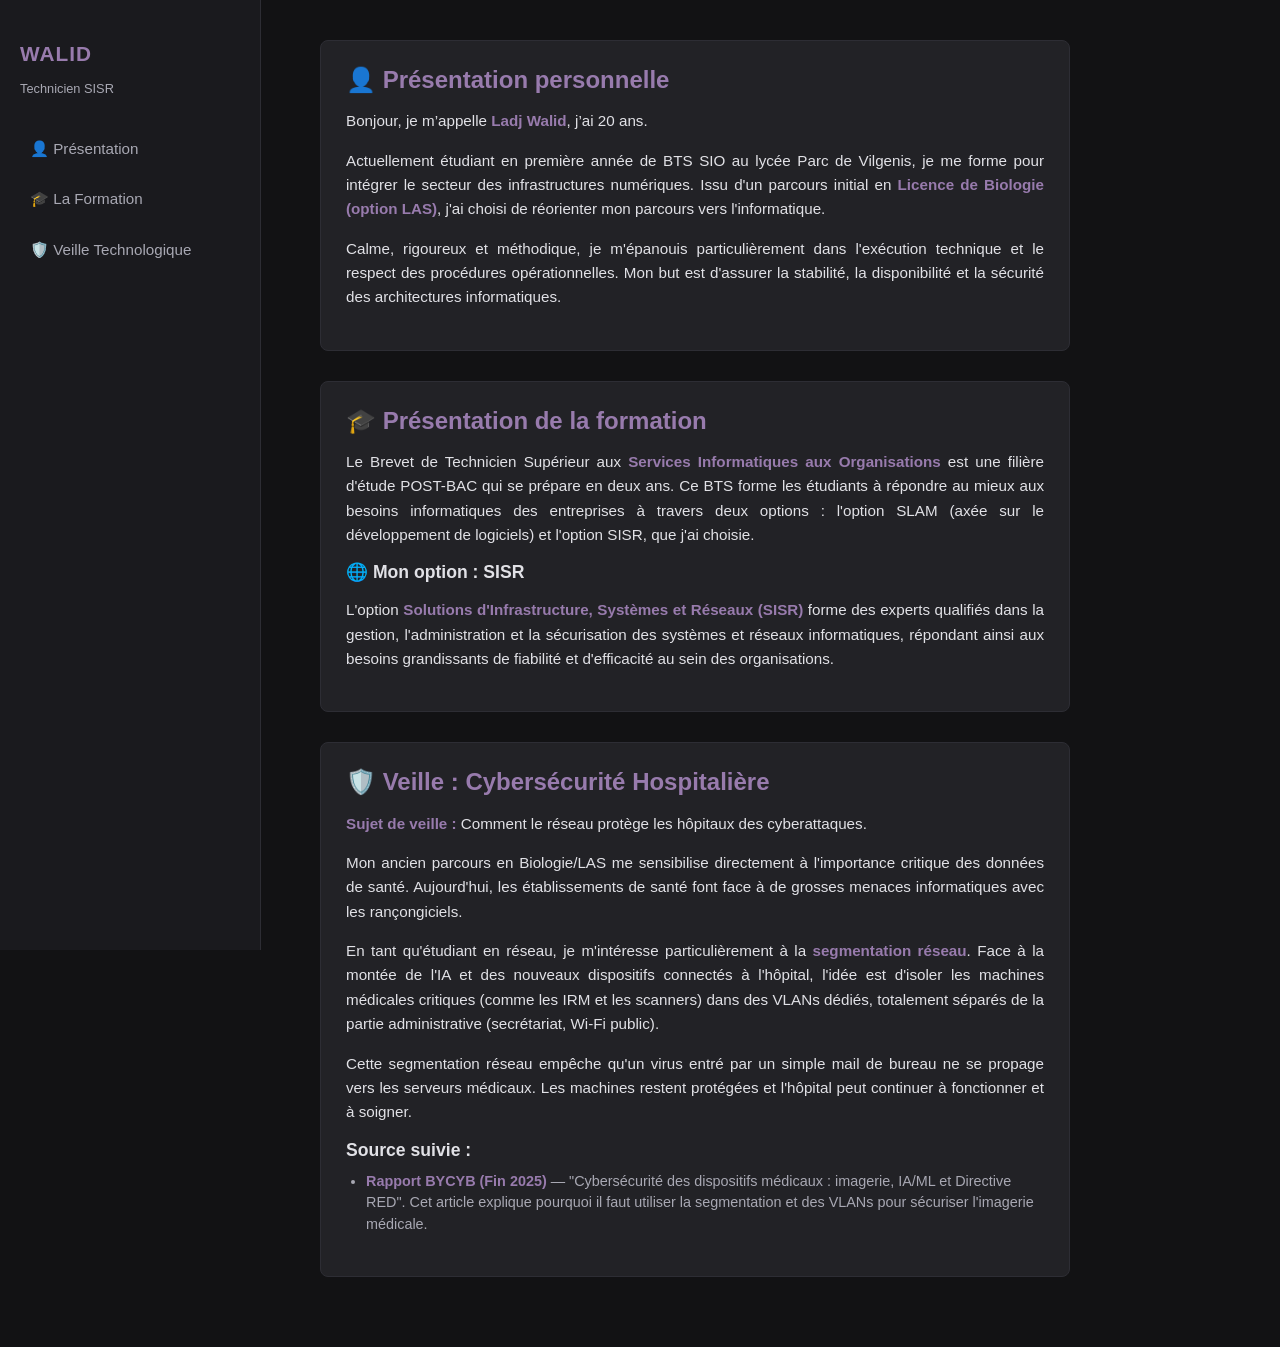
==== index.html @ 9ffbd61a "Rename index.html.html to index.html" ====
<!DOCTYPE html>
<html lang="fr">
<head>
    <meta charset="UTF-8">
    <meta name="viewport" content="width=device-width, initial-scale=1.0">
    <title>Portfolio - Walid</title>
    <link rel="stylesheet" href="csswalid.css">
</head>
<body>

    <nav class="sidebar">
        <h2>WALID</h2>
        <p>Technicien SISR</p>
        <ul>
            <li><a href="#profil">👤 Présentation</a></li>
            <li><a href="#formation">🎓 La Formation</a></li>
            <li><a href="#veille">🛡️ Veille Technologique</a></li>
        </ul>
    </nav>

    <main class="content">

        <div id="profil" class="card">
            <h1>👤 Présentation personnelle</h1>
            <p>Bonjour, je m’appelle <strong>Ladj Walid</strong>, j’ai 20 ans.</p>
            <p>Actuellement étudiant en première année de BTS SIO au lycée Parc de Vilgenis, je me forme pour intégrer le secteur des infrastructures numériques. Issu d'un parcours initial en <strong>Licence de Biologie (option LAS)</strong>, j'ai choisi de réorienter mon parcours vers l'informatique.</p>
            <p>Calme, rigoureux et méthodique, je m'épanouis particulièrement dans l'exécution technique et le respect des procédures opérationnelles. Mon but est d'assurer la stabilité, la disponibilité et la sécurité des architectures informatiques.</p>
        </div>

        <div id="formation" class="card">
            <h1>🎓 Présentation de la formation</h1>
            <p>Le Brevet de Technicien Supérieur aux <strong>Services Informatiques aux Organisations</strong> est une filière d'étude POST-BAC qui se prépare en deux ans. Ce BTS forme les étudiants à répondre au mieux aux besoins informatiques des entreprises à travers deux options : l'option SLAM (axée sur le développement de logiciels) et l'option SISR, que j'ai choisie.</p>
            <h3>🌐 Mon option : SISR</h3>
            <p>L'option <strong>Solutions d'Infrastructure, Systèmes et Réseaux (SISR)</strong> forme des experts qualifiés dans la gestion, l'administration et la sécurisation des systèmes et réseaux informatiques, répondant ainsi aux besoins grandissants de fiabilité et d'efficacité au sein des organisations.</p>
        </div>

<div id="veille" class="card">
            <h1>🛡️ Veille : Cybersécurité Hospitalière</h1>
            <p><strong>Sujet de veille :</strong> Comment le réseau protège les hôpitaux des cyberattaques.</p>
            
            <p>Mon ancien parcours en Biologie/LAS me sensibilise directement à l'importance critique des données de santé. Aujourd'hui, les établissements de santé font face à de grosses menaces informatiques avec les rançongiciels.</p>
            
            <p>En tant qu'étudiant en réseau, je m'intéresse particulièrement à la <strong>segmentation réseau</strong>. Face à la montée de l'IA et des nouveaux dispositifs connectés à l'hôpital, l'idée est d'isoler les machines médicales critiques (comme les IRM et les scanners) dans des VLANs dédiés, totalement séparés de la partie administrative (secrétariat, Wi-Fi public).</p>
            
            <p>Cette segmentation réseau empêche qu'un virus entré par un simple mail de bureau ne se propage vers les serveurs médicaux. Les machines restent protégées et l'hôpital peut continuer à fonctionner et à soigner.</p>
            
            <h3>Source suivie :</h3>
            <ul>
                <li>
                    <a class="source-link" href="https://bycyb.com/blog/news/cybersecurite-des-dispositifs-medicaux-2025-securiser-limagerie-ia-ml-et-conformite-red/" target="_blank">Rapport BYCYB (Fin 2025)</a> 
                    — "Cybersécurité des dispositifs médicaux : imagerie, IA/ML et Directive RED". Cet article explique pourquoi il faut utiliser la segmentation et des VLANs pour sécuriser l'imagerie médicale.
                </li>
            </ul>
        </div>

    </main>

</body>
</html>
---- csswalid.css ----
body {
    font-family: Arial, sans-serif;
    background-color: #121214;
    color: #e1e1e6;
    margin: 0;
    display: flex;
}

/* Menu fixe à gauche */
.sidebar {
    width: 220px;
    background-color: #1a1a1e;
    height: 100vh;
    padding: 25px 20px;
    border-right: 1px solid #2d2d34;
    position: fixed;
}

.sidebar h2 { 
    color: #987bad; 
    font-size: 1.3rem; 
    margin-bottom: 5px;
    text-transform: uppercase;
    letter-spacing: 1px;
}

.sidebar p {
    color: #a8a8b3;
    font-size: 0.8rem;
    margin-bottom: 30px;
}

.sidebar ul { 
    list-style: none; 
    padding: 0; 
}

.sidebar li { 
    margin-bottom: 12px; 
}

.sidebar a { 
    color: #a8a8b3; 
    text-decoration: none; 
    font-size: 0.95rem;
    display: block;
    padding: 8px 10px;
    border-radius: 4px;
}

.sidebar a:hover { 
    color: #987bad; 
    background-color: #222226;
}

/* Zone d'affichage à droite (Afficheur) */
.content {
    margin-left: 280px;
    padding: 40px;
    max-width: 750px;
    width: 100%;
}

.card {
    background-color: #222226;
    padding: 25px;
    border-radius: 8px;
    margin-bottom: 30px;
    border: 1px solid #2d2d34;
}

h1 { 
    color: #987bad; 
    font-size: 1.5rem; 
    margin-top: 0; 
    margin-bottom: 15px;
}

h3 {
    color: #e1e1e6;
    font-size: 1.1rem;
    margin-top: 15px;
    margin-bottom: 10px;
}

p { 
    color: #e1e1e6; 
    font-size: 0.95rem; 
    line-height: 1.6;
    margin-bottom: 15px;
    text-align: justify;
}

p strong {
    color: #987bad;
}

ul {
    padding-left: 20px;
    margin-top: 10px;
}

li {
    margin-bottom: 8px;
    color: #a8a8b3;
    font-size: 0.9rem;
    line-height: 1.5;
}

a.source-link {
    color: #987bad;
    text-decoration: none;
    font-weight: bold;
}

a.source-link:hover {
    text-decoration: underline;
}
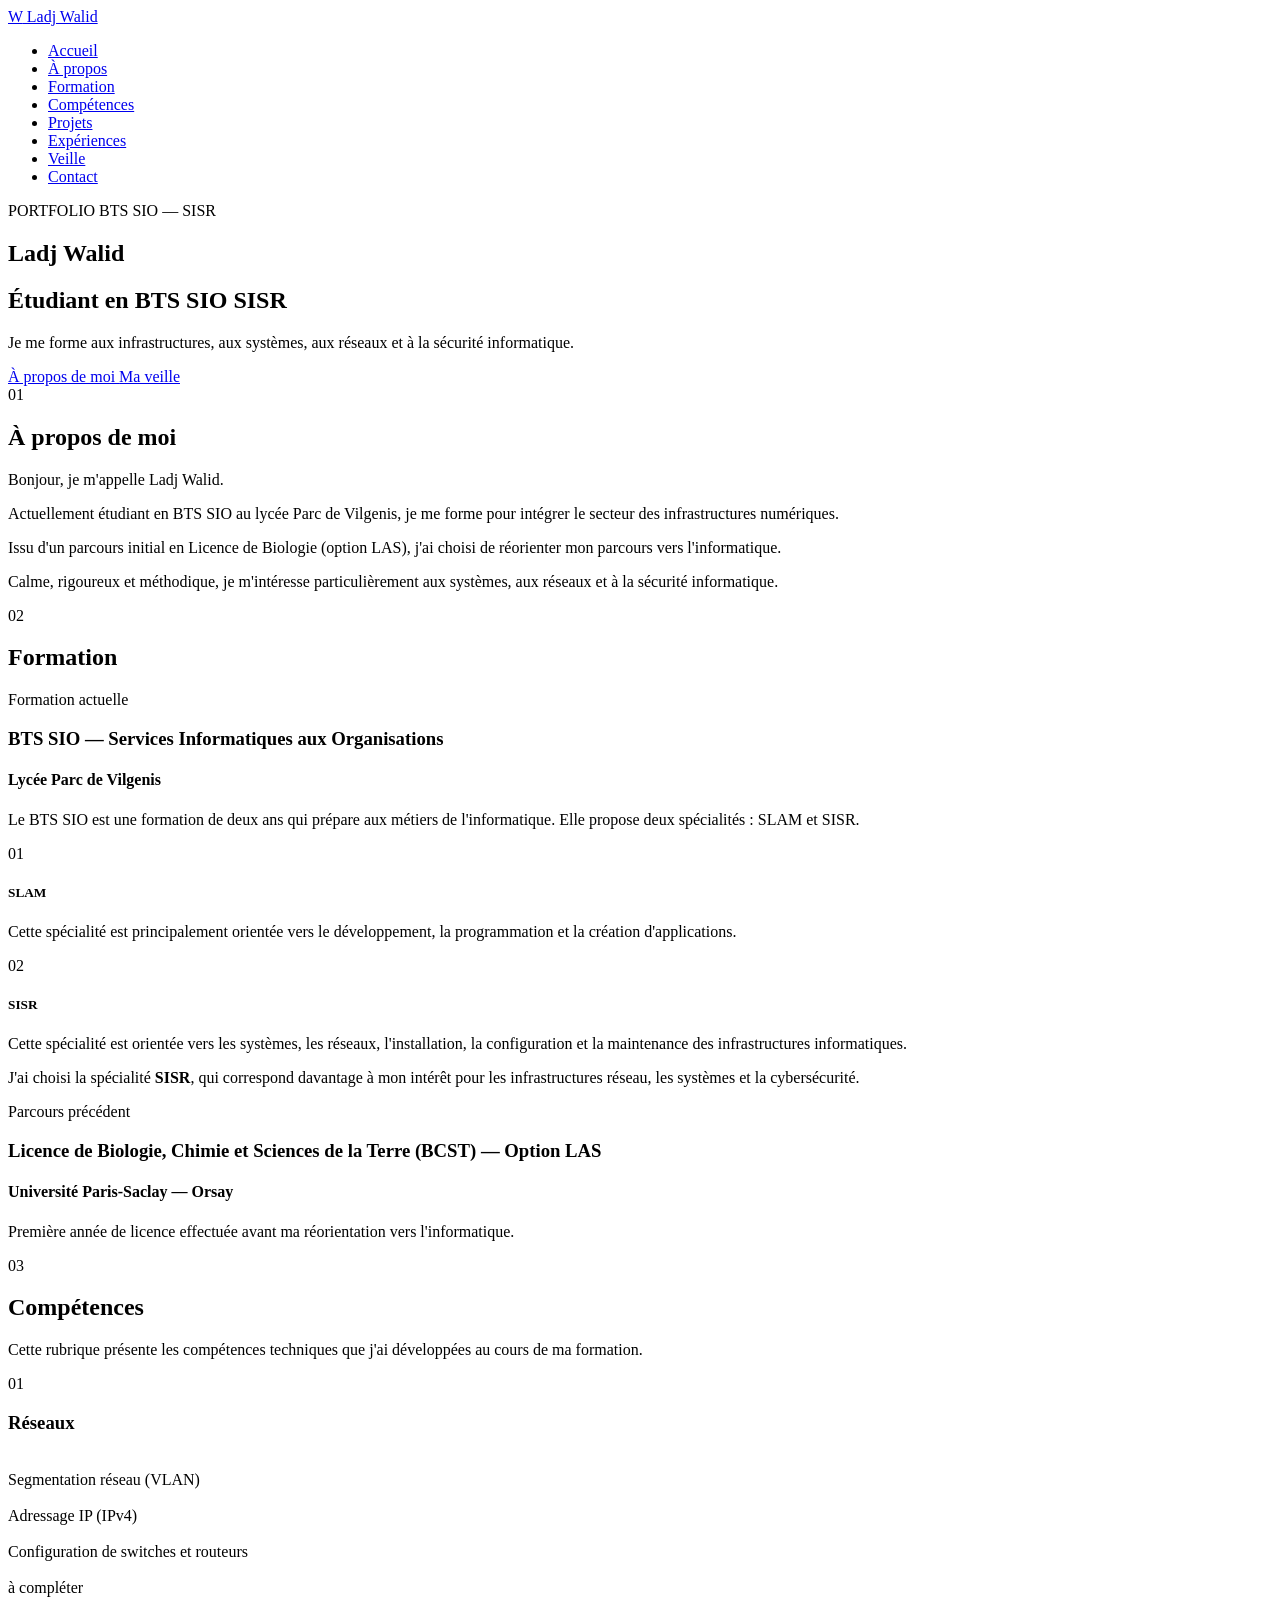
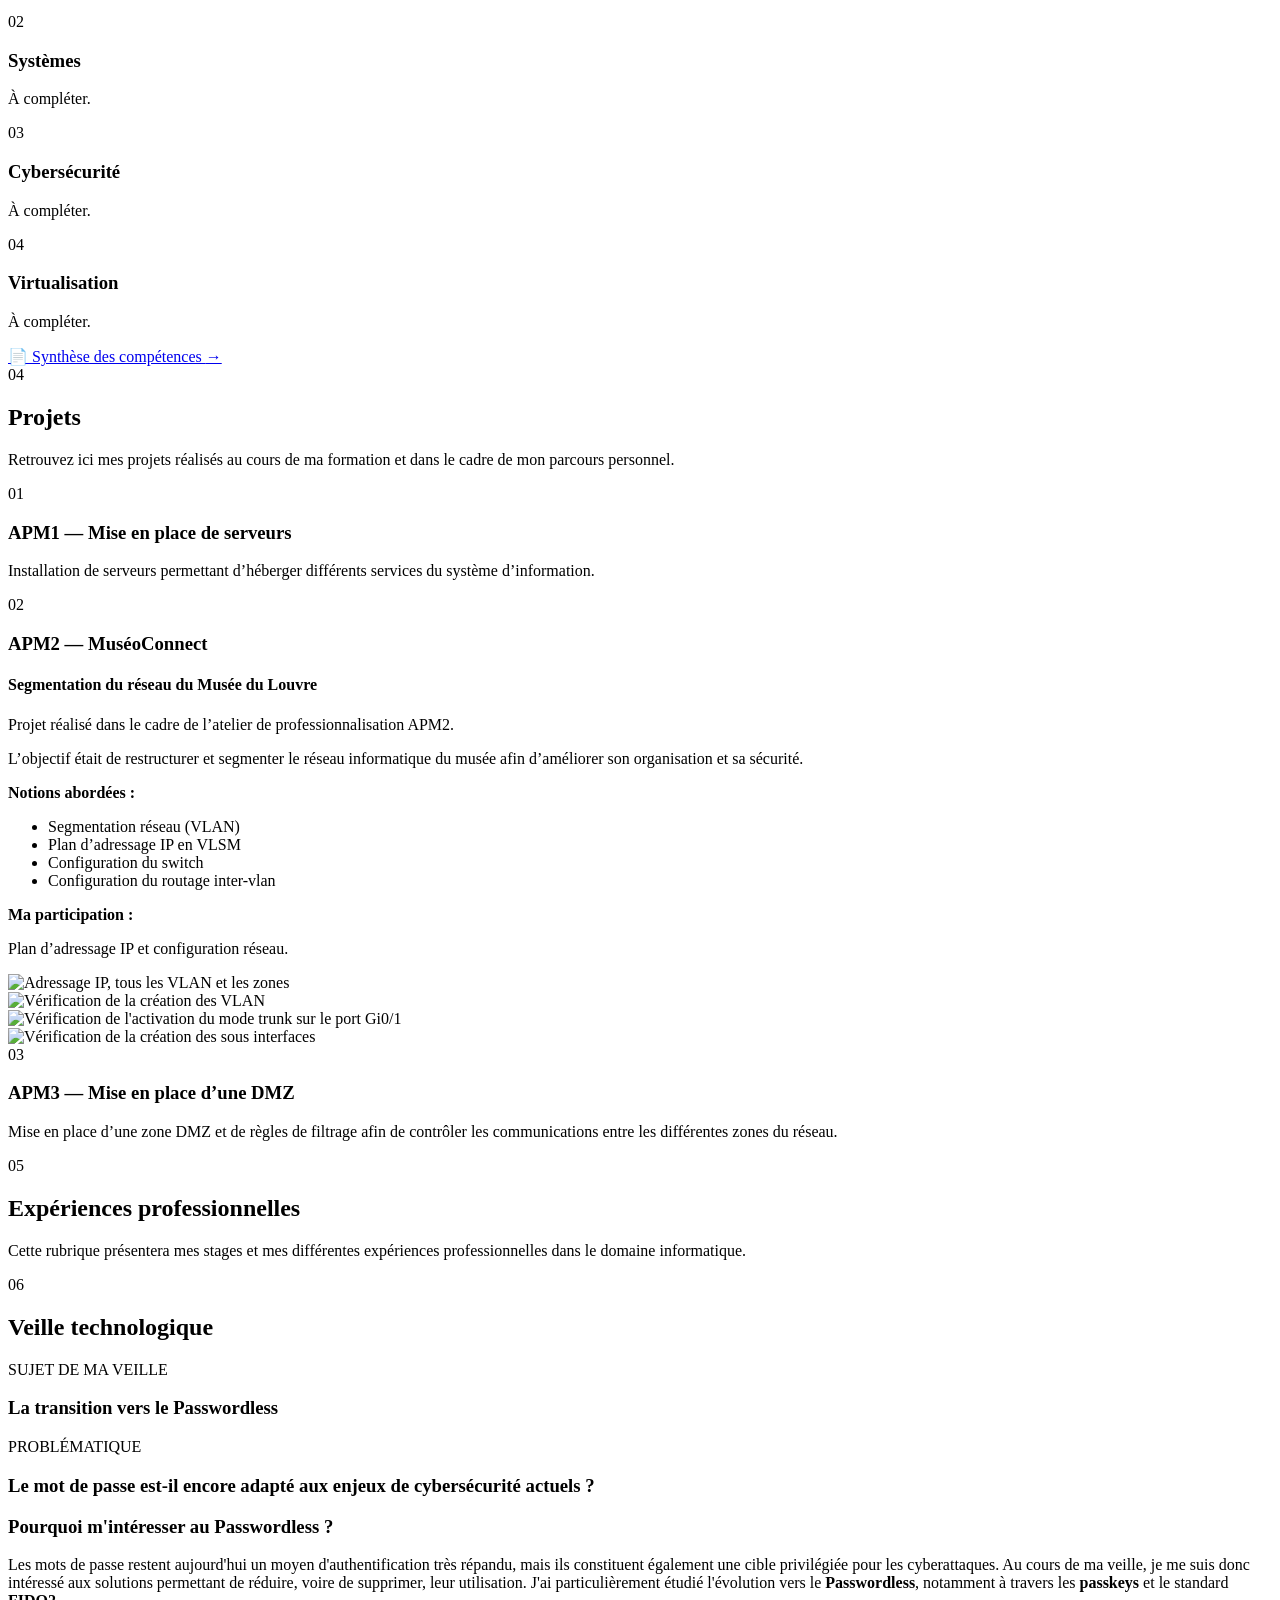
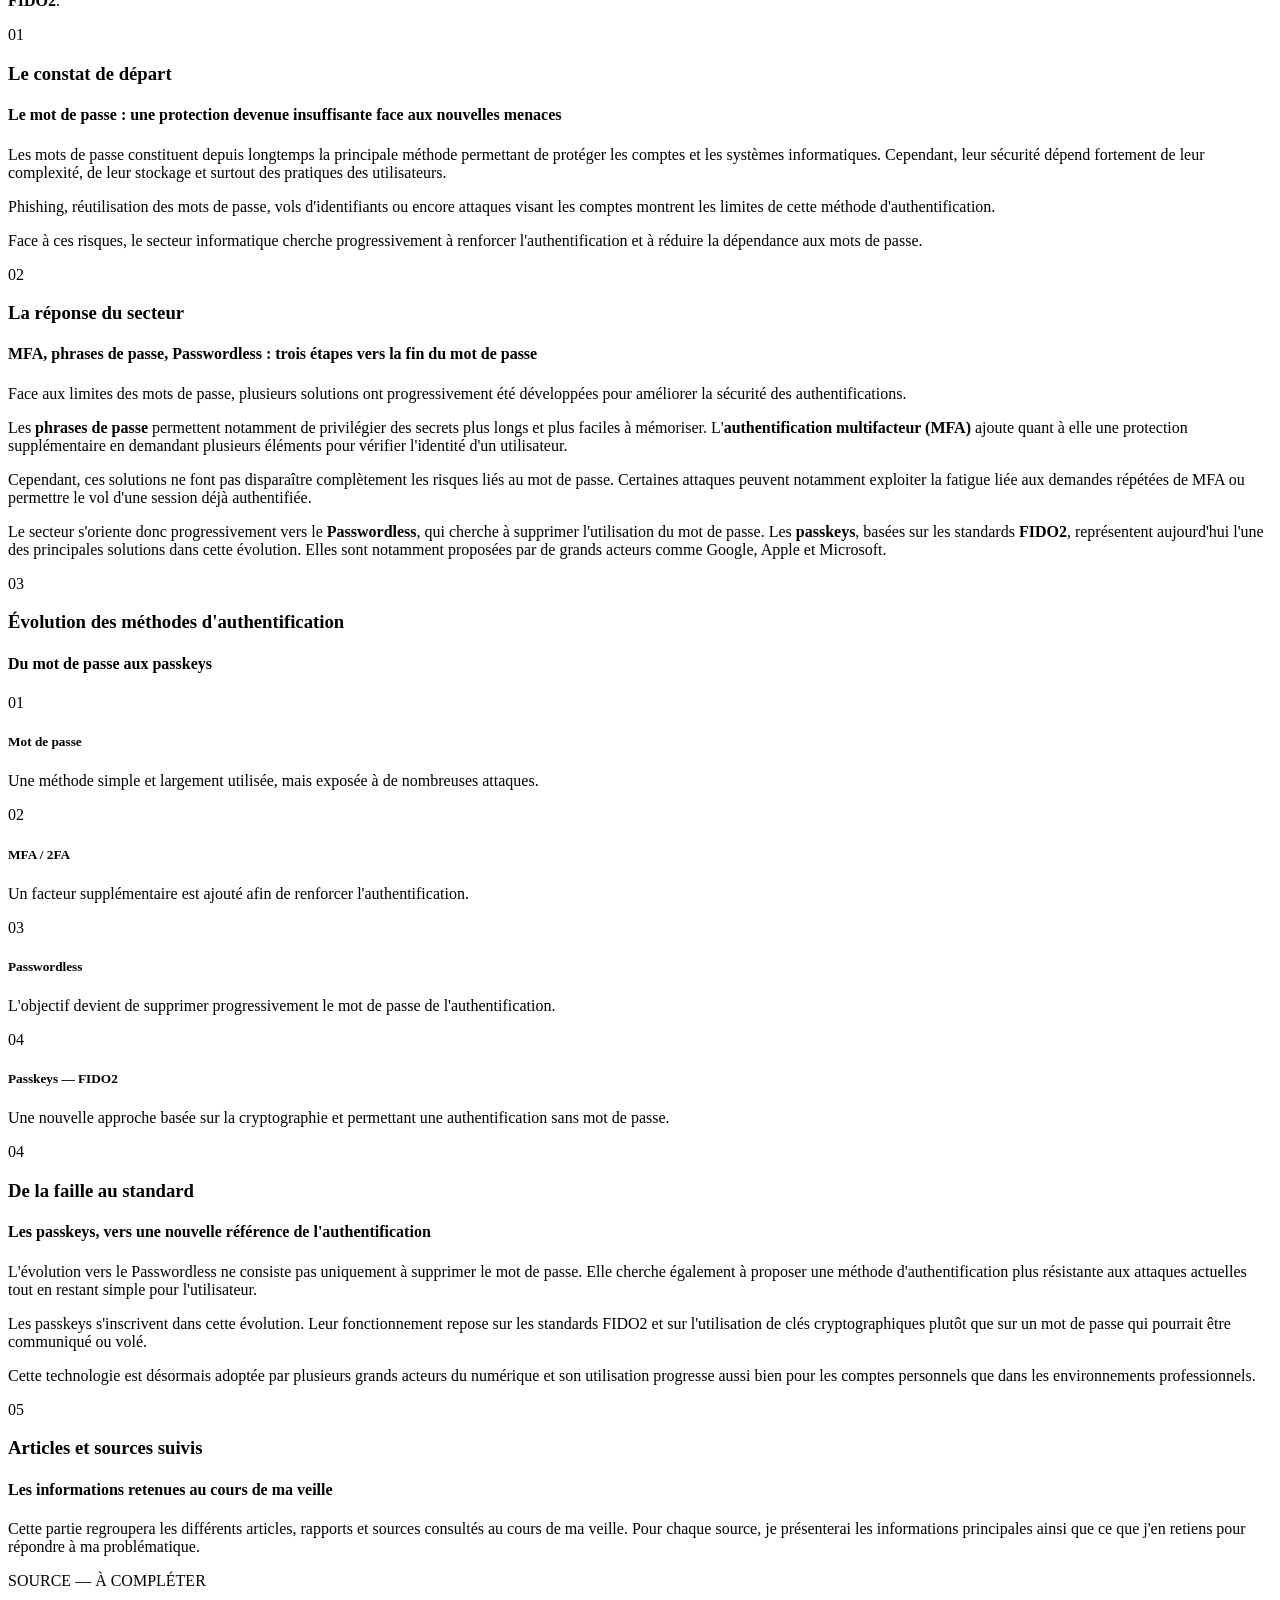
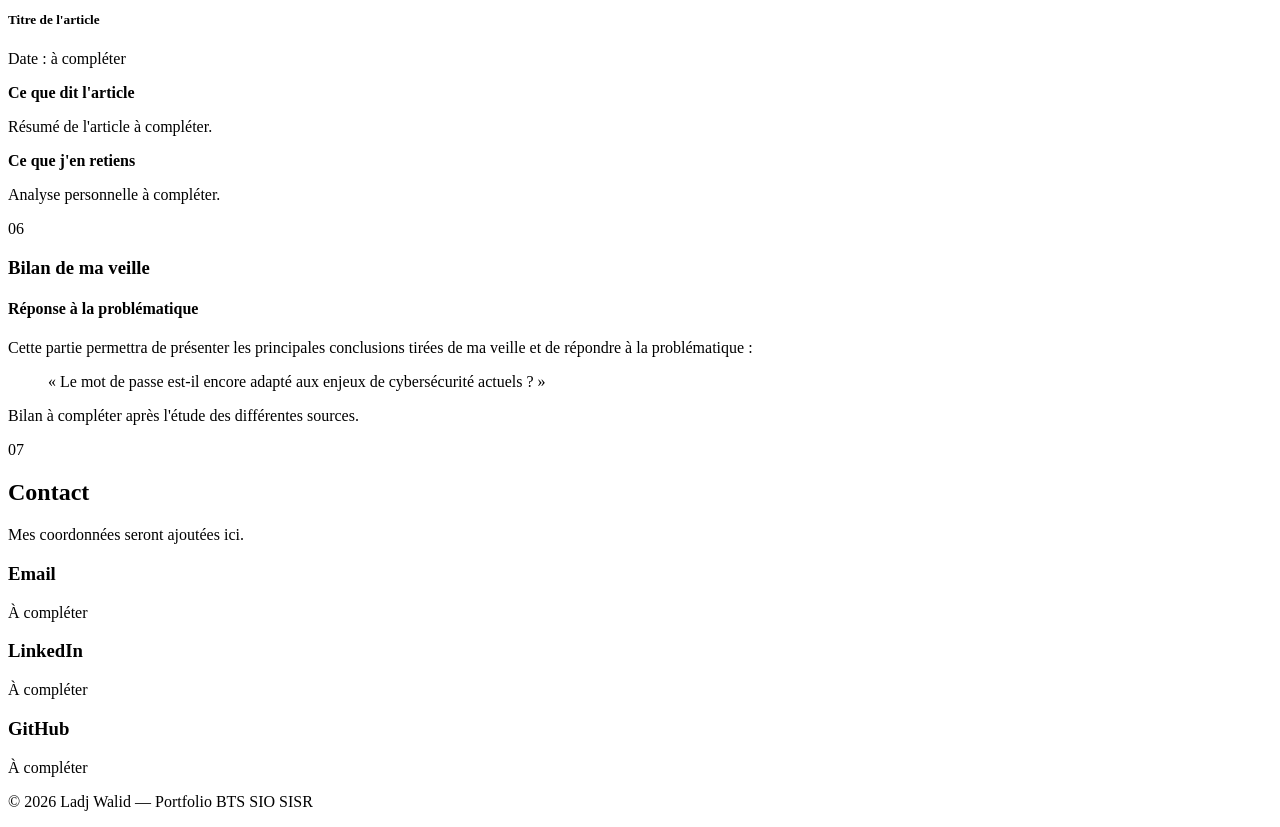
==== commit 573039d2: "Update index.html" ====
--- a/index.html
+++ b/index.html
@@ -3,57 +3,907 @@
 <head>
     <meta charset="UTF-8">
     <meta name="viewport" content="width=device-width, initial-scale=1.0">
-    <title>Portfolio - Walid</title>
-    <link rel="stylesheet" href="csswalid.css">
+
+    <title>Portfolio - Ladj Walid | BTS SIO SISR</title>
+
+    <link rel="stylesheet" href="portfolio.css">
 </head>
+ 
 <body>
 
-    <nav class="sidebar">
-        <h2>WALID</h2>
-        <p>Technicien SISR</p>
-        <ul>
-            <li><a href="#profil">👤 Présentation</a></li>
-            <li><a href="#formation">🎓 La Formation</a></li>
-            <li><a href="#veille">🛡️ Veille Technologique</a></li>
-        </ul>
-    </nav>
-
-    <main class="content">
-
-        <div id="profil" class="card">
-            <h1>👤 Présentation personnelle</h1>
-            <p>Bonjour, je m’appelle <strong>Ladj Walid</strong>, j’ai 20 ans.</p>
-            <p>Actuellement étudiant en première année de BTS SIO au lycée Parc de Vilgenis, je me forme pour intégrer le secteur des infrastructures numériques. Issu d'un parcours initial en <strong>Licence de Biologie (option LAS)</strong>, j'ai choisi de réorienter mon parcours vers l'informatique.</p>
-            <p>Calme, rigoureux et méthodique, je m'épanouis particulièrement dans l'exécution technique et le respect des procédures opérationnelles. Mon but est d'assurer la stabilité, la disponibilité et la sécurité des architectures informatiques.</p>
+    <!-- ================= NAVIGATION ================= -->
+
+    <header class="header">
+        <nav class="navbar">
+
+            <a href="#accueil" class="logo">
+                <span>W</span> Ladj Walid
+            </a>
+
+            <ul class="nav-links">
+                <li><a href="#accueil">Accueil</a></li>
+                <li><a href="#apropos">À propos</a></li>
+                <li><a href="#formation">Formation</a></li>
+                <li><a href="#competences">Compétences</a></li>
+                <li><a href="#projets">Projets</a></li>
+                <li><a href="#experiences">Expériences</a></li>
+                <li><a href="#veille">Veille</a></li>
+                <li><a href="#contact">Contact</a></li>
+            </ul>
+
+        </nav>
+    </header>
+
+
+    <!-- ================= ACCUEIL ================= -->
+
+    <section id="accueil" class="hero">
+
+        <div class="hero-content">
+
+            <p class="eyebrow">PORTFOLIO BTS SIO — SISR</p>
+
+            <h1>Ladj Walid</h1>
+
+            <h2>
+                Étudiant en BTS SIO
+                <span>SISR</span>
+            </h2>
+
+            <p class="hero-description">
+                Je me forme aux infrastructures, aux systèmes,
+                aux réseaux et à la sécurité informatique.
+            </p>
+
+            <div class="hero-buttons">
+                <a href="#apropos" class="btn primary">
+                    À propos de moi
+                </a>
+
+                <a href="#veille" class="btn secondary">
+                    Ma veille
+                </a>
+            </div>
+
         </div>
 
-        <div id="formation" class="card">
-            <h1>🎓 Présentation de la formation</h1>
-            <p>Le Brevet de Technicien Supérieur aux <strong>Services Informatiques aux Organisations</strong> est une filière d'étude POST-BAC qui se prépare en deux ans. Ce BTS forme les étudiants à répondre au mieux aux besoins informatiques des entreprises à travers deux options : l'option SLAM (axée sur le développement de logiciels) et l'option SISR, que j'ai choisie.</p>
-            <h3>🌐 Mon option : SISR</h3>
-            <p>L'option <strong>Solutions d'Infrastructure, Systèmes et Réseaux (SISR)</strong> forme des experts qualifiés dans la gestion, l'administration et la sécurisation des systèmes et réseaux informatiques, répondant ainsi aux besoins grandissants de fiabilité et d'efficacité au sein des organisations.</p>
-        </div>
-
-<div id="veille" class="card">
-            <h1>🛡️ Veille : Cybersécurité Hospitalière</h1>
-            <p><strong>Sujet de veille :</strong> Comment le réseau protège les hôpitaux des cyberattaques.</p>
-            
-            <p>Mon ancien parcours en Biologie/LAS me sensibilise directement à l'importance critique des données de santé. Aujourd'hui, les établissements de santé font face à de grosses menaces informatiques avec les rançongiciels.</p>
-            
-            <p>En tant qu'étudiant en réseau, je m'intéresse particulièrement à la <strong>segmentation réseau</strong>. Face à la montée de l'IA et des nouveaux dispositifs connectés à l'hôpital, l'idée est d'isoler les machines médicales critiques (comme les IRM et les scanners) dans des VLANs dédiés, totalement séparés de la partie administrative (secrétariat, Wi-Fi public).</p>
-            
-            <p>Cette segmentation réseau empêche qu'un virus entré par un simple mail de bureau ne se propage vers les serveurs médicaux. Les machines restent protégées et l'hôpital peut continuer à fonctionner et à soigner.</p>
-            
-            <h3>Source suivie :</h3>
-            <ul>
-                <li>
-                    <a class="source-link" href="https://bycyb.com/blog/news/cybersecurite-des-dispositifs-medicaux-2025-securiser-limagerie-ia-ml-et-conformite-red/" target="_blank">Rapport BYCYB (Fin 2025)</a> 
-                    — "Cybersécurité des dispositifs médicaux : imagerie, IA/ML et Directive RED". Cet article explique pourquoi il faut utiliser la segmentation et des VLANs pour sécuriser l'imagerie médicale.
-                </li>
-            </ul>
-        </div>
+    </section>
+
+
+    <main>
+
+        <!-- ================= À PROPOS ================= -->
+
+        <section id="apropos" class="section">
+
+            <div class="section-heading">
+                <span>01</span>
+                <h2>À propos de moi</h2>
+            </div>
+
+            <div class="about-content">
+
+                <div class="about-text">
+
+                    <p>
+                        Bonjour, je m'appelle Ladj Walid.
+                    </p>
+
+                    <p>
+                        Actuellement étudiant en BTS SIO au lycée Parc de
+                        Vilgenis, je me forme pour intégrer le secteur
+                        des infrastructures numériques.
+                    </p>
+
+                    <p>
+                        Issu d'un parcours initial en Licence de Biologie
+                        (option LAS), j'ai choisi de réorienter mon parcours
+                        vers l'informatique.
+                    </p>
+
+                    <p>
+                        Calme, rigoureux et méthodique, je m'intéresse
+                        particulièrement aux systèmes, aux réseaux et
+                        à la sécurité informatique.
+                    </p>
+
+                </div>
+
+            </div>
+
+        </section>
+
+
+        <!-- ================= FORMATION ================= -->
+
+        <section id="formation" class="section dark-section">
+
+            <div class="section-heading">
+                <span>02</span>
+                <h2>Formation</h2>
+            </div>
+
+
+            <!-- BTS SIO -->
+
+            <article class="formation-block">
+
+                <div class="formation-date">
+                    Formation actuelle
+                </div>
+
+                <h3>
+                    BTS SIO — Services Informatiques aux Organisations
+                </h3>
+
+                <h4>
+                    Lycée Parc de Vilgenis
+                </h4>
+
+                <p>
+                    Le BTS SIO est une formation de deux ans qui prépare
+                    aux métiers de l'informatique. Elle propose deux
+                    spécialités : SLAM et SISR.
+                </p>
+
+                <div class="specialisations">
+
+                    <div class="specialisation-card">
+
+                        <span class="card-number">01</span>
+
+                        <h5>
+                            SLAM
+                        </h5>
+
+                        <p>
+                            Cette spécialité est principalement orientée
+                            vers le développement, la programmation et
+                            la création d'applications.
+                        </p>
+
+                    </div>
+
+
+                    <div class="specialisation-card">
+
+                        <span class="card-number">02</span>
+
+                        <h5>
+                            SISR
+                        </h5>
+
+                        <p>
+                            Cette spécialité est orientée vers les
+                            systèmes, les réseaux, l'installation,
+                            la configuration et la maintenance des
+                            infrastructures informatiques.
+                        </p>
+
+                    </div>
+
+                </div>
+
+                <p class="formation-choice">
+                    J'ai choisi la spécialité <strong>SISR</strong>,
+                    qui correspond davantage à mon intérêt pour les
+                    infrastructures réseau, les systèmes et la
+                    cybersécurité.
+                </p>
+
+            </article>
+
+
+            <!-- LICENCE -->
+
+            <article class="formation-block previous-formation">
+
+                <div class="formation-date">
+                    Parcours précédent
+                </div>
+
+                <h3>
+                    Licence de Biologie, Chimie et Sciences de la Terre
+                    (BCST) — Option LAS
+                </h3>
+
+                <h4>
+                    Université Paris-Saclay — Orsay
+                </h4>
+
+                <p>
+                    Première année de licence effectuée avant ma
+                    réorientation vers l'informatique.
+                </p>
+
+            </article>
+
+        </section>
+
+
+        <!-- ================= COMPÉTENCES ================= -->
+
+        <section id="competences" class="section">
+
+            <div class="section-heading">
+                <span>03</span>
+                <h2>Compétences</h2>
+            </div>
+
+            <p class="section-intro">
+                Cette rubrique présente les compétences techniques
+                que j'ai développées au cours de ma formation.
+            </p>
+
+            <div class="skills-grid">
+
+                <article class="skill-card">
+                    <span>01</span>
+                    <h3>Réseaux</h3>
+                    <p>
+                        <br>Segmentation réseau (VLAN)</br>
+                        <br>Adressage IP (IPv4)</br>
+                        <br>Configuration de switches et routeurs</br>
+                        <br> à compléter </br>
+                    </p>
+                </article>
+
+                <article class="skill-card">
+                    <span>02</span>
+                    <h3>Systèmes</h3>
+                    <p>
+                        À compléter.
+                    </p>
+                </article>
+
+                <article class="skill-card">
+                    <span>03</span>
+                    <h3>Cybersécurité</h3>
+                    <p>
+                        À compléter.
+                    </p>
+                </article>
+
+                <article class="skill-card">
+                    <span>04</span>
+                    <h3>Virtualisation</h3>
+                    <p>
+                        À compléter.
+                    </p>
+                </article>
+
+</div>
+
+<a href="Tableau de synthèse des compétences.pdf" download class="pdf-button">
+    📄 Synthèse des compétences
+    <span>→</span>
+</a>
+           
+
+        </section>
+
+
+        <!-- ================= PROJETS ================= -->
+
+        <section id="projets" class="section dark-section">
+
+            <div class="section-heading">
+                <span>04</span>
+                <h2>Projets</h2>
+            </div>
+
+            <p class="section-intro">
+                Retrouvez ici mes projets réalisés au cours de ma
+                formation et dans le cadre de mon parcours personnel.
+            </p>
+
+            <div class="projects-grid">
+
+                <!-- ================= APM1 ================= -->
+
+                <article class="project-card">
+                    <span class="project-number">01</span>
+
+                    <h3>APM1 — Mise en place de serveurs</h3>
+
+                    <p>
+                        Installation de serveurs permettant d’héberger différents
+                        services du système d’information.
+                    </p>
+                </article>
+
+
+                <!-- ================= APM2 ================= -->
+
+                <article class="project-card project-featured">
+                    <span class="project-number">02</span>
+
+                    <h3>APM2 — MuséoConnect</h3>
+
+                    <h4>Segmentation du réseau du Musée du Louvre</h4>
+
+                    <p>
+                        Projet réalisé dans le cadre de l’atelier de professionnalisation
+                        APM2.
+                    </p>
+
+                    <p>
+                        L’objectif était de restructurer et segmenter le réseau
+                        informatique du musée afin d’améliorer son organisation et sa sécurité.
+                    </p>
+
+                    <div class="project-subtitle">
+                        <strong>Notions abordées :</strong>
+                    </div>
+
+                    <ul class="project-list">
+                        <li>Segmentation réseau (VLAN)</li>
+                        <li>Plan d’adressage IP en VLSM</li>
+                        <li>Configuration du switch</li>
+                        <li>Configuration du routage inter-vlan</li>
+                    </ul>
+
+                    <div class="project-subtitle">
+                        <strong>Ma participation :</strong>
+                    </div>
+
+                    <p>
+                        Plan d’adressage IP et configuration réseau.
+                    </p>
+
+                    <div class="project-screens">
+
+
+                        <img src="images/ip.png"
+                             alt="Adressage IP, tous les VLAN et les zones">
+
+                             
+                    <div class="project-screens">
+
+
+                        <img src="images/switch1.png"
+                             alt="Vérification de la création des VLAN">
+                             
+                    <div class="project-screens">
+
+
+                        <img src="images/switch2.png"
+                             alt="Vérification de l'activation du mode trunk sur le port Gi0/1">
+
+                    <div class="project-screens">
+
+
+                        <img src="images/routeur.png"
+                             alt="Vérification de la création des sous interfaces">
+                        
+
+
+
+
+
+                    </div>
+                </article>
+
+
+                <!-- ================= APM3 ================= -->
+
+                <article class="project-card">
+                    <span class="project-number">03</span>
+
+                    <h3>APM3 — Mise en place d’une DMZ</h3>
+
+                    <p>
+                        Mise en place d’une zone DMZ et de règles de filtrage afin
+                        de contrôler les communications entre les différentes zones du réseau.
+                    </p>
+                </article>
+
+            </div>
+
+        </section>
+
+
+        <!-- ================= EXPÉRIENCES ================= -->
+
+        <section id="experiences" class="section">
+
+            <div class="section-heading">
+                <span>05</span>
+                <h2>Expériences professionnelles</h2>
+            </div>
+
+            <p class="section-intro">
+                Cette rubrique présentera mes stages et mes différentes
+                expériences professionnelles dans le domaine informatique.
+            </p>
+
+            <div class="experiences-container">
+
+                <!--
+                    Les expériences seront ajoutées ici.
+                -->
+
+            </div>
+
+        </section>
+
+
+        <!-- ================= VEILLE ================= -->
+
+        <section id="veille" class="section dark-section">
+
+            <div class="section-heading">
+                <span>06</span>
+                <h2>Veille technologique</h2>
+            </div>
+
+
+            <!-- SUJET -->
+
+            <div class="watch-title">
+
+                <p class="watch-label">
+                    SUJET DE MA VEILLE
+                </p>
+
+                <h3>
+                    La transition vers le Passwordless
+                </h3>
+
+            </div>
+
+
+            <!-- PROBLÉMATIQUE -->
+
+            <div class="problematic-box">
+
+                <p class="watch-label">
+                    PROBLÉMATIQUE
+                </p>
+
+                <h3>
+                    Le mot de passe est-il encore adapté aux enjeux
+                    de cybersécurité actuels ?
+                </h3>
+
+            </div>
+
+
+            <!-- POURQUOI CE SUJET -->
+
+            <article class="watch-introduction">
+
+                <h3>
+                    Pourquoi m'intéresser au Passwordless ?
+                </h3>
+
+                <p>
+                    Les mots de passe restent aujourd'hui un moyen
+                    d'authentification très répandu, mais ils constituent
+                    également une cible privilégiée pour les cyberattaques.
+                    Au cours de ma veille, je me suis donc intéressé aux
+                    solutions permettant de réduire, voire de supprimer,
+                    leur utilisation. J'ai particulièrement étudié
+                    l'évolution vers le <strong>Passwordless</strong>,
+                    notamment à travers les <strong>passkeys</strong>
+                    et le standard <strong>FIDO2</strong>.
+                </p>
+
+            </article>
+
+
+            <!-- CONSTAT -->
+
+            <article class="watch-section">
+
+                <div class="watch-section-number">
+                    01
+                </div>
+
+                <div>
+
+                    <h3>
+                        Le constat de départ
+                    </h3>
+
+                    <h4>
+                        Le mot de passe : une protection devenue
+                        insuffisante face aux nouvelles menaces
+                    </h4>
+
+                    <p>
+                        Les mots de passe constituent depuis longtemps
+                        la principale méthode permettant de protéger
+                        les comptes et les systèmes informatiques.
+                        Cependant, leur sécurité dépend fortement de
+                        leur complexité, de leur stockage et surtout
+                        des pratiques des utilisateurs.
+                    </p>
+
+                    <p>
+                        Phishing, réutilisation des mots de passe,
+                        vols d'identifiants ou encore attaques visant
+                        les comptes montrent les limites de cette
+                        méthode d'authentification.
+                    </p>
+
+                    <p>
+                        Face à ces risques, le secteur informatique
+                        cherche progressivement à renforcer
+                        l'authentification et à réduire la dépendance
+                        aux mots de passe.
+                    </p>
+
+                </div>
+
+            </article>
+
+
+            <!-- RÉPONSE DU SECTEUR -->
+
+            <article class="watch-section">
+
+                <div class="watch-section-number">
+                    02
+                </div>
+
+                <div>
+
+                    <h3>
+                        La réponse du secteur
+                    </h3>
+
+                    <h4>
+                        MFA, phrases de passe, Passwordless :
+                        trois étapes vers la fin du mot de passe
+                    </h4>
+
+                    <p>
+                        Face aux limites des mots de passe, plusieurs
+                        solutions ont progressivement été développées
+                        pour améliorer la sécurité des authentifications.
+                    </p>
+
+                    <p>
+                        Les <strong>phrases de passe</strong> permettent
+                        notamment de privilégier des secrets plus longs
+                        et plus faciles à mémoriser. L'<strong>authentification
+                        multifacteur (MFA)</strong> ajoute quant à elle
+                        une protection supplémentaire en demandant
+                        plusieurs éléments pour vérifier l'identité
+                        d'un utilisateur.
+                    </p>
+
+                    <p>
+                        Cependant, ces solutions ne font pas disparaître
+                        complètement les risques liés au mot de passe.
+                        Certaines attaques peuvent notamment exploiter
+                        la fatigue liée aux demandes répétées de MFA
+                        ou permettre le vol d'une session déjà authentifiée.
+                    </p>
+
+                    <p>
+                        Le secteur s'oriente donc progressivement vers
+                        le <strong>Passwordless</strong>, qui cherche à
+                        supprimer l'utilisation du mot de passe.
+                        Les <strong>passkeys</strong>, basées sur les
+                        standards <strong>FIDO2</strong>, représentent
+                        aujourd'hui l'une des principales solutions dans
+                        cette évolution. Elles sont notamment proposées
+                        par de grands acteurs comme Google, Apple et
+                        Microsoft.
+                    </p>
+
+                </div>
+
+            </article>
+
+
+            <!-- ÉVOLUTION DES MÉTHODES -->
+
+            <article class="watch-section">
+
+                <div class="watch-section-number">
+                    03
+                </div>
+
+                <div>
+
+                    <h3>
+                        Évolution des méthodes d'authentification
+                    </h3>
+
+                    <h4>
+                        Du mot de passe aux passkeys
+                    </h4>
+
+                    <div class="authentication-timeline">
+
+                        <div class="auth-step">
+
+                            <span>01</span>
+
+                            <div>
+                                <h5>Mot de passe</h5>
+                                <p>
+                                    Une méthode simple et largement
+                                    utilisée, mais exposée à de
+                                    nombreuses attaques.
+                                </p>
+                            </div>
+
+                        </div>
+
+
+                        <div class="auth-step">
+
+                            <span>02</span>
+
+                            <div>
+                                <h5>MFA / 2FA</h5>
+                                <p>
+                                    Un facteur supplémentaire est
+                                    ajouté afin de renforcer
+                                    l'authentification.
+                                </p>
+                            </div>
+
+                        </div>
+
+
+                        <div class="auth-step">
+
+                            <span>03</span>
+
+                            <div>
+                                <h5>Passwordless</h5>
+                                <p>
+                                    L'objectif devient de supprimer
+                                    progressivement le mot de passe
+                                    de l'authentification.
+                                </p>
+                            </div>
+
+                        </div>
+
+
+                        <div class="auth-step">
+
+                            <span>04</span>
+
+                            <div>
+                                <h5>Passkeys — FIDO2</h5>
+                                <p>
+                                    Une nouvelle approche basée sur
+                                    la cryptographie et permettant
+                                    une authentification sans mot
+                                    de passe.
+                                </p>
+                            </div>
+
+                        </div>
+
+                    </div>
+
+                </div>
+
+            </article>
+
+
+            <!-- DE LA FAILLE AU STANDARD -->
+
+            <article class="watch-section">
+
+                <div class="watch-section-number">
+                    04
+                </div>
+
+                <div>
+
+                    <h3>
+                        De la faille au standard
+                    </h3>
+
+                    <h4>
+                        Les passkeys, vers une nouvelle référence
+                        de l'authentification
+                    </h4>
+
+                    <p>
+                        L'évolution vers le Passwordless ne consiste
+                        pas uniquement à supprimer le mot de passe.
+                        Elle cherche également à proposer une méthode
+                        d'authentification plus résistante aux attaques
+                        actuelles tout en restant simple pour
+                        l'utilisateur.
+                    </p>
+
+                    <p>
+                        Les passkeys s'inscrivent dans cette évolution.
+                        Leur fonctionnement repose sur les standards
+                        FIDO2 et sur l'utilisation de clés
+                        cryptographiques plutôt que sur un mot de passe
+                        qui pourrait être communiqué ou volé.
+                    </p>
+
+                    <p>
+                        Cette technologie est désormais adoptée par
+                        plusieurs grands acteurs du numérique et son
+                        utilisation progresse aussi bien pour les
+                        comptes personnels que dans les environnements
+                        professionnels.
+                    </p>
+
+                </div>
+
+            </article>
+
+
+            <!-- ARTICLES -->
+
+            <article class="watch-section articles-section">
+
+                <div class="watch-section-number">
+                    05
+                </div>
+
+                <div>
+
+                    <h3>
+                        Articles et sources suivis
+                    </h3>
+
+                    <h4>
+                        Les informations retenues au cours de ma veille
+                    </h4>
+
+                    <p class="articles-intro">
+                        Cette partie regroupera les différents articles,
+                        rapports et sources consultés au cours de ma
+                        veille. Pour chaque source, je présenterai
+                        les informations principales ainsi que ce que
+                        j'en retiens pour répondre à ma problématique.
+                    </p>
+
+
+                    <!-- ARTICLE 1 -->
+
+                    <div class="article-card">
+
+                        <p class="article-source">
+                            SOURCE — À COMPLÉTER
+                        </p>
+
+                        <h5>
+                            Titre de l'article
+                        </h5>
+
+                        <p class="article-date">
+                            Date : à compléter
+                        </p>
+
+                        <div class="article-summary">
+
+                            <div>
+                                <strong>
+                                    Ce que dit l'article
+                                </strong>
+
+                                <p>
+                                    Résumé de l'article à compléter.
+                                </p>
+                            </div>
+
+                            <div>
+                                <strong>
+                                    Ce que j'en retiens
+                                </strong>
+
+                                <p>
+                                    Analyse personnelle à compléter.
+                                </p>
+                            </div>
+
+                        </div>
+
+                    </div>
+
+
+                    <!-- D'autres articles seront ajoutés ici -->
+
+                </div>
+
+            </article>
+
+
+            <!-- BILAN -->
+
+            <article class="watch-section watch-conclusion">
+
+                <div class="watch-section-number">
+                    06
+                </div>
+
+                <div>
+
+                    <h3>
+                        Bilan de ma veille
+                    </h3>
+
+                    <h4>
+                        Réponse à la problématique
+                    </h4>
+
+                    <p>
+                        Cette partie permettra de présenter les
+                        principales conclusions tirées de ma veille
+                        et de répondre à la problématique :
+                    </p>
+
+                    <blockquote>
+                        « Le mot de passe est-il encore adapté aux
+                        enjeux de cybersécurité actuels ? »
+                    </blockquote>
+
+                    <p>
+                        Bilan à compléter après l'étude des différentes
+                        sources.
+                    </p>
+
+                </div>
+
+            </article>
+
+        </section>
+
+
+        <!-- ================= CONTACT ================= -->
+
+        <section id="contact" class="section">
+
+            <div class="section-heading">
+                <span>07</span>
+                <h2>Contact</h2>
+            </div>
+
+            <p class="section-intro">
+                Mes coordonnées seront ajoutées ici.
+            </p>
+
+            <div class="contact-grid">
+
+                <div class="contact-card">
+                    <h3>Email</h3>
+                    <p>À compléter</p>
+                </div>
+
+                <div class="contact-card">
+                    <h3>LinkedIn</h3>
+                    <p>À compléter</p>
+                </div>
+
+                <div class="contact-card">
+                    <h3>GitHub</h3>
+                    <p>À compléter</p>
+                </div>
+
+            </div>
+
+        </section>
 
     </main>
+
+
+    <!-- ================= FOOTER ================= -->
+
+    <footer>
+
+        <p>
+            © 2026 Ladj Walid — Portfolio BTS SIO SISR
+        </p>
+
+    </footer>
+
 
 </body>
 </html>
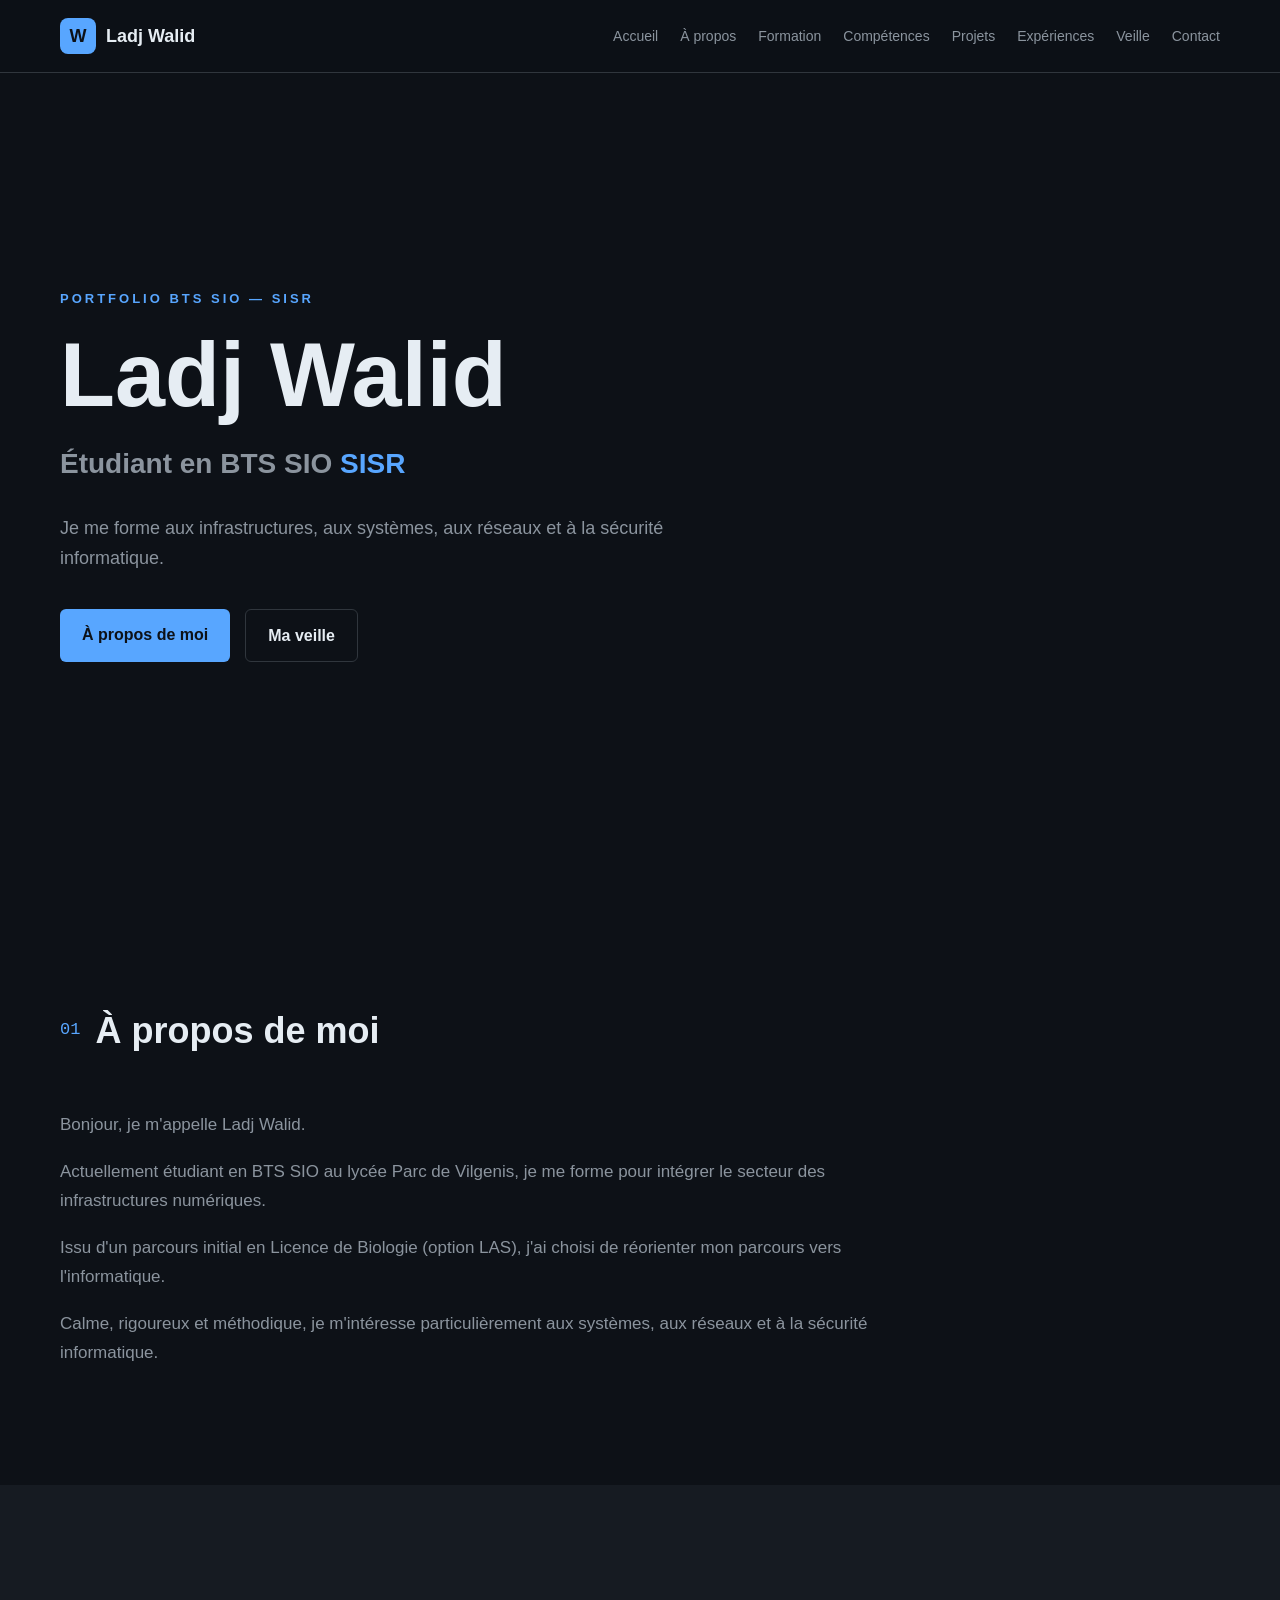
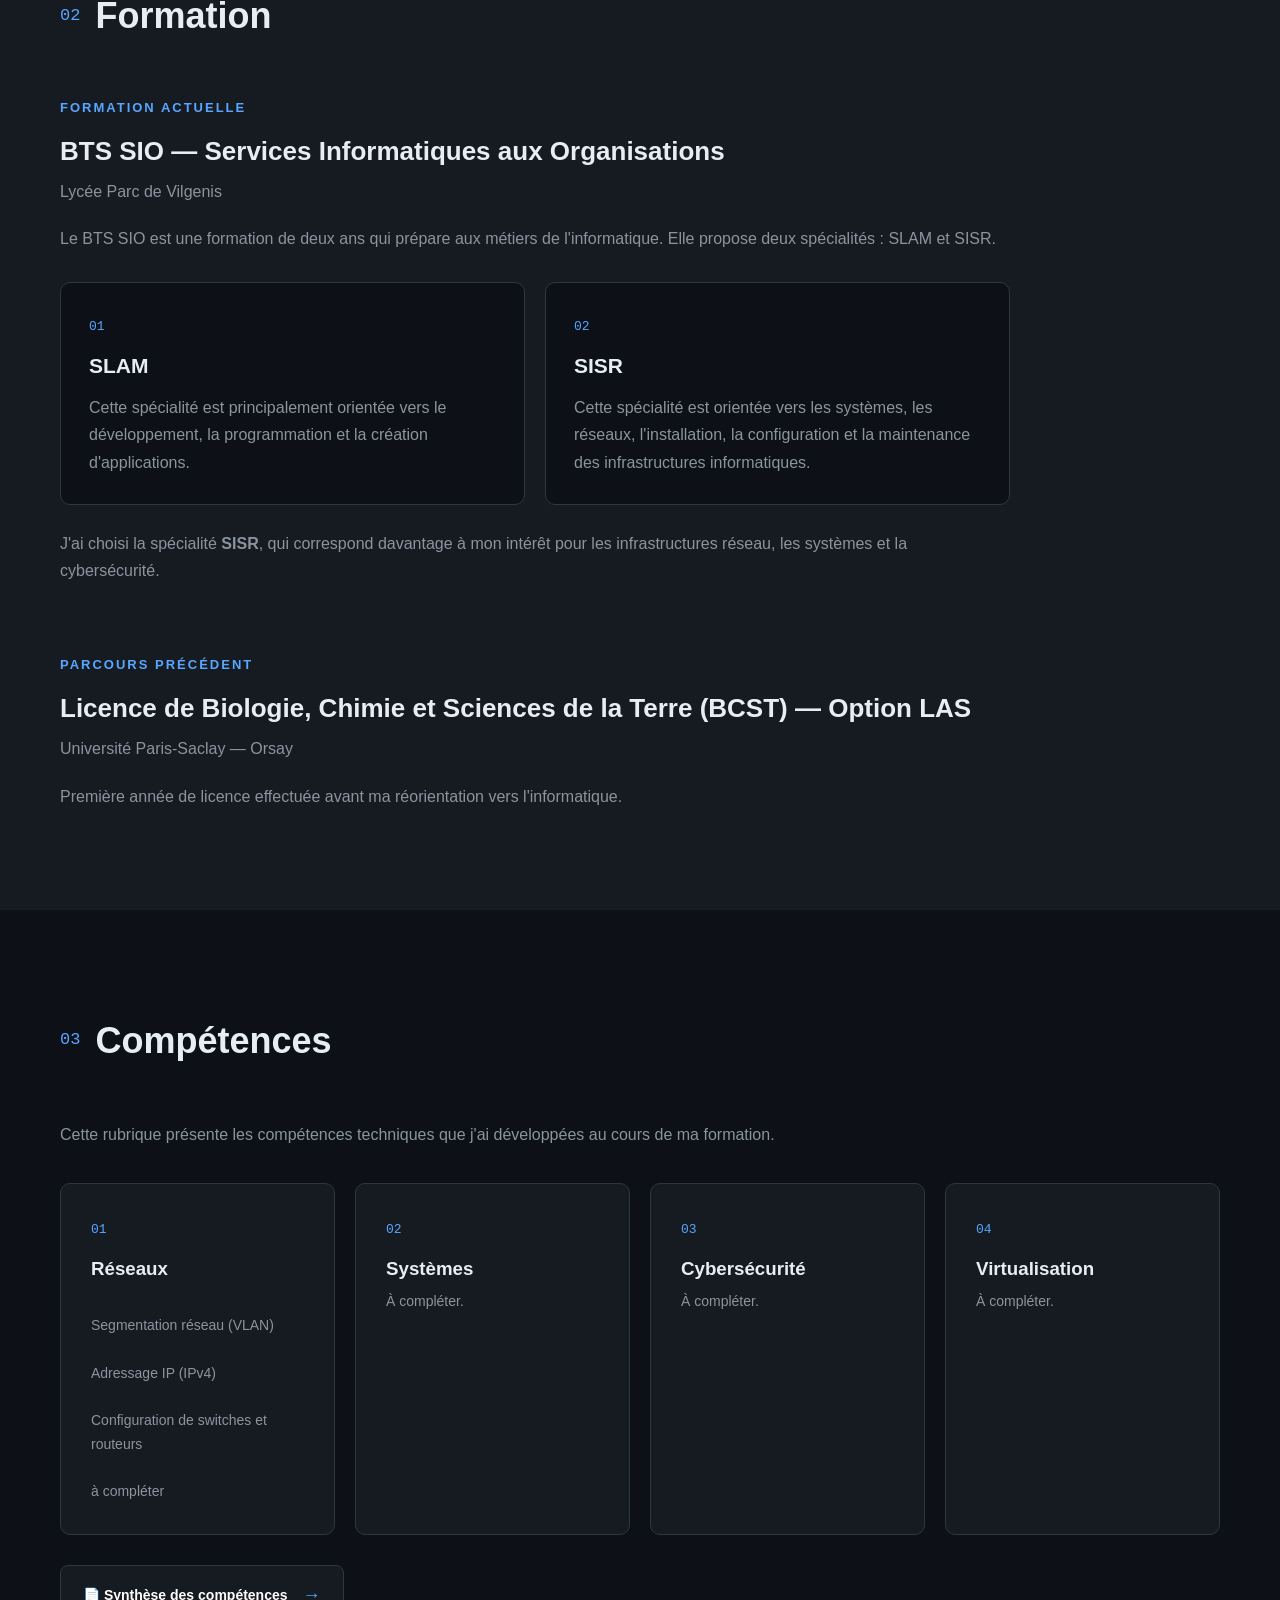
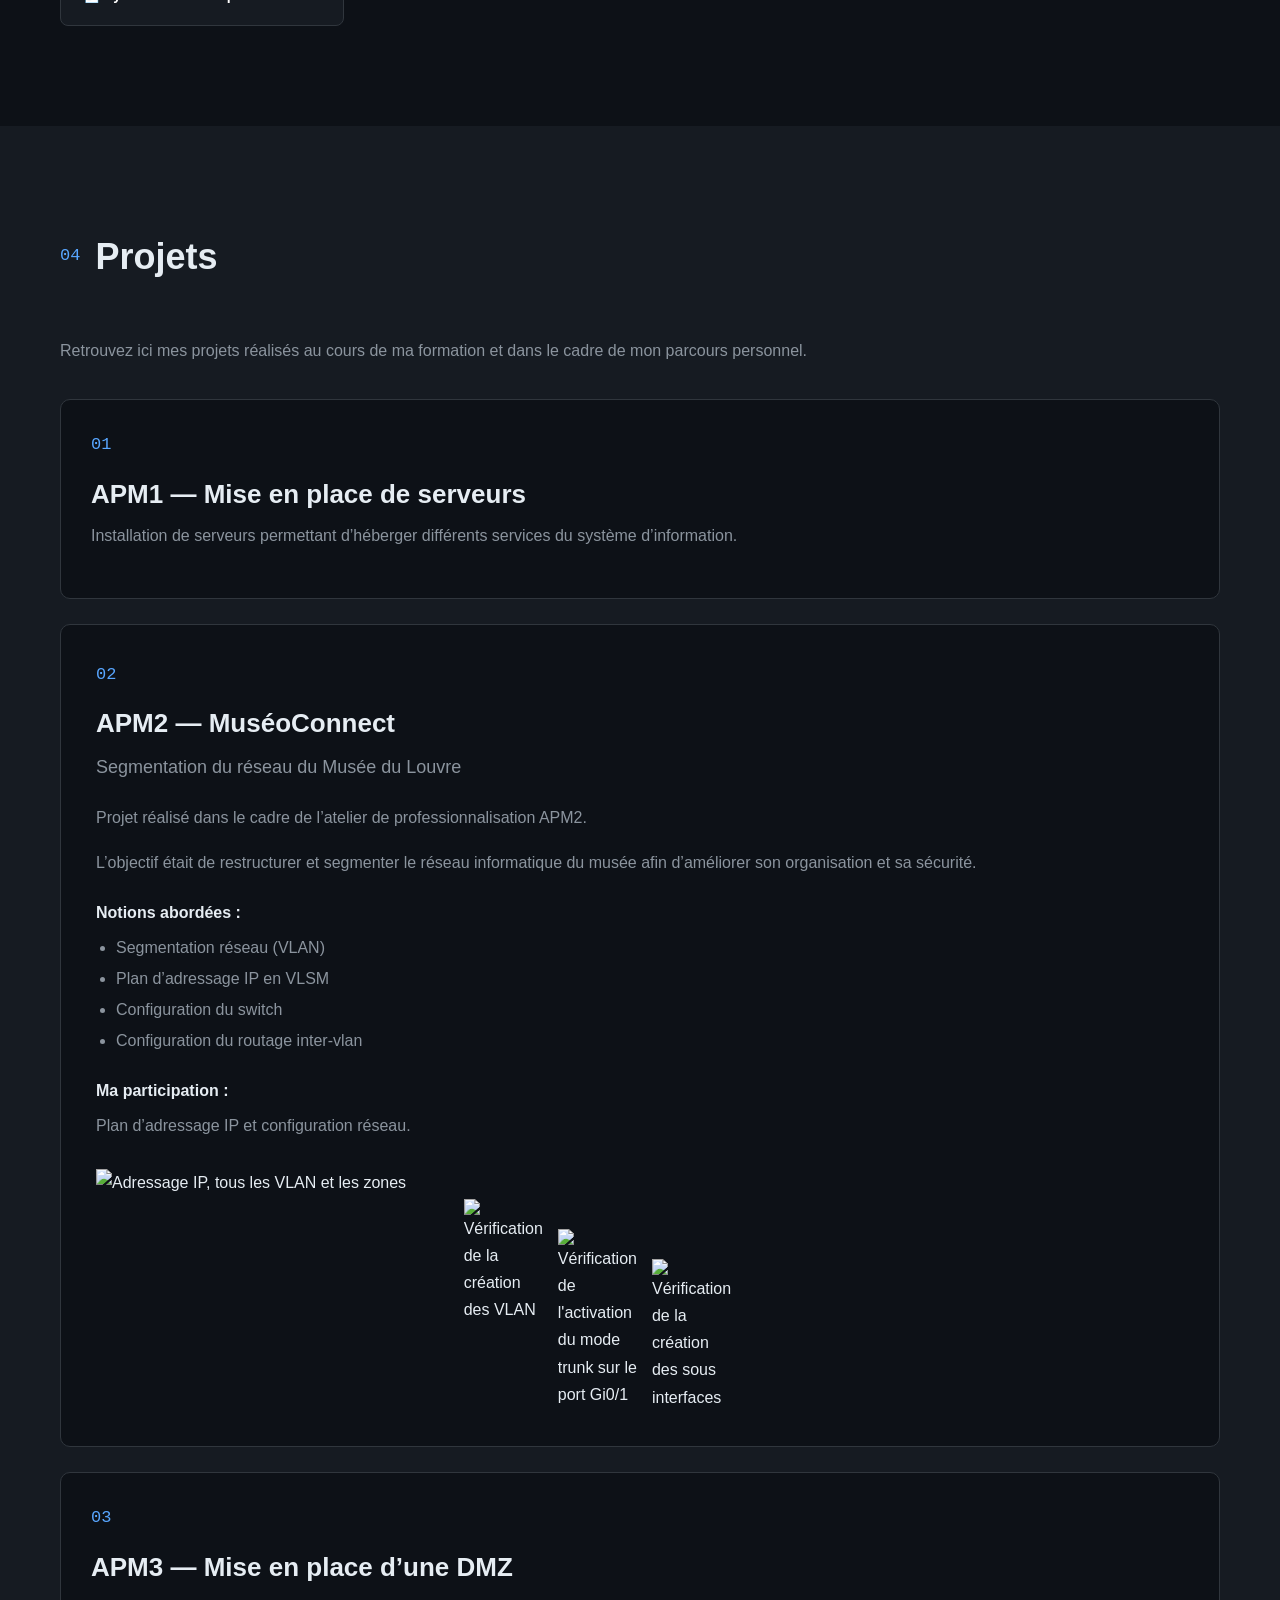
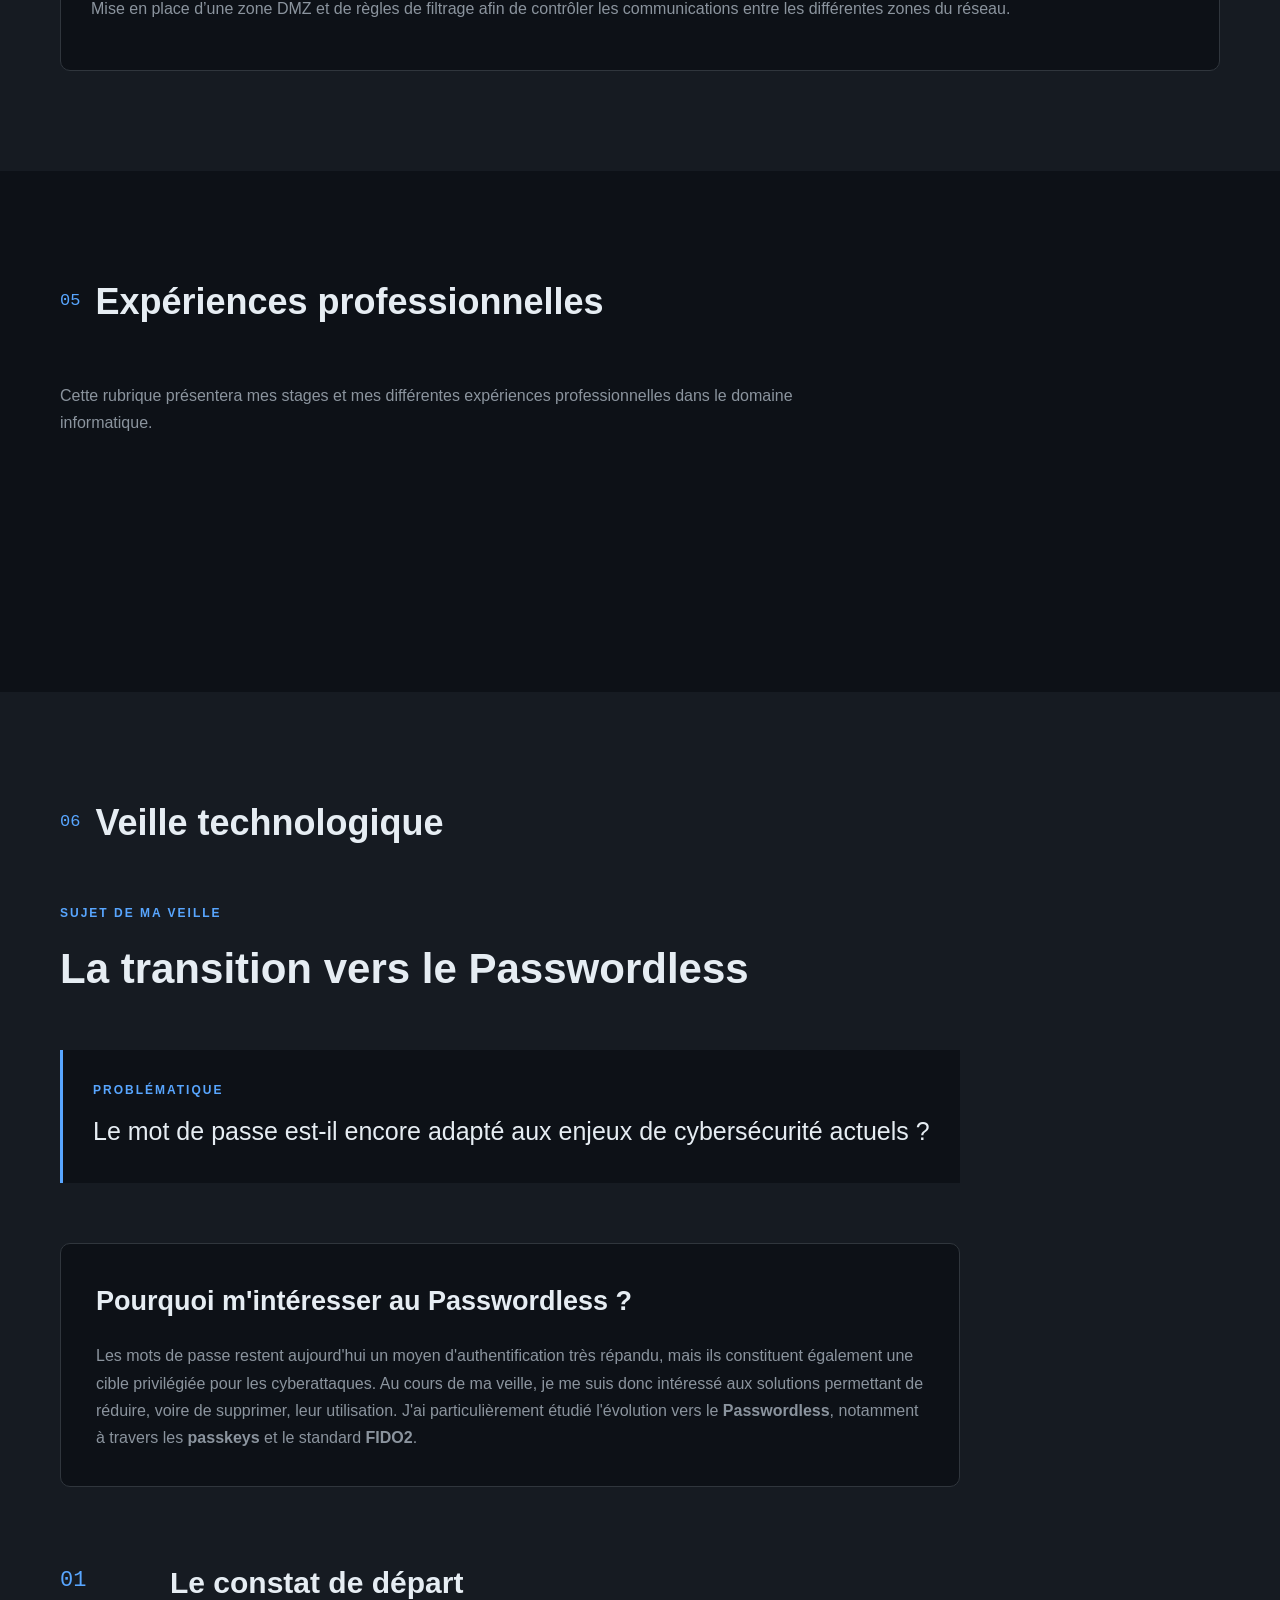
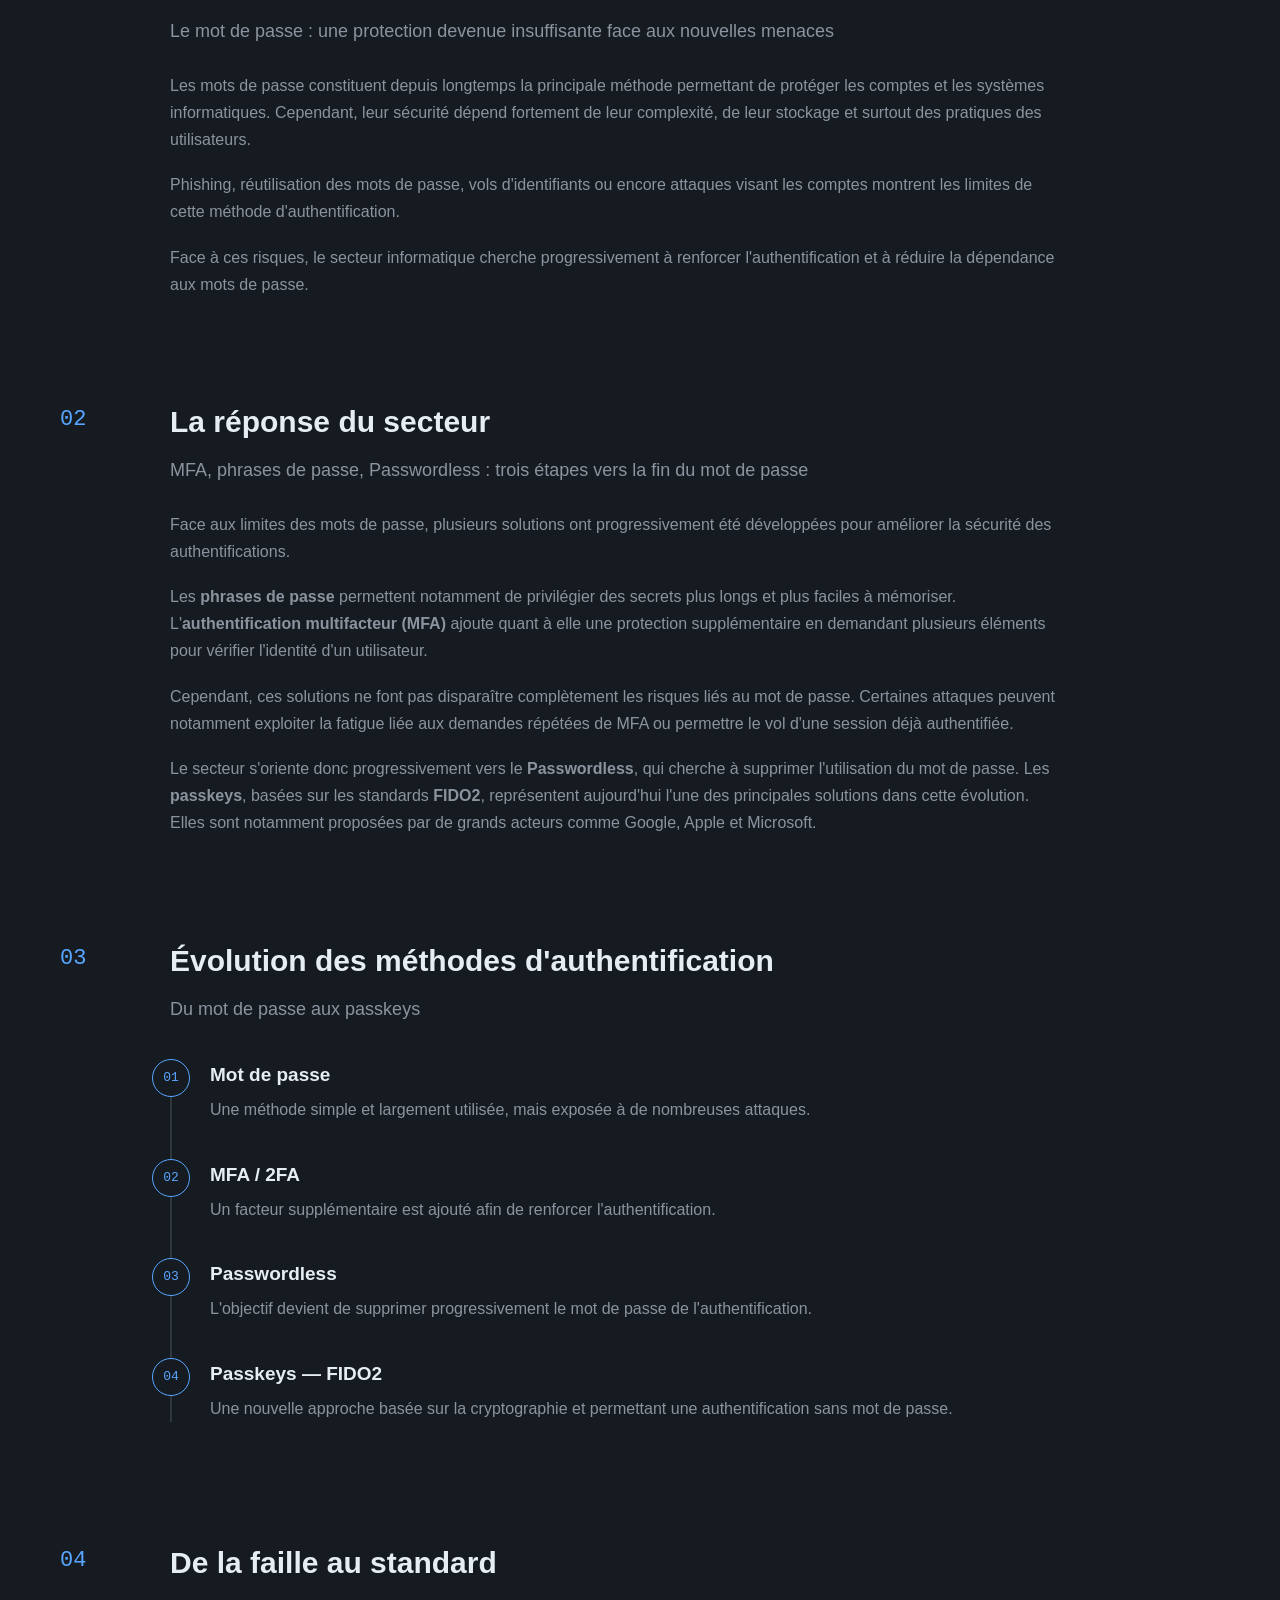
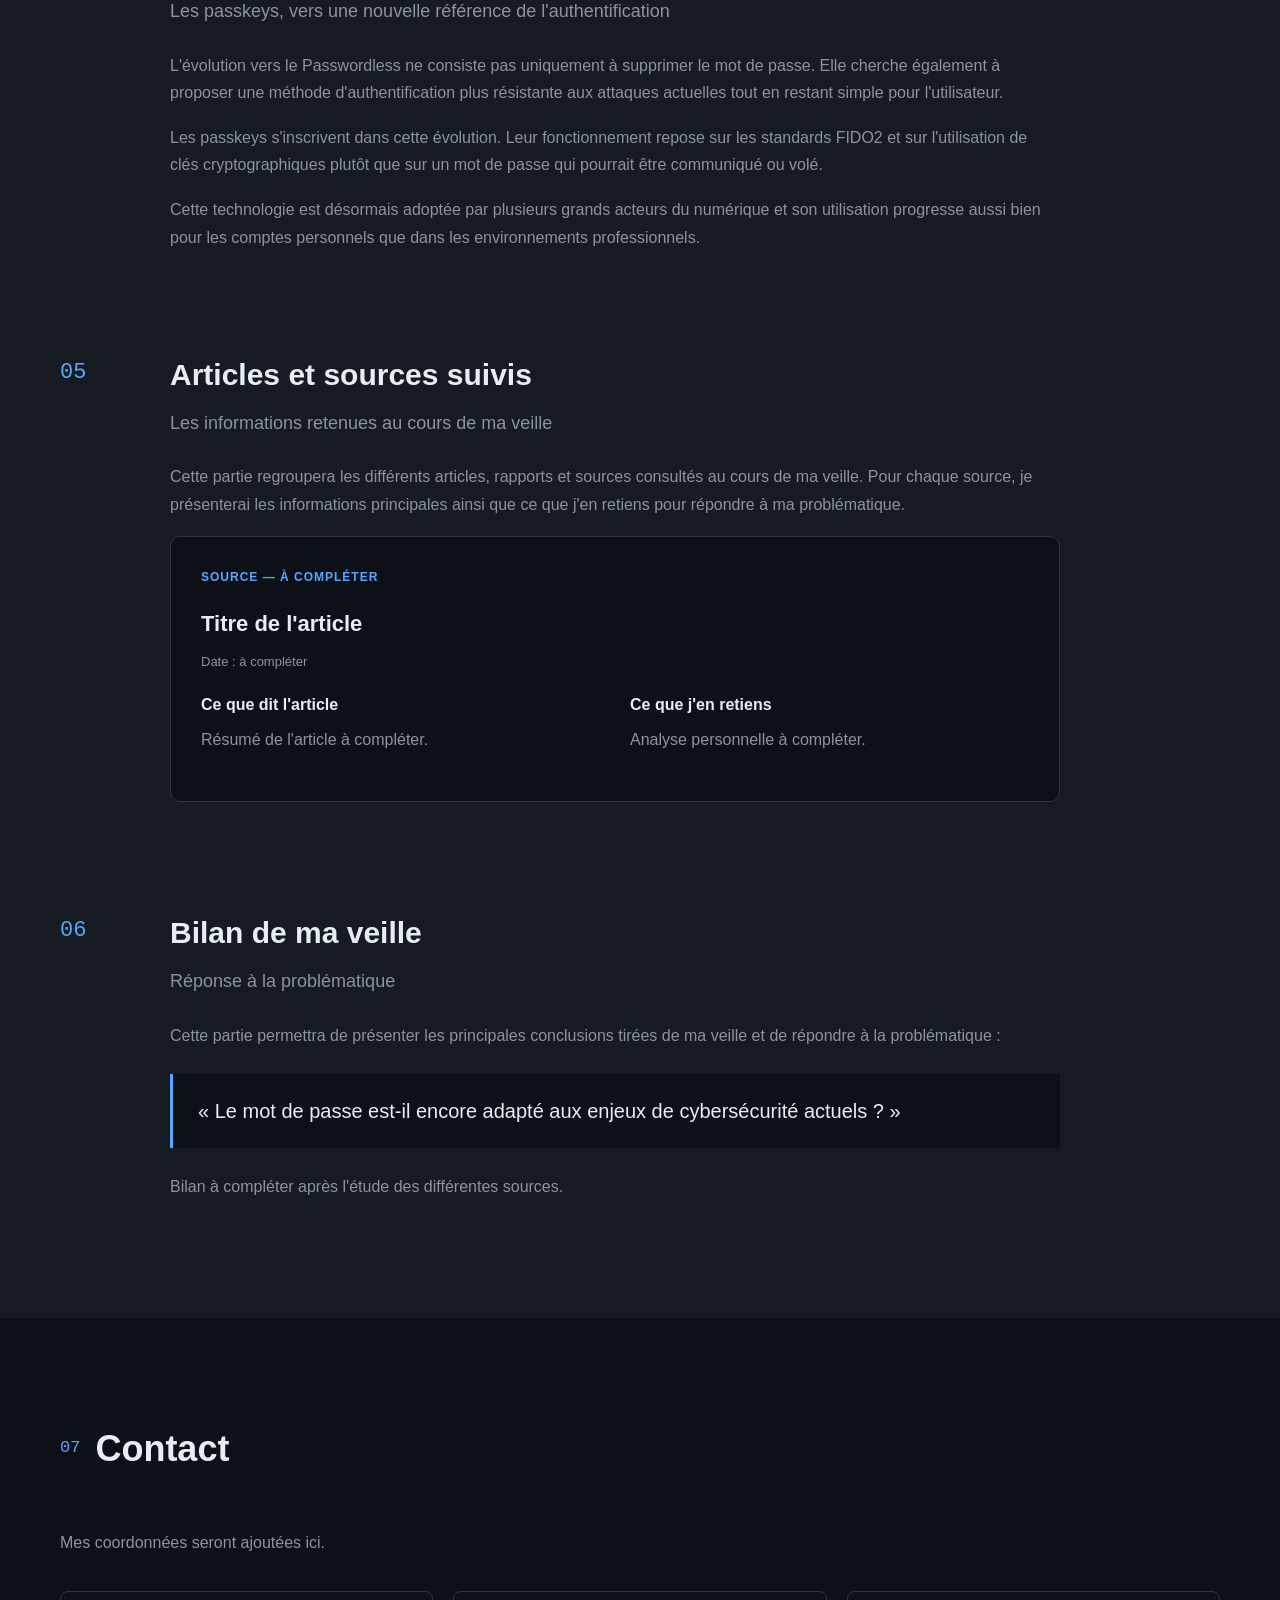
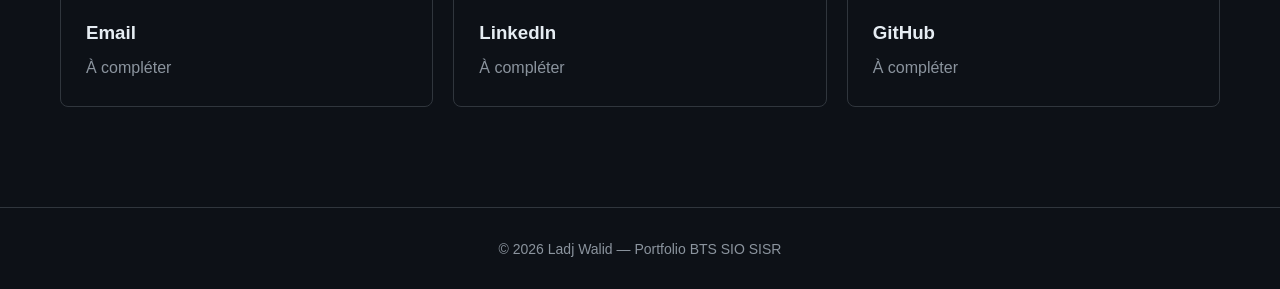
==== commit 45db1b0a: "Update index.html" ====
--- a/index.html
+++ b/index.html
@@ -6,7 +6,7 @@
 
     <title>Portfolio - Ladj Walid | BTS SIO SISR</title>
 
-    <link rel="stylesheet" href="portfolio.css">
+    <link rel="stylesheet" href="csswalid.css">
 </head>
  
 <body>
--- a/csswalid.css
+++ b/csswalid.css
@@ -0,0 +1,933 @@
+
+
+* {
+    margin: 0;
+    padding: 0;
+    box-sizing: border-box;
+}
+
+html {
+    scroll-behavior: smooth;
+}
+
+body {
+    font-family: Arial, Helvetica, sans-serif;
+    background: #0d1117;
+    color: #e6edf3;
+    line-height: 1.7;
+}
+
+a {
+    color: inherit;
+    text-decoration: none;
+}
+
+p {
+    color: #8b949e;
+}
+
+
+/* =========================================================
+   NAVIGATION
+========================================================= */
+
+.header {
+    position: fixed;
+    top: 0;
+    left: 0;
+    width: 100%;
+
+    z-index: 1000;
+
+    background: rgba(13, 17, 23, 0.96);
+    border-bottom: 1px solid #30363d;
+}
+
+.navbar {
+    max-width: 1200px;
+    margin: auto;
+
+    display: flex;
+    align-items: center;
+    justify-content: space-between;
+
+    padding: 18px 20px;
+}
+
+.logo {
+    display: flex;
+    align-items: center;
+
+    font-size: 18px;
+    font-weight: bold;
+}
+
+.logo span {
+    width: 36px;
+    height: 36px;
+
+    display: flex;
+    align-items: center;
+    justify-content: center;
+
+    margin-right: 10px;
+
+    background: #58a6ff;
+    color: #0d1117;
+
+    border-radius: 8px;
+}
+
+.nav-links {
+    display: flex;
+    gap: 22px;
+
+    list-style: none;
+}
+
+.nav-links a {
+    color: #8b949e;
+
+    font-size: 14px;
+
+    transition: 0.3s;
+}
+
+.nav-links a:hover {
+    color: #58a6ff;
+}
+
+
+/* =========================================================
+   HERO
+========================================================= */
+
+.hero {
+    min-height: 100vh;
+
+    max-width: 1200px;
+    margin: auto;
+
+    display: flex;
+    align-items: center;
+
+    padding: 130px 20px 80px;
+}
+
+.hero-content {
+    max-width: 850px;
+}
+
+.eyebrow {
+    color: #58a6ff;
+
+    font-size: 13px;
+    font-weight: bold;
+
+    letter-spacing: 3px;
+
+    margin-bottom: 20px;
+}
+
+.hero h1 {
+    font-size: clamp(55px, 8vw, 90px);
+
+    line-height: 1;
+
+    margin-bottom: 20px;
+}
+
+.hero h2 {
+    color: #8b949e;
+
+    font-size: 28px;
+
+    margin-bottom: 25px;
+}
+
+.hero h2 span {
+    color: #58a6ff;
+}
+
+.hero-description {
+    max-width: 650px;
+
+    font-size: 18px;
+}
+
+.hero-buttons {
+    display: flex;
+    gap: 15px;
+
+    margin-top: 35px;
+}
+
+.btn {
+    padding: 12px 22px;
+
+    border-radius: 6px;
+
+    font-weight: bold;
+
+    transition: 0.3s;
+}
+
+.btn.primary {
+    background: #58a6ff;
+    color: #0d1117;
+}
+
+.btn.primary:hover {
+    transform: translateY(-3px);
+}
+
+.btn.secondary {
+    border: 1px solid #30363d;
+}
+
+.btn.secondary:hover {
+    border-color: #58a6ff;
+    color: #58a6ff;
+}
+
+
+/* =========================================================
+   SECTIONS
+========================================================= */
+
+.section {
+    max-width: 1200px;
+
+    margin: auto;
+
+    padding: 100px 20px;
+}
+
+.dark-section {
+    max-width: none;
+
+    padding-left: max(20px, calc((100% - 1160px) / 2));
+    padding-right: max(20px, calc((100% - 1160px) / 2));
+
+    background: #161b22;
+}
+
+.section-heading {
+    display: flex;
+    align-items: center;
+
+    gap: 15px;
+
+    margin-bottom: 50px;
+}
+
+.section-heading span {
+    color: #58a6ff;
+
+    font-family: monospace;
+
+    font-size: 17px;
+}
+
+.section-heading h2 {
+    font-size: 36px;
+}
+
+.section-intro {
+    max-width: 800px;
+
+    margin-bottom: 35px;
+}
+
+
+/* =========================================================
+   À PROPOS
+========================================================= */
+
+.about-content {
+    max-width: 850px;
+}
+
+.about-text p {
+    margin-bottom: 18px;
+
+    font-size: 17px;
+}
+
+
+/* =========================================================
+   FORMATION
+========================================================= */
+
+.formation-block {
+    max-width: 950px;
+
+    margin-bottom: 70px;
+}
+
+.formation-date {
+    color: #58a6ff;
+
+    font-size: 13px;
+    font-weight: bold;
+
+    text-transform: uppercase;
+
+    letter-spacing: 2px;
+
+    margin-bottom: 10px;
+}
+
+.formation-block h3 {
+    font-size: 26px;
+
+    margin-bottom: 5px;
+}
+
+.formation-block h4 {
+    color: #8b949e;
+
+    font-weight: normal;
+
+    margin-bottom: 20px;
+}
+
+.specialisations {
+    display: grid;
+
+    grid-template-columns: repeat(2, 1fr);
+
+    gap: 20px;
+
+    margin-top: 30px;
+}
+
+.specialisation-card {
+    padding: 28px;
+
+    background: #0d1117;
+
+    border: 1px solid #30363d;
+
+    border-radius: 10px;
+
+    transition: 0.3s;
+}
+
+.specialisation-card:hover {
+    border-color: #58a6ff;
+
+    transform: translateY(-4px);
+}
+
+.card-number {
+    color: #58a6ff;
+
+    font-family: monospace;
+}
+
+.specialisation-card h5 {
+    font-size: 21px;
+
+    margin: 10px 0;
+}
+
+.formation-choice {
+    margin-top: 25px;
+}
+
+.previous-formation {
+    margin-bottom: 0;
+}
+
+
+/* =========================================================
+   COMPÉTENCES
+========================================================= */
+
+.skills-grid {
+    display: grid;
+
+    grid-template-columns: repeat(4, 1fr);
+
+    gap: 20px;
+}
+
+.skill-card {
+    padding: 30px;
+
+    background: #161b22;
+
+    border: 1px solid #30363d;
+
+    border-radius: 10px;
+
+    transition: 0.3s;
+}
+
+.skill-card:hover {
+    border-color: #58a6ff;
+
+    transform: translateY(-5px);
+}
+
+.skill-card span {
+    color: #58a6ff;
+
+    font-family: monospace;
+}
+
+.skill-card h3 {
+    margin: 12px 0 5px;
+}
+
+.skill-card p {
+    font-size: 14px;
+}
+
+
+/* =========================================================
+   PROJETS
+========================================================= */
+
+.projects-grid {
+    display: grid;
+    grid-template-columns: 1fr;
+    gap: 25px;
+}
+
+.project-card {
+    padding: 30px;
+    background: #0d1117;
+    border: 1px solid #30363d;
+    border-radius: 10px;
+    transition: 0.3s;
+}
+
+.project-card:hover {
+    border-color: #58a6ff;
+    transform: translateY(-4px);
+}
+
+.project-card.project-featured {
+    padding: 35px;
+}
+
+.project-number {
+    color: #58a6ff;
+    font-family: monospace;
+    font-size: 17px;
+}
+
+.project-card h3 {
+    margin: 12px 0 6px;
+    font-size: 26px;
+}
+
+.project-card h4 {
+    color: #8b949e;
+    font-size: 18px;
+    font-weight: normal;
+    margin-bottom: 22px;
+}
+
+.project-card p {
+    margin-bottom: 18px;
+}
+
+.project-subtitle {
+    margin-top: 22px;
+    margin-bottom: 8px;
+    color: #e6edf3;
+}
+
+.project-list {
+    margin-left: 20px;
+    margin-bottom: 18px;
+    color: #8b949e;
+}
+
+.project-list li {
+    margin-bottom: 4px;
+}
+
+.project-screens {
+    display: grid;
+    grid-template-columns: repeat(3, 1fr);
+    gap: 15px;
+    margin-top: 30px;
+}
+
+.screen-placeholder {
+    min-height: 180px;
+    display: flex;
+    align-items: center;
+    justify-content: center;
+    padding: 20px;
+    text-align: center;
+    color: #8b949e;
+    background: #161b22;
+    border: 1px dashed #30363d;
+    border-radius: 8px;
+    font-family: monospace;
+    font-size: 13px;
+}
+
+
+/* =========================================================
+   EXPÉRIENCES
+========================================================= */
+
+.experiences-container {
+    min-height: 120px;
+}
+
+
+/* =========================================================
+   VEILLE — HEADER
+========================================================= */
+
+.watch-title {
+    margin-bottom: 45px;
+}
+
+.watch-label {
+    color: #58a6ff;
+
+    font-size: 12px;
+
+    font-weight: bold;
+
+    letter-spacing: 2px;
+
+    margin-bottom: 10px;
+}
+
+.watch-title h3 {
+    font-size: 42px;
+}
+
+.problematic-box {
+    max-width: 900px;
+
+    padding: 30px;
+
+    margin-bottom: 60px;
+
+    border-left: 3px solid #58a6ff;
+
+    background: #0d1117;
+}
+
+.problematic-box h3 {
+    font-size: 25px;
+
+    font-weight: normal;
+}
+
+
+/* =========================================================
+   VEILLE — INTRODUCTION
+========================================================= */
+
+.watch-introduction {
+    max-width: 900px;
+
+    padding: 35px;
+
+    margin-bottom: 70px;
+
+    background: #0d1117;
+
+    border: 1px solid #30363d;
+
+    border-radius: 10px;
+}
+
+.watch-introduction h3 {
+    font-size: 27px;
+
+    margin-bottom: 18px;
+}
+
+.watch-introduction p {
+    font-size: 16px;
+}
+
+
+/* =========================================================
+   VEILLE — SECTIONS
+========================================================= */
+
+.watch-section {
+    display: grid;
+
+    grid-template-columns: 80px 1fr;
+
+    gap: 30px;
+
+    max-width: 1000px;
+
+    margin-bottom: 80px;
+}
+
+.watch-section-number {
+    color: #58a6ff;
+
+    font-family: monospace;
+
+    font-size: 22px;
+
+    padding-top: 5px;
+}
+
+.watch-section h3 {
+    font-size: 30px;
+
+    margin-bottom: 8px;
+}
+
+.watch-section h4 {
+    color: #8b949e;
+
+    font-size: 18px;
+
+    font-weight: normal;
+
+    margin-bottom: 25px;
+}
+
+.watch-section p {
+    margin-bottom: 18px;
+}
+
+
+/* =========================================================
+   AUTHENTIFICATION — TIMELINE
+========================================================= */
+
+.authentication-timeline {
+    margin-top: 35px;
+
+    border-left: 2px solid #30363d;
+
+    padding-left: 30px;
+}
+
+.auth-step {
+    display: flex;
+
+    gap: 20px;
+
+    position: relative;
+
+    margin-bottom: 35px;
+}
+
+.auth-step > span {
+    width: 38px;
+    height: 38px;
+
+    display: flex;
+    align-items: center;
+    justify-content: center;
+
+    flex-shrink: 0;
+
+    margin-left: -50px;
+
+    background: #161b22;
+
+    border: 1px solid #58a6ff;
+
+    border-radius: 50%;
+
+    color: #58a6ff;
+
+    font-family: monospace;
+}
+
+.auth-step h5 {
+    font-size: 19px;
+
+    margin-bottom: 5px;
+}
+
+.auth-step p {
+    margin-bottom: 0;
+}
+
+
+/* =========================================================
+   ARTICLES
+========================================================= */
+
+.articles-intro {
+    margin-bottom: 30px;
+}
+
+.article-card {
+    padding: 30px;
+
+    margin-bottom: 25px;
+
+    background: #0d1117;
+
+    border: 1px solid #30363d;
+
+    border-radius: 10px;
+}
+
+.article-source {
+    color: #58a6ff;
+
+    font-size: 12px;
+
+    font-weight: bold;
+
+    letter-spacing: 1px;
+}
+
+.article-card h5 {
+    font-size: 22px;
+
+    margin: 8px 0;
+}
+
+.article-date {
+    font-size: 13px;
+
+    margin-bottom: 25px;
+}
+
+.article-summary {
+    display: grid;
+
+    grid-template-columns: repeat(2, 1fr);
+
+    gap: 30px;
+}
+
+.article-summary strong {
+    display: block;
+
+    margin-bottom: 8px;
+}
+
+
+/* =========================================================
+   BILAN
+========================================================= */
+
+.watch-conclusion {
+    margin-bottom: 0;
+}
+
+.watch-conclusion blockquote {
+    margin: 25px 0;
+
+    padding: 20px 25px;
+
+    border-left: 3px solid #58a6ff;
+
+    background: #0d1117;
+
+    color: #e6edf3;
+
+    font-size: 20px;
+}
+
+
+/* =========================================================
+   CONTACT
+========================================================= */
+
+.contact-grid {
+    display: grid;
+
+    grid-template-columns: repeat(3, 1fr);
+
+    gap: 20px;
+
+    margin-top: 30px;
+}
+
+.contact-card {
+    padding: 25px;
+
+    border: 1px solid #30363d;
+
+    border-radius: 8px;
+}
+
+.contact-card h3 {
+    margin-bottom: 5px;
+}
+
+
+/* =========================================================
+   FOOTER
+========================================================= */
+
+footer {
+    padding: 30px;
+
+    text-align: center;
+
+    border-top: 1px solid #30363d;
+
+    background: #0d1117;
+}
+
+footer p {
+    font-size: 14px;
+}
+
+
+/* =========================================================
+   RESPONSIVE
+========================================================= */
+
+@media (max-width: 900px) {
+
+    .nav-links {
+        display: none;
+    }
+
+    .skills-grid {
+        grid-template-columns: repeat(2, 1fr);
+    }
+
+    .specialisations {
+        grid-template-columns: 1fr;
+    }
+
+    .contact-grid {
+        grid-template-columns: 1fr;
+    }
+
+    .article-summary {
+        grid-template-columns: 1fr;
+    }
+
+    .project-screens {
+        grid-template-columns: 1fr;
+    }
+
+}
+
+
+@media (max-width: 600px) {
+
+    .section {
+        padding: 70px 20px;
+    }
+
+    .dark-section {
+        padding-left: 20px;
+        padding-right: 20px;
+    }
+
+    .hero h1 {
+        font-size: 55px;
+    }
+
+    .hero h2 {
+        font-size: 22px;
+    }
+
+    .hero-buttons {
+        flex-direction: column;
+    }
+
+    .skills-grid {
+        grid-template-columns: 1fr;
+    }
+
+    .watch-title h3 {
+        font-size: 32px;
+    }
+
+
+
+
+
+
+.pdf-button {
+    display: inline-flex !important;
+    align-items: center;
+    gap: 15px;
+    margin-top: 30px;
+    padding: 14px 22px;
+    background: #161b22 !important;
+    border: 1px solid #30363d !important;
+    border-radius: 8px;
+    color: white !important;
+    text-decoration: none !important;
+    font-size: 14px;
+    font-weight: 600;
+    transition: all 0.25s ease;
+}
+
+.pdf-button span {
+    color: #58a6ff;
+    font-size: 18px;
+}
+
+.pdf-button:hover {
+    background: #1c2430 !important;
+    border-color: #58a6ff !important;
+    color: #58a6ff !important;
+    transform: translateY(-2px);
+}
+
+
+
+
+
+    .problematic-box h3 {
+        font-size: 21px;
+    }
+
+    .watch-section {
+        grid-template-columns: 1fr;
+        gap: 10px;
+    }
+
+    .watch-section-number {
+        padding-top: 0;
+    }
+
+}
+
+
+
+
+
+.pdf-button {
+    display: inline-flex !important;
+    align-items: center;
+    gap: 15px;
+    margin-top: 30px;
+    padding: 14px 22px;
+    background: #161b22 !important;
+    border: 1px solid #30363d !important;
+    border-radius: 8px;
+    color: white !important;
+    text-decoration: none !important;
+    font-size: 14px;
+    font-weight: 600;
+    transition: all 0.25s ease;
+}
+
+.pdf-button span {
+    color: #58a6ff;
+    font-size: 18px;
+}
+
+.pdf-button:hover {
+    background: #1c2430 !important;
+    border-color: #58a6ff !important;
+    color: #58a6ff !important;
+    transform: translateY(-2px);
+}
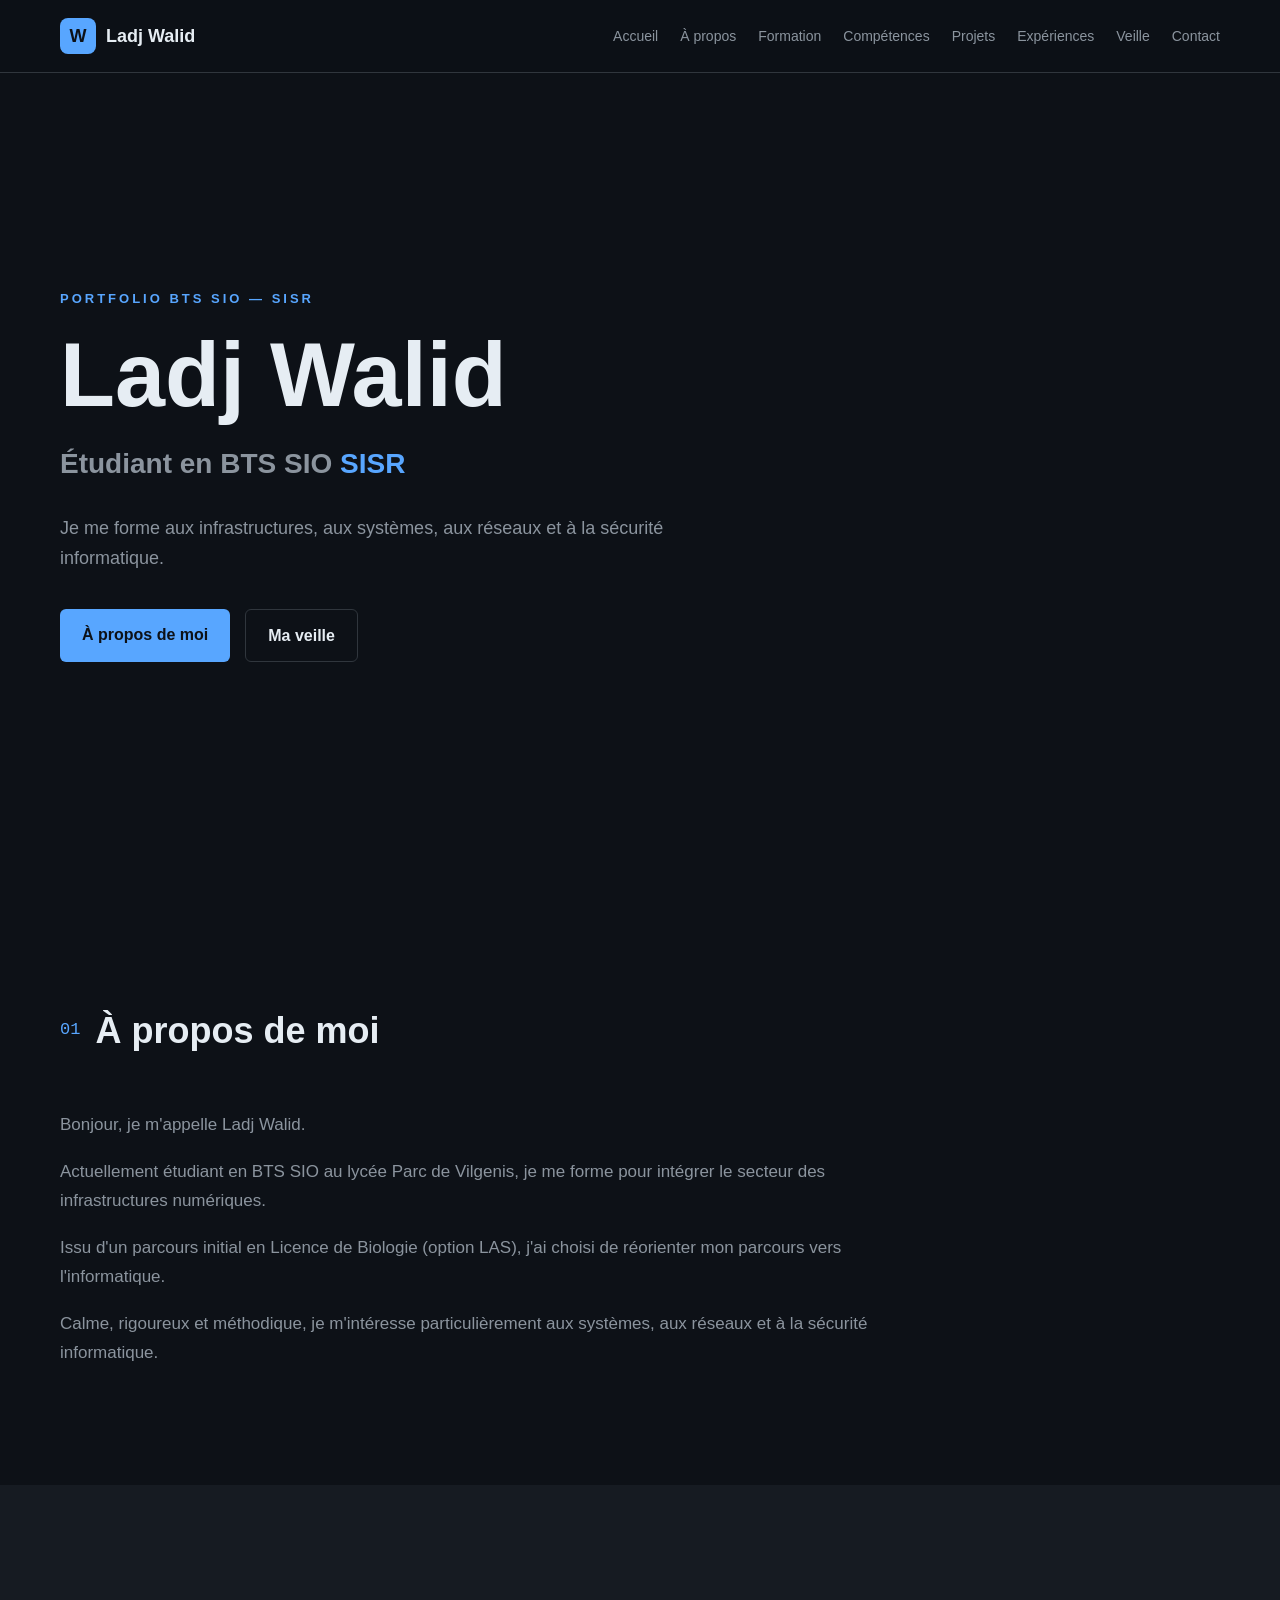
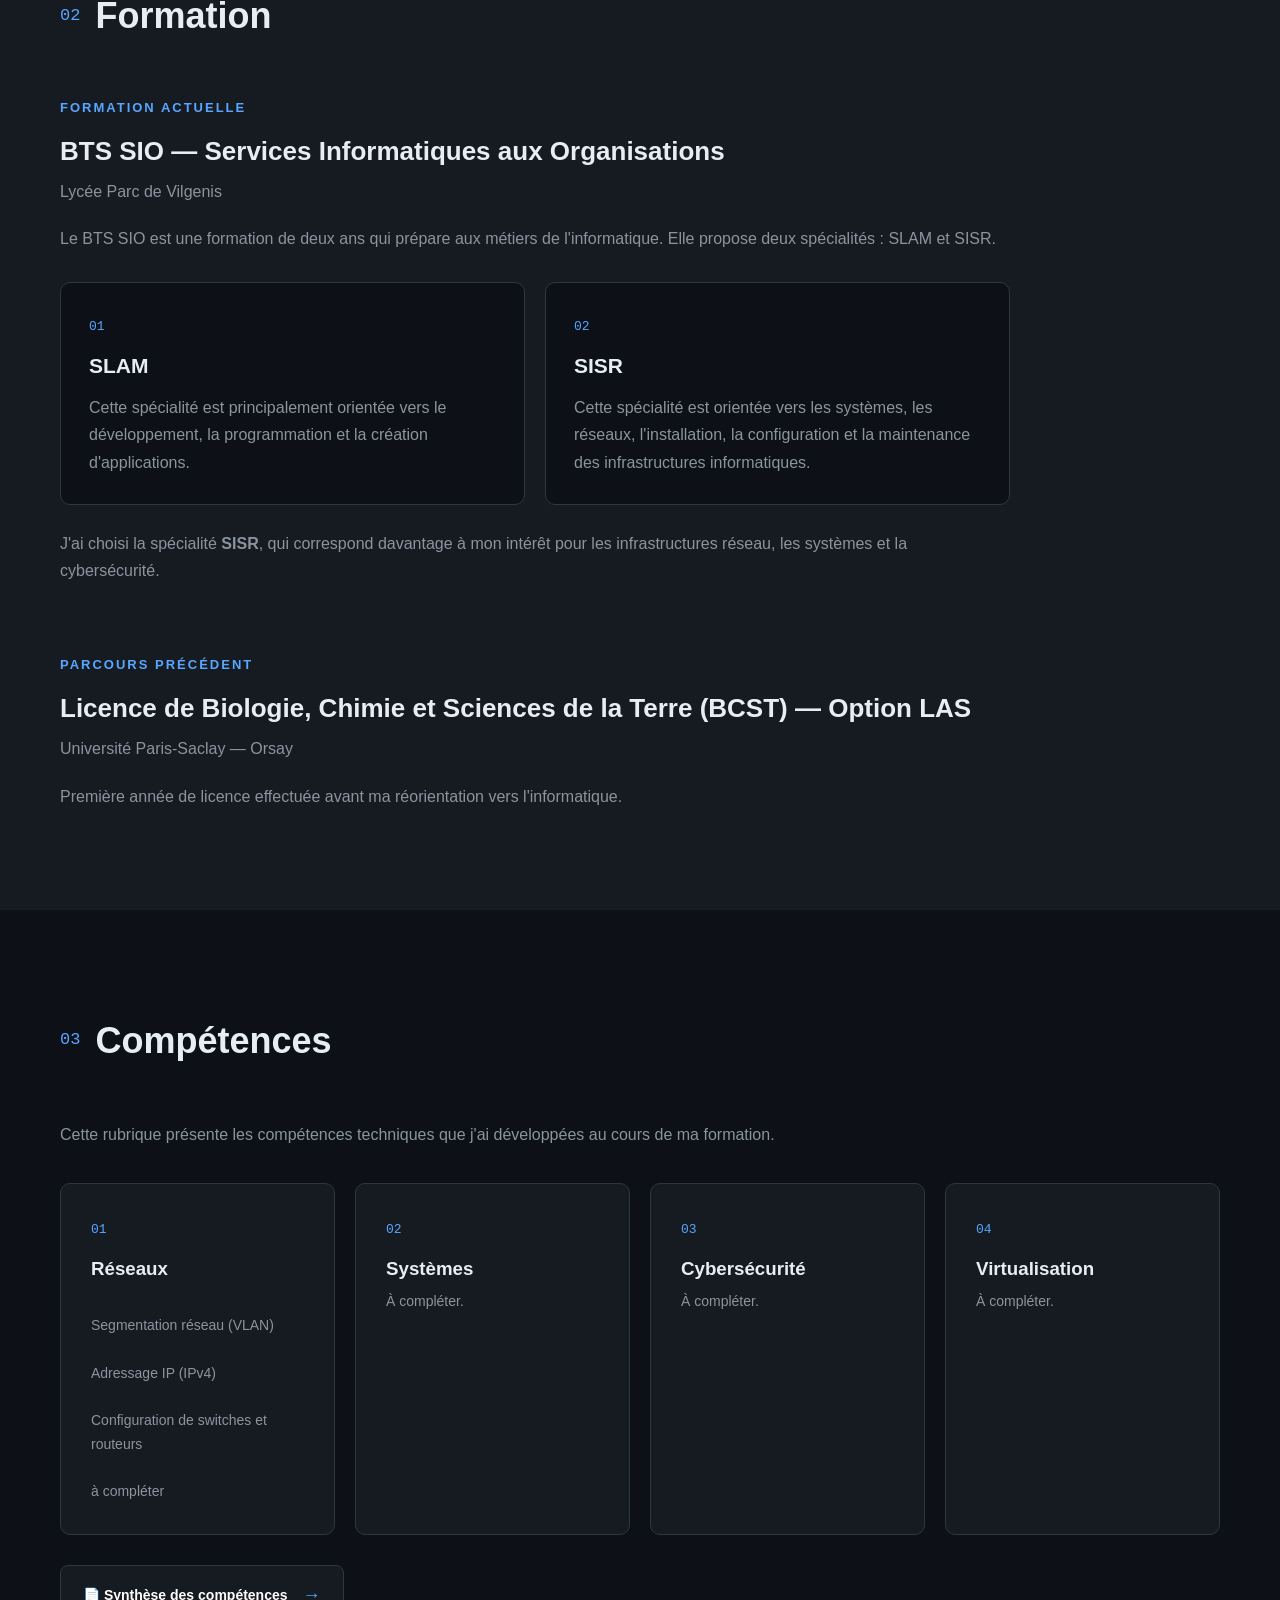
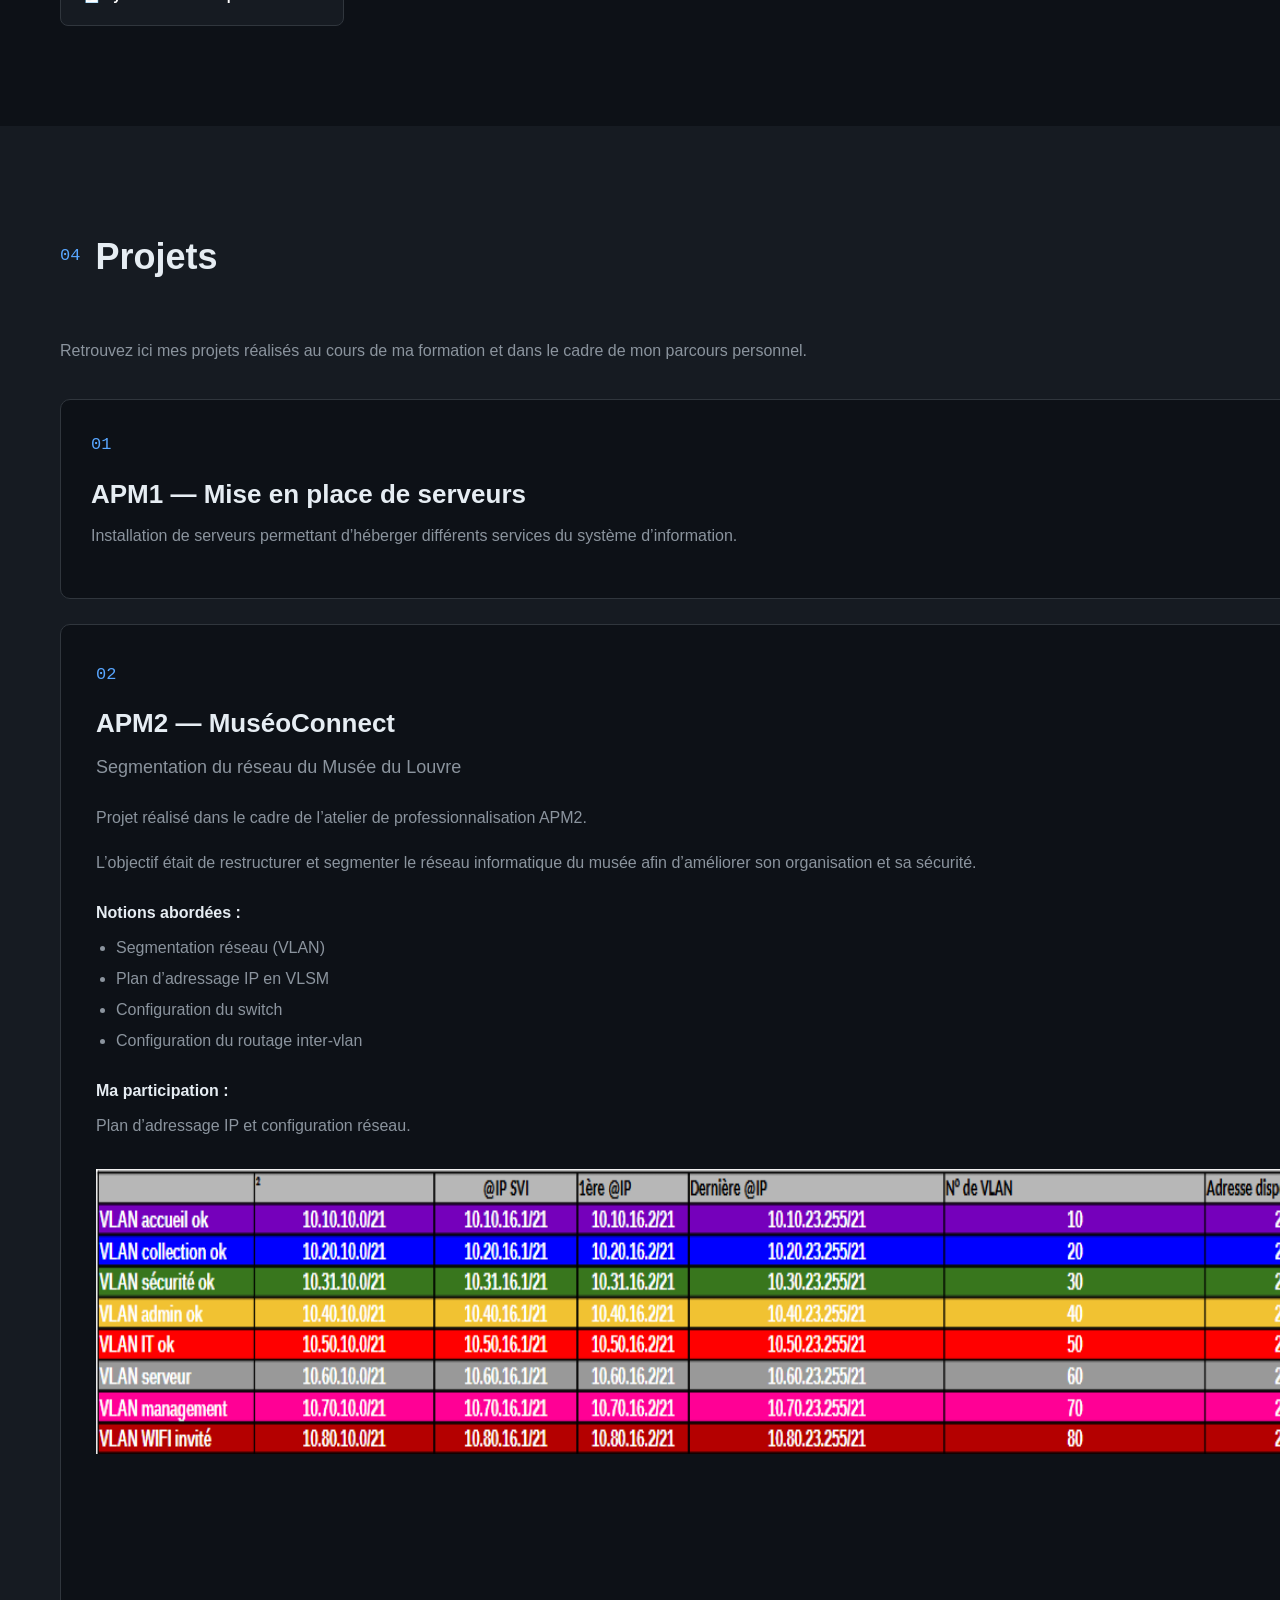
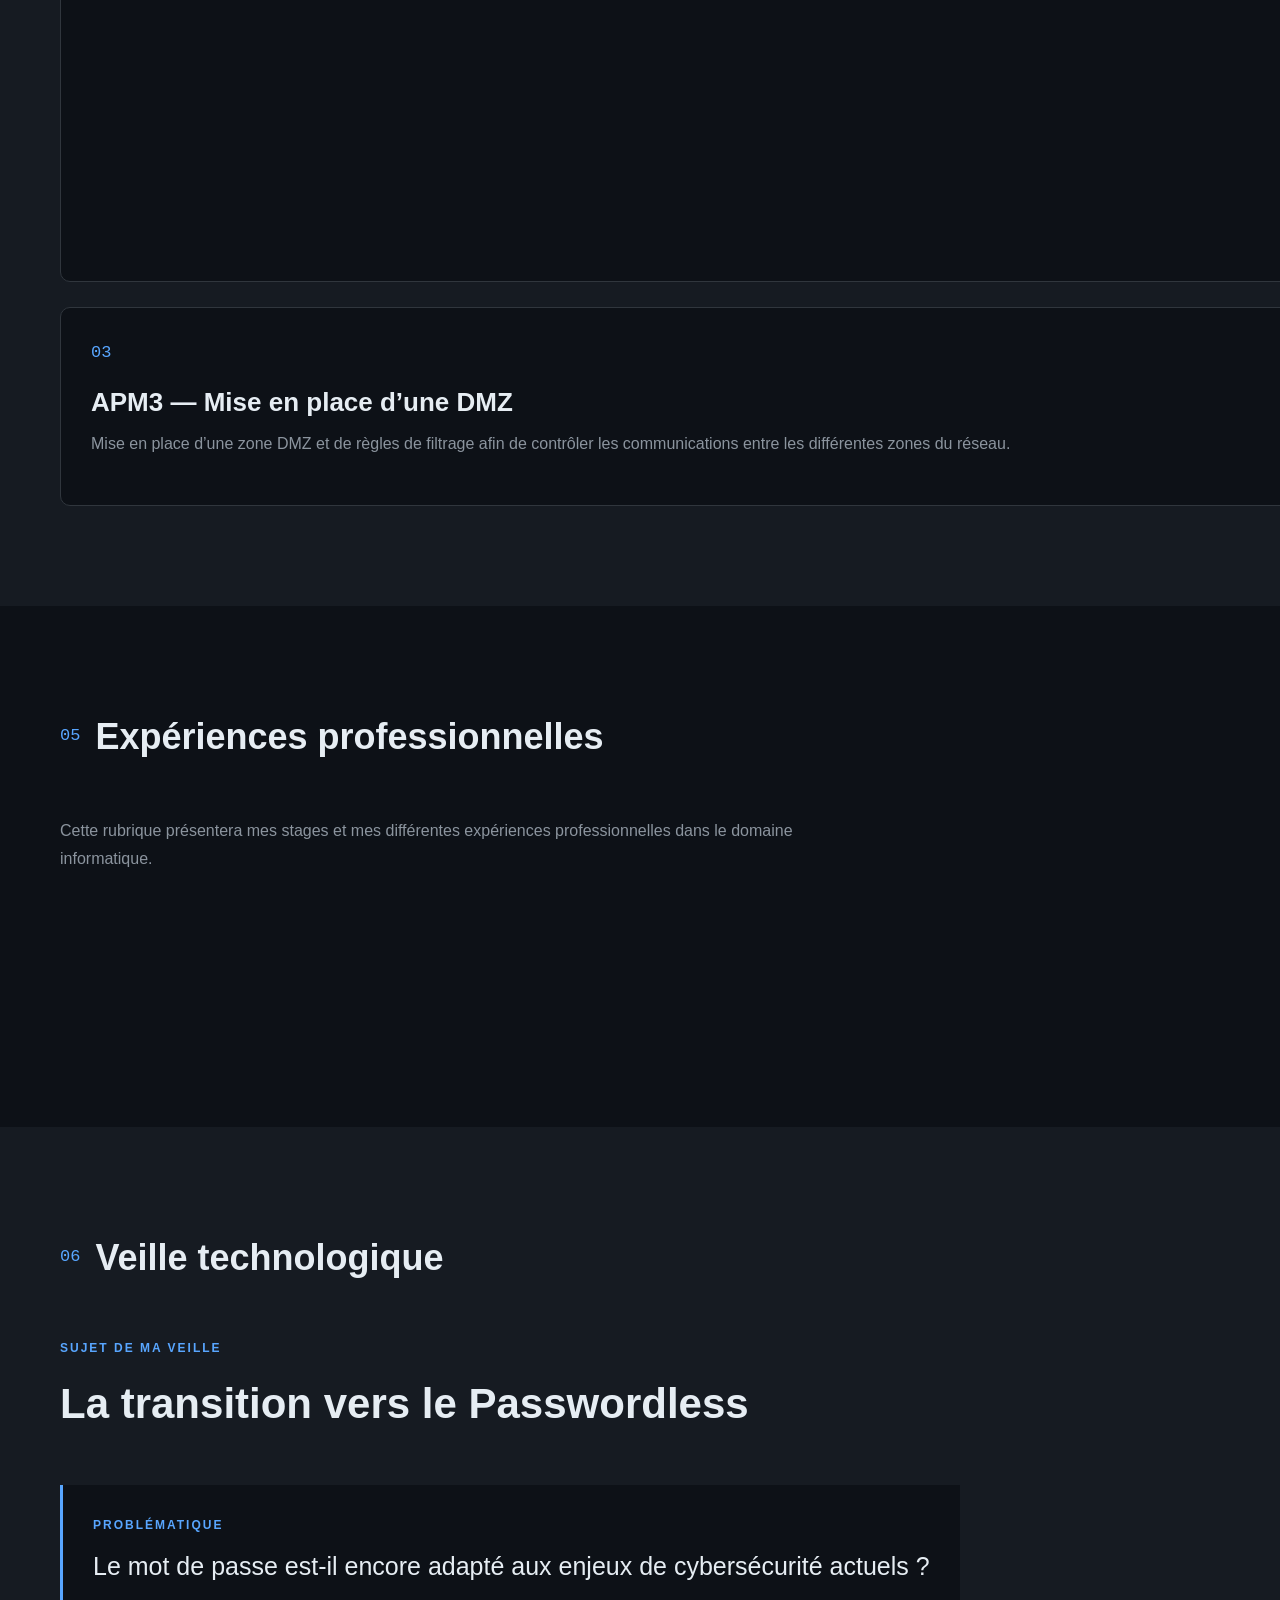
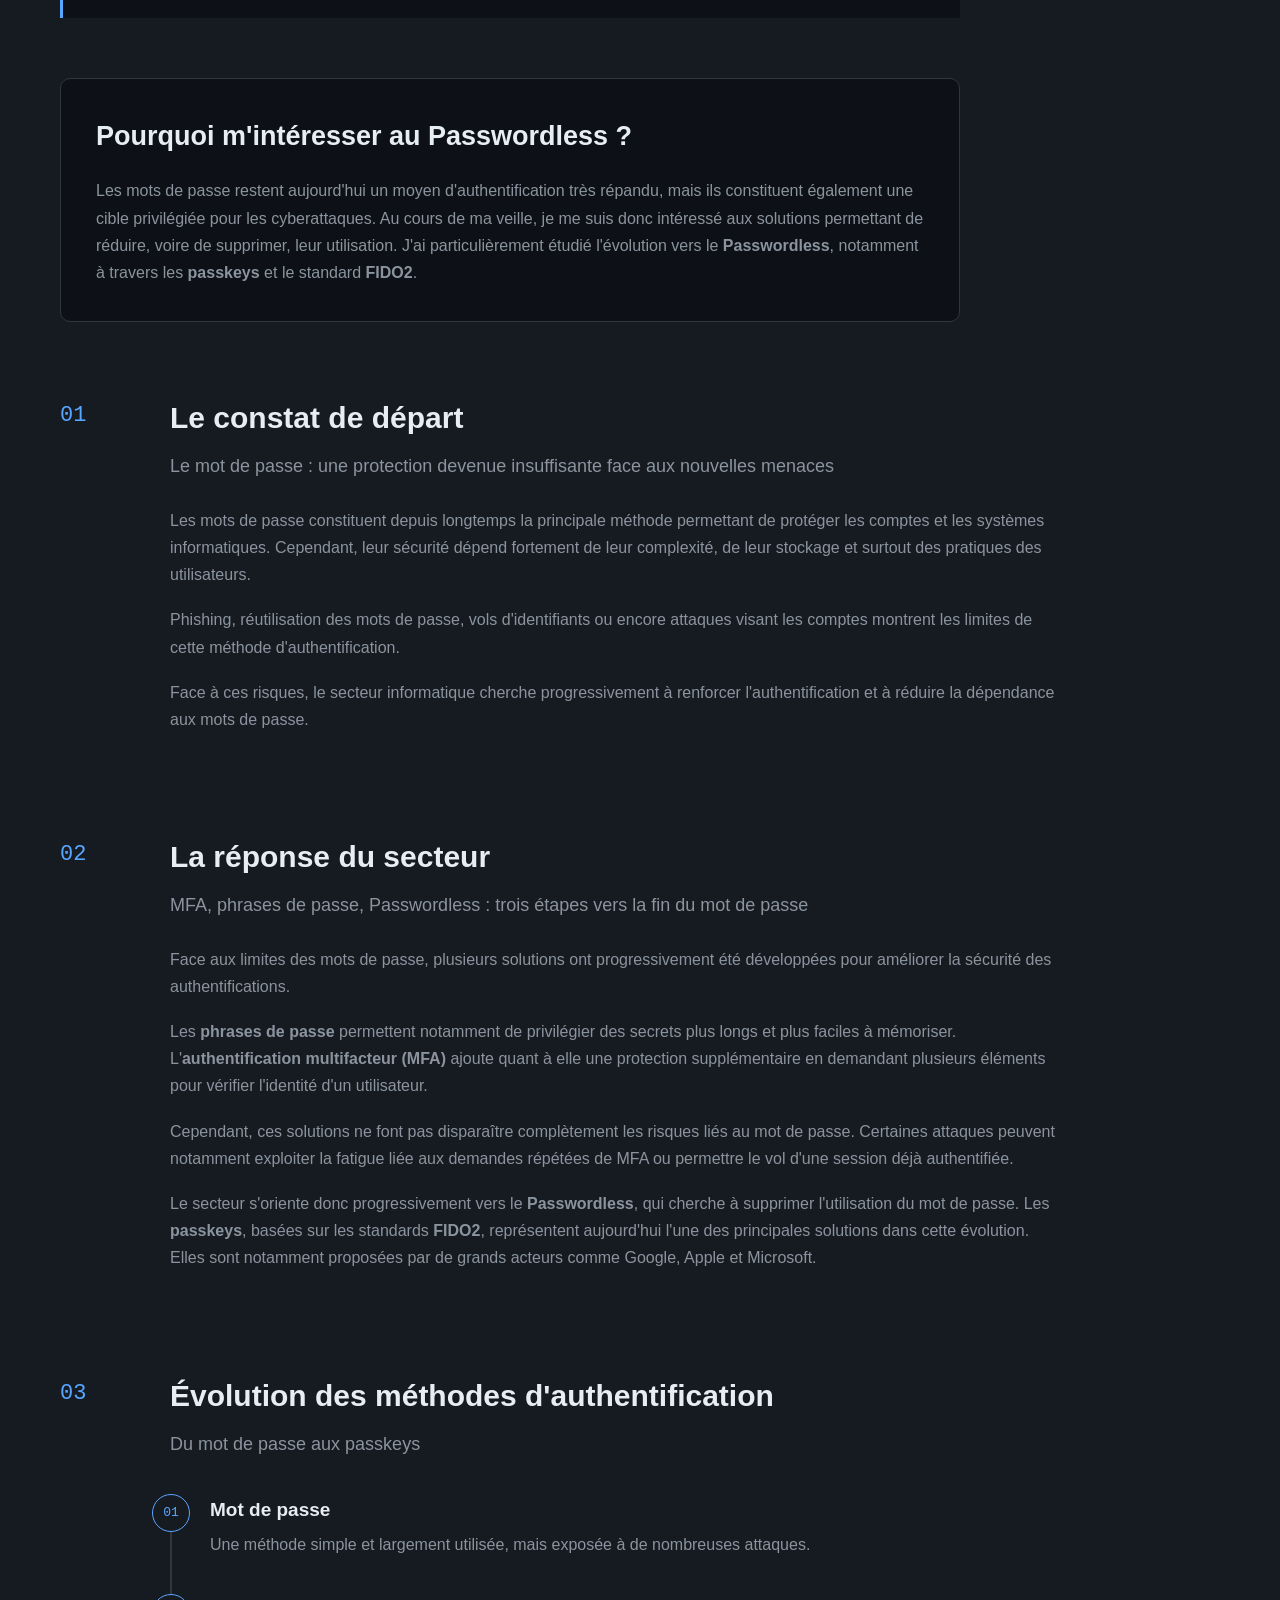
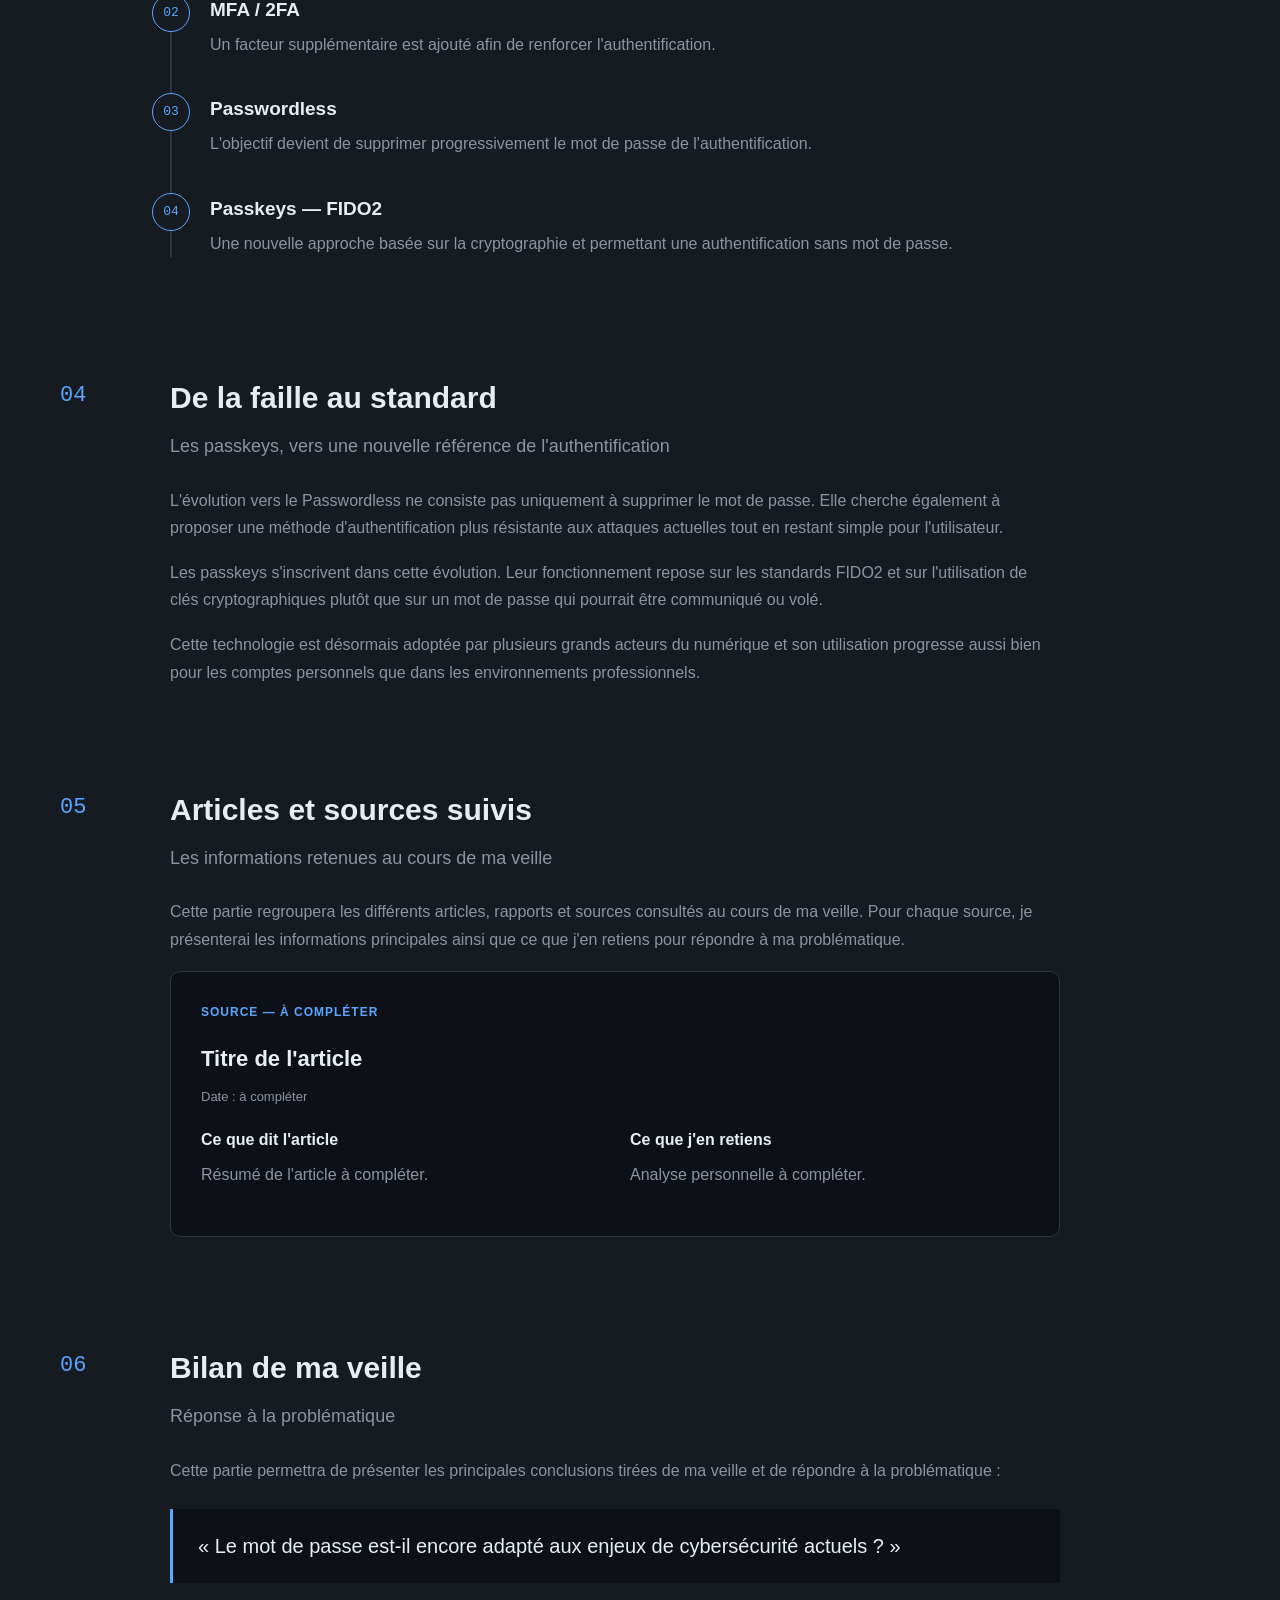
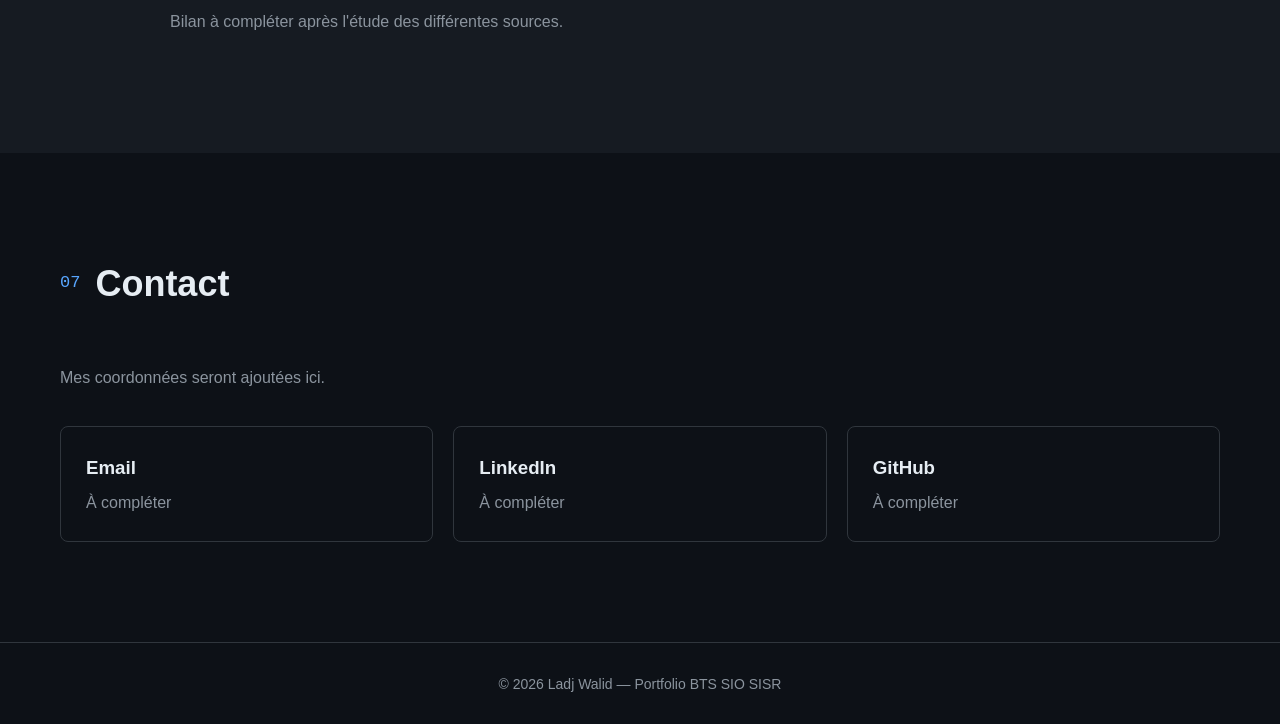
==== commit e8c69e42: "Update index.html" ====
--- a/index.html
+++ b/index.html
@@ -6,7 +6,7 @@
 
     <title>Portfolio - Ladj Walid | BTS SIO SISR</title>
 
-    <link rel="stylesheet" href="csswalid.css">
+    <link rel="stylesheet" href="portfolio.css">
 </head>
  
 <body>
--- a/portfolio.css
+++ b/portfolio.css
@@ -0,0 +1,933 @@
+
+
+* {
+    margin: 0;
+    padding: 0;
+    box-sizing: border-box;
+}
+
+html {
+    scroll-behavior: smooth;
+}
+
+body {
+    font-family: Arial, Helvetica, sans-serif;
+    background: #0d1117;
+    color: #e6edf3;
+    line-height: 1.7;
+}
+
+a {
+    color: inherit;
+    text-decoration: none;
+}
+
+p {
+    color: #8b949e;
+}
+
+
+/* =========================================================
+   NAVIGATION
+========================================================= */
+
+.header {
+    position: fixed;
+    top: 0;
+    left: 0;
+    width: 100%;
+
+    z-index: 1000;
+
+    background: rgba(13, 17, 23, 0.96);
+    border-bottom: 1px solid #30363d;
+}
+
+.navbar {
+    max-width: 1200px;
+    margin: auto;
+
+    display: flex;
+    align-items: center;
+    justify-content: space-between;
+
+    padding: 18px 20px;
+}
+
+.logo {
+    display: flex;
+    align-items: center;
+
+    font-size: 18px;
+    font-weight: bold;
+}
+
+.logo span {
+    width: 36px;
+    height: 36px;
+
+    display: flex;
+    align-items: center;
+    justify-content: center;
+
+    margin-right: 10px;
+
+    background: #58a6ff;
+    color: #0d1117;
+
+    border-radius: 8px;
+}
+
+.nav-links {
+    display: flex;
+    gap: 22px;
+
+    list-style: none;
+}
+
+.nav-links a {
+    color: #8b949e;
+
+    font-size: 14px;
+
+    transition: 0.3s;
+}
+
+.nav-links a:hover {
+    color: #58a6ff;
+}
+
+
+/* =========================================================
+   HERO
+========================================================= */
+
+.hero {
+    min-height: 100vh;
+
+    max-width: 1200px;
+    margin: auto;
+
+    display: flex;
+    align-items: center;
+
+    padding: 130px 20px 80px;
+}
+
+.hero-content {
+    max-width: 850px;
+}
+
+.eyebrow {
+    color: #58a6ff;
+
+    font-size: 13px;
+    font-weight: bold;
+
+    letter-spacing: 3px;
+
+    margin-bottom: 20px;
+}
+
+.hero h1 {
+    font-size: clamp(55px, 8vw, 90px);
+
+    line-height: 1;
+
+    margin-bottom: 20px;
+}
+
+.hero h2 {
+    color: #8b949e;
+
+    font-size: 28px;
+
+    margin-bottom: 25px;
+}
+
+.hero h2 span {
+    color: #58a6ff;
+}
+
+.hero-description {
+    max-width: 650px;
+
+    font-size: 18px;
+}
+
+.hero-buttons {
+    display: flex;
+    gap: 15px;
+
+    margin-top: 35px;
+}
+
+.btn {
+    padding: 12px 22px;
+
+    border-radius: 6px;
+
+    font-weight: bold;
+
+    transition: 0.3s;
+}
+
+.btn.primary {
+    background: #58a6ff;
+    color: #0d1117;
+}
+
+.btn.primary:hover {
+    transform: translateY(-3px);
+}
+
+.btn.secondary {
+    border: 1px solid #30363d;
+}
+
+.btn.secondary:hover {
+    border-color: #58a6ff;
+    color: #58a6ff;
+}
+
+
+/* =========================================================
+   SECTIONS
+========================================================= */
+
+.section {
+    max-width: 1200px;
+
+    margin: auto;
+
+    padding: 100px 20px;
+}
+
+.dark-section {
+    max-width: none;
+
+    padding-left: max(20px, calc((100% - 1160px) / 2));
+    padding-right: max(20px, calc((100% - 1160px) / 2));
+
+    background: #161b22;
+}
+
+.section-heading {
+    display: flex;
+    align-items: center;
+
+    gap: 15px;
+
+    margin-bottom: 50px;
+}
+
+.section-heading span {
+    color: #58a6ff;
+
+    font-family: monospace;
+
+    font-size: 17px;
+}
+
+.section-heading h2 {
+    font-size: 36px;
+}
+
+.section-intro {
+    max-width: 800px;
+
+    margin-bottom: 35px;
+}
+
+
+/* =========================================================
+   À PROPOS
+========================================================= */
+
+.about-content {
+    max-width: 850px;
+}
+
+.about-text p {
+    margin-bottom: 18px;
+
+    font-size: 17px;
+}
+
+
+/* =========================================================
+   FORMATION
+========================================================= */
+
+.formation-block {
+    max-width: 950px;
+
+    margin-bottom: 70px;
+}
+
+.formation-date {
+    color: #58a6ff;
+
+    font-size: 13px;
+    font-weight: bold;
+
+    text-transform: uppercase;
+
+    letter-spacing: 2px;
+
+    margin-bottom: 10px;
+}
+
+.formation-block h3 {
+    font-size: 26px;
+
+    margin-bottom: 5px;
+}
+
+.formation-block h4 {
+    color: #8b949e;
+
+    font-weight: normal;
+
+    margin-bottom: 20px;
+}
+
+.specialisations {
+    display: grid;
+
+    grid-template-columns: repeat(2, 1fr);
+
+    gap: 20px;
+
+    margin-top: 30px;
+}
+
+.specialisation-card {
+    padding: 28px;
+
+    background: #0d1117;
+
+    border: 1px solid #30363d;
+
+    border-radius: 10px;
+
+    transition: 0.3s;
+}
+
+.specialisation-card:hover {
+    border-color: #58a6ff;
+
+    transform: translateY(-4px);
+}
+
+.card-number {
+    color: #58a6ff;
+
+    font-family: monospace;
+}
+
+.specialisation-card h5 {
+    font-size: 21px;
+
+    margin: 10px 0;
+}
+
+.formation-choice {
+    margin-top: 25px;
+}
+
+.previous-formation {
+    margin-bottom: 0;
+}
+
+
+/* =========================================================
+   COMPÉTENCES
+========================================================= */
+
+.skills-grid {
+    display: grid;
+
+    grid-template-columns: repeat(4, 1fr);
+
+    gap: 20px;
+}
+
+.skill-card {
+    padding: 30px;
+
+    background: #161b22;
+
+    border: 1px solid #30363d;
+
+    border-radius: 10px;
+
+    transition: 0.3s;
+}
+
+.skill-card:hover {
+    border-color: #58a6ff;
+
+    transform: translateY(-5px);
+}
+
+.skill-card span {
+    color: #58a6ff;
+
+    font-family: monospace;
+}
+
+.skill-card h3 {
+    margin: 12px 0 5px;
+}
+
+.skill-card p {
+    font-size: 14px;
+}
+
+
+/* =========================================================
+   PROJETS
+========================================================= */
+
+.projects-grid {
+    display: grid;
+    grid-template-columns: 1fr;
+    gap: 25px;
+}
+
+.project-card {
+    padding: 30px;
+    background: #0d1117;
+    border: 1px solid #30363d;
+    border-radius: 10px;
+    transition: 0.3s;
+}
+
+.project-card:hover {
+    border-color: #58a6ff;
+    transform: translateY(-4px);
+}
+
+.project-card.project-featured {
+    padding: 35px;
+}
+
+.project-number {
+    color: #58a6ff;
+    font-family: monospace;
+    font-size: 17px;
+}
+
+.project-card h3 {
+    margin: 12px 0 6px;
+    font-size: 26px;
+}
+
+.project-card h4 {
+    color: #8b949e;
+    font-size: 18px;
+    font-weight: normal;
+    margin-bottom: 22px;
+}
+
+.project-card p {
+    margin-bottom: 18px;
+}
+
+.project-subtitle {
+    margin-top: 22px;
+    margin-bottom: 8px;
+    color: #e6edf3;
+}
+
+.project-list {
+    margin-left: 20px;
+    margin-bottom: 18px;
+    color: #8b949e;
+}
+
+.project-list li {
+    margin-bottom: 4px;
+}
+
+.project-screens {
+    display: grid;
+    grid-template-columns: repeat(3, 1fr);
+    gap: 15px;
+    margin-top: 30px;
+}
+
+.screen-placeholder {
+    min-height: 180px;
+    display: flex;
+    align-items: center;
+    justify-content: center;
+    padding: 20px;
+    text-align: center;
+    color: #8b949e;
+    background: #161b22;
+    border: 1px dashed #30363d;
+    border-radius: 8px;
+    font-family: monospace;
+    font-size: 13px;
+}
+
+
+/* =========================================================
+   EXPÉRIENCES
+========================================================= */
+
+.experiences-container {
+    min-height: 120px;
+}
+
+
+/* =========================================================
+   VEILLE — HEADER
+========================================================= */
+
+.watch-title {
+    margin-bottom: 45px;
+}
+
+.watch-label {
+    color: #58a6ff;
+
+    font-size: 12px;
+
+    font-weight: bold;
+
+    letter-spacing: 2px;
+
+    margin-bottom: 10px;
+}
+
+.watch-title h3 {
+    font-size: 42px;
+}
+
+.problematic-box {
+    max-width: 900px;
+
+    padding: 30px;
+
+    margin-bottom: 60px;
+
+    border-left: 3px solid #58a6ff;
+
+    background: #0d1117;
+}
+
+.problematic-box h3 {
+    font-size: 25px;
+
+    font-weight: normal;
+}
+
+
+/* =========================================================
+   VEILLE — INTRODUCTION
+========================================================= */
+
+.watch-introduction {
+    max-width: 900px;
+
+    padding: 35px;
+
+    margin-bottom: 70px;
+
+    background: #0d1117;
+
+    border: 1px solid #30363d;
+
+    border-radius: 10px;
+}
+
+.watch-introduction h3 {
+    font-size: 27px;
+
+    margin-bottom: 18px;
+}
+
+.watch-introduction p {
+    font-size: 16px;
+}
+
+
+/* =========================================================
+   VEILLE — SECTIONS
+========================================================= */
+
+.watch-section {
+    display: grid;
+
+    grid-template-columns: 80px 1fr;
+
+    gap: 30px;
+
+    max-width: 1000px;
+
+    margin-bottom: 80px;
+}
+
+.watch-section-number {
+    color: #58a6ff;
+
+    font-family: monospace;
+
+    font-size: 22px;
+
+    padding-top: 5px;
+}
+
+.watch-section h3 {
+    font-size: 30px;
+
+    margin-bottom: 8px;
+}
+
+.watch-section h4 {
+    color: #8b949e;
+
+    font-size: 18px;
+
+    font-weight: normal;
+
+    margin-bottom: 25px;
+}
+
+.watch-section p {
+    margin-bottom: 18px;
+}
+
+
+/* =========================================================
+   AUTHENTIFICATION — TIMELINE
+========================================================= */
+
+.authentication-timeline {
+    margin-top: 35px;
+
+    border-left: 2px solid #30363d;
+
+    padding-left: 30px;
+}
+
+.auth-step {
+    display: flex;
+
+    gap: 20px;
+
+    position: relative;
+
+    margin-bottom: 35px;
+}
+
+.auth-step > span {
+    width: 38px;
+    height: 38px;
+
+    display: flex;
+    align-items: center;
+    justify-content: center;
+
+    flex-shrink: 0;
+
+    margin-left: -50px;
+
+    background: #161b22;
+
+    border: 1px solid #58a6ff;
+
+    border-radius: 50%;
+
+    color: #58a6ff;
+
+    font-family: monospace;
+}
+
+.auth-step h5 {
+    font-size: 19px;
+
+    margin-bottom: 5px;
+}
+
+.auth-step p {
+    margin-bottom: 0;
+}
+
+
+/* =========================================================
+   ARTICLES
+========================================================= */
+
+.articles-intro {
+    margin-bottom: 30px;
+}
+
+.article-card {
+    padding: 30px;
+
+    margin-bottom: 25px;
+
+    background: #0d1117;
+
+    border: 1px solid #30363d;
+
+    border-radius: 10px;
+}
+
+.article-source {
+    color: #58a6ff;
+
+    font-size: 12px;
+
+    font-weight: bold;
+
+    letter-spacing: 1px;
+}
+
+.article-card h5 {
+    font-size: 22px;
+
+    margin: 8px 0;
+}
+
+.article-date {
+    font-size: 13px;
+
+    margin-bottom: 25px;
+}
+
+.article-summary {
+    display: grid;
+
+    grid-template-columns: repeat(2, 1fr);
+
+    gap: 30px;
+}
+
+.article-summary strong {
+    display: block;
+
+    margin-bottom: 8px;
+}
+
+
+/* =========================================================
+   BILAN
+========================================================= */
+
+.watch-conclusion {
+    margin-bottom: 0;
+}
+
+.watch-conclusion blockquote {
+    margin: 25px 0;
+
+    padding: 20px 25px;
+
+    border-left: 3px solid #58a6ff;
+
+    background: #0d1117;
+
+    color: #e6edf3;
+
+    font-size: 20px;
+}
+
+
+/* =========================================================
+   CONTACT
+========================================================= */
+
+.contact-grid {
+    display: grid;
+
+    grid-template-columns: repeat(3, 1fr);
+
+    gap: 20px;
+
+    margin-top: 30px;
+}
+
+.contact-card {
+    padding: 25px;
+
+    border: 1px solid #30363d;
+
+    border-radius: 8px;
+}
+
+.contact-card h3 {
+    margin-bottom: 5px;
+}
+
+
+/* =========================================================
+   FOOTER
+========================================================= */
+
+footer {
+    padding: 30px;
+
+    text-align: center;
+
+    border-top: 1px solid #30363d;
+
+    background: #0d1117;
+}
+
+footer p {
+    font-size: 14px;
+}
+
+
+/* =========================================================
+   RESPONSIVE
+========================================================= */
+
+@media (max-width: 900px) {
+
+    .nav-links {
+        display: none;
+    }
+
+    .skills-grid {
+        grid-template-columns: repeat(2, 1fr);
+    }
+
+    .specialisations {
+        grid-template-columns: 1fr;
+    }
+
+    .contact-grid {
+        grid-template-columns: 1fr;
+    }
+
+    .article-summary {
+        grid-template-columns: 1fr;
+    }
+
+    .project-screens {
+        grid-template-columns: 1fr;
+    }
+
+}
+
+
+@media (max-width: 600px) {
+
+    .section {
+        padding: 70px 20px;
+    }
+
+    .dark-section {
+        padding-left: 20px;
+        padding-right: 20px;
+    }
+
+    .hero h1 {
+        font-size: 55px;
+    }
+
+    .hero h2 {
+        font-size: 22px;
+    }
+
+    .hero-buttons {
+        flex-direction: column;
+    }
+
+    .skills-grid {
+        grid-template-columns: 1fr;
+    }
+
+    .watch-title h3 {
+        font-size: 32px;
+    }
+
+
+
+
+
+
+.pdf-button {
+    display: inline-flex !important;
+    align-items: center;
+    gap: 15px;
+    margin-top: 30px;
+    padding: 14px 22px;
+    background: #161b22 !important;
+    border: 1px solid #30363d !important;
+    border-radius: 8px;
+    color: white !important;
+    text-decoration: none !important;
+    font-size: 14px;
+    font-weight: 600;
+    transition: all 0.25s ease;
+}
+
+.pdf-button span {
+    color: #58a6ff;
+    font-size: 18px;
+}
+
+.pdf-button:hover {
+    background: #1c2430 !important;
+    border-color: #58a6ff !important;
+    color: #58a6ff !important;
+    transform: translateY(-2px);
+}
+
+
+
+
+
+    .problematic-box h3 {
+        font-size: 21px;
+    }
+
+    .watch-section {
+        grid-template-columns: 1fr;
+        gap: 10px;
+    }
+
+    .watch-section-number {
+        padding-top: 0;
+    }
+
+}
+
+
+
+
+
+.pdf-button {
+    display: inline-flex !important;
+    align-items: center;
+    gap: 15px;
+    margin-top: 30px;
+    padding: 14px 22px;
+    background: #161b22 !important;
+    border: 1px solid #30363d !important;
+    border-radius: 8px;
+    color: white !important;
+    text-decoration: none !important;
+    font-size: 14px;
+    font-weight: 600;
+    transition: all 0.25s ease;
+}
+
+.pdf-button span {
+    color: #58a6ff;
+    font-size: 18px;
+}
+
+.pdf-button:hover {
+    background: #1c2430 !important;
+    border-color: #58a6ff !important;
+    color: #58a6ff !important;
+    transform: translateY(-2px);
+}
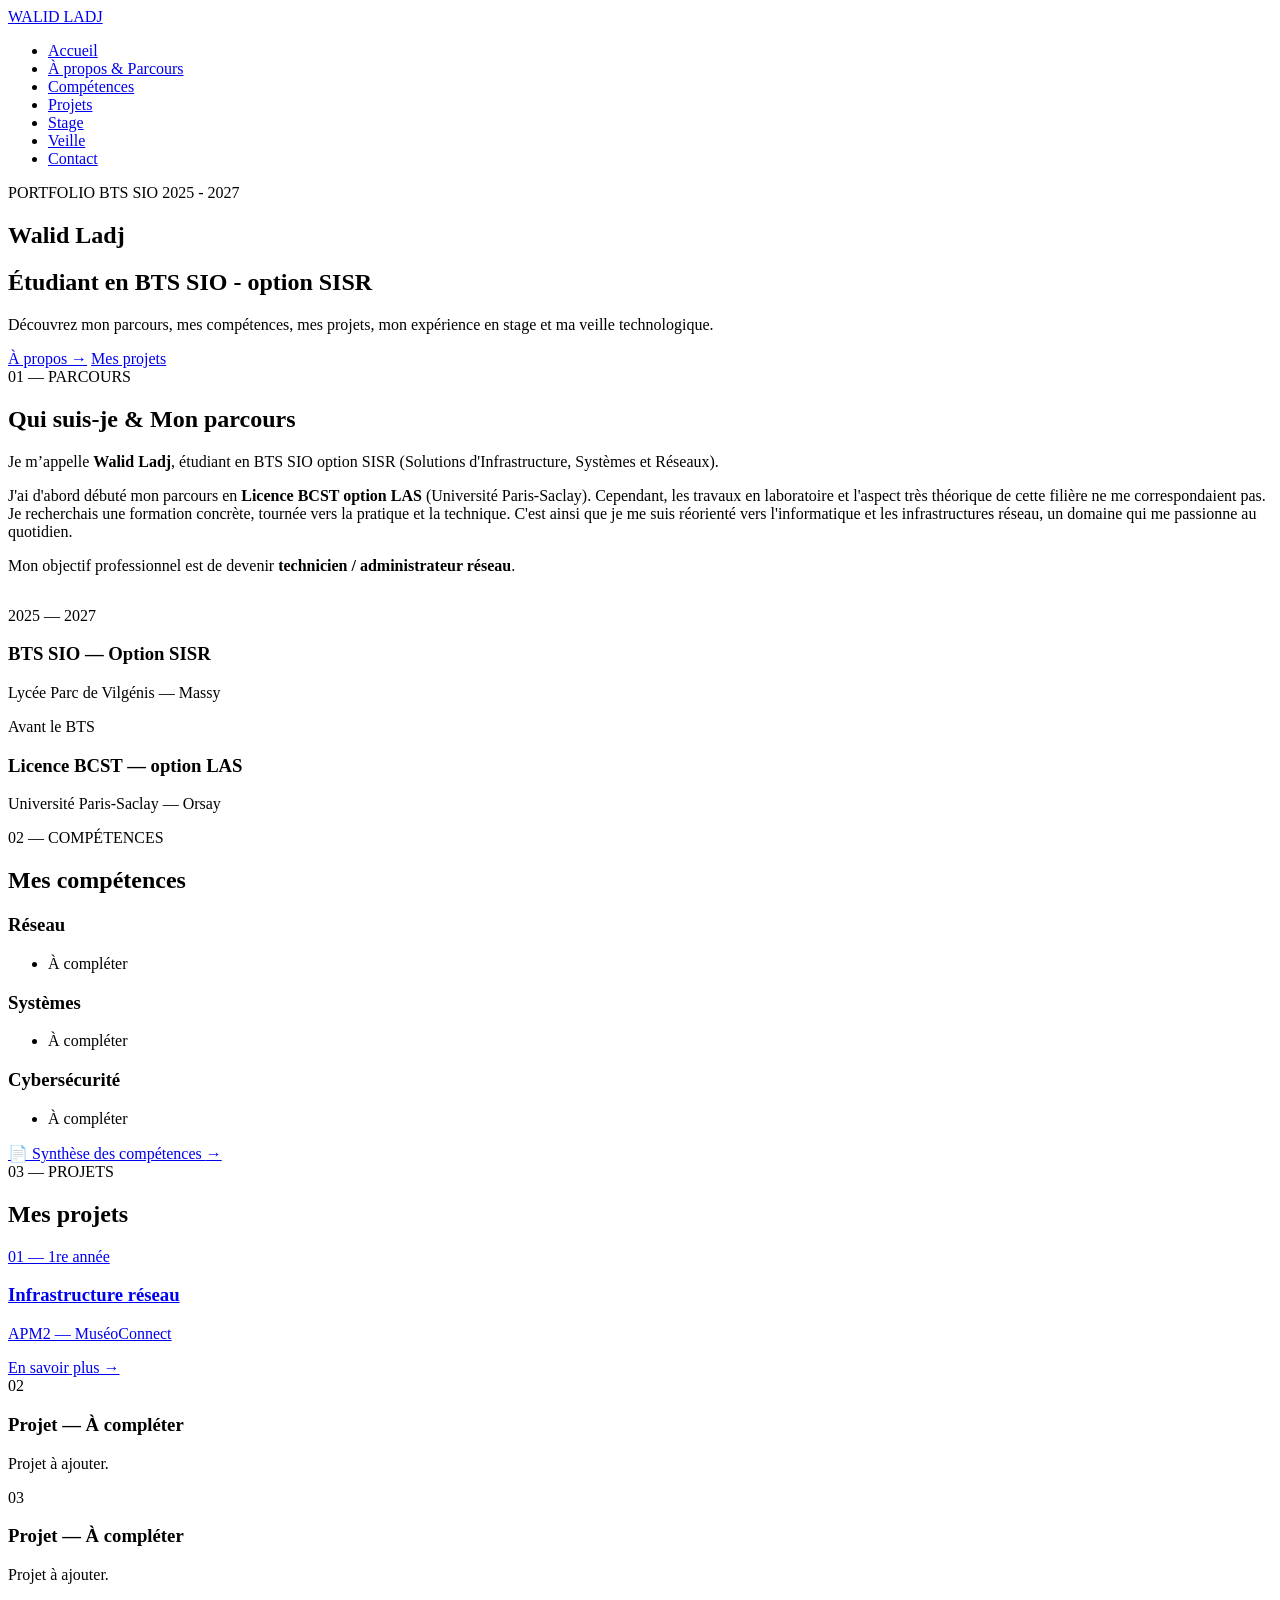
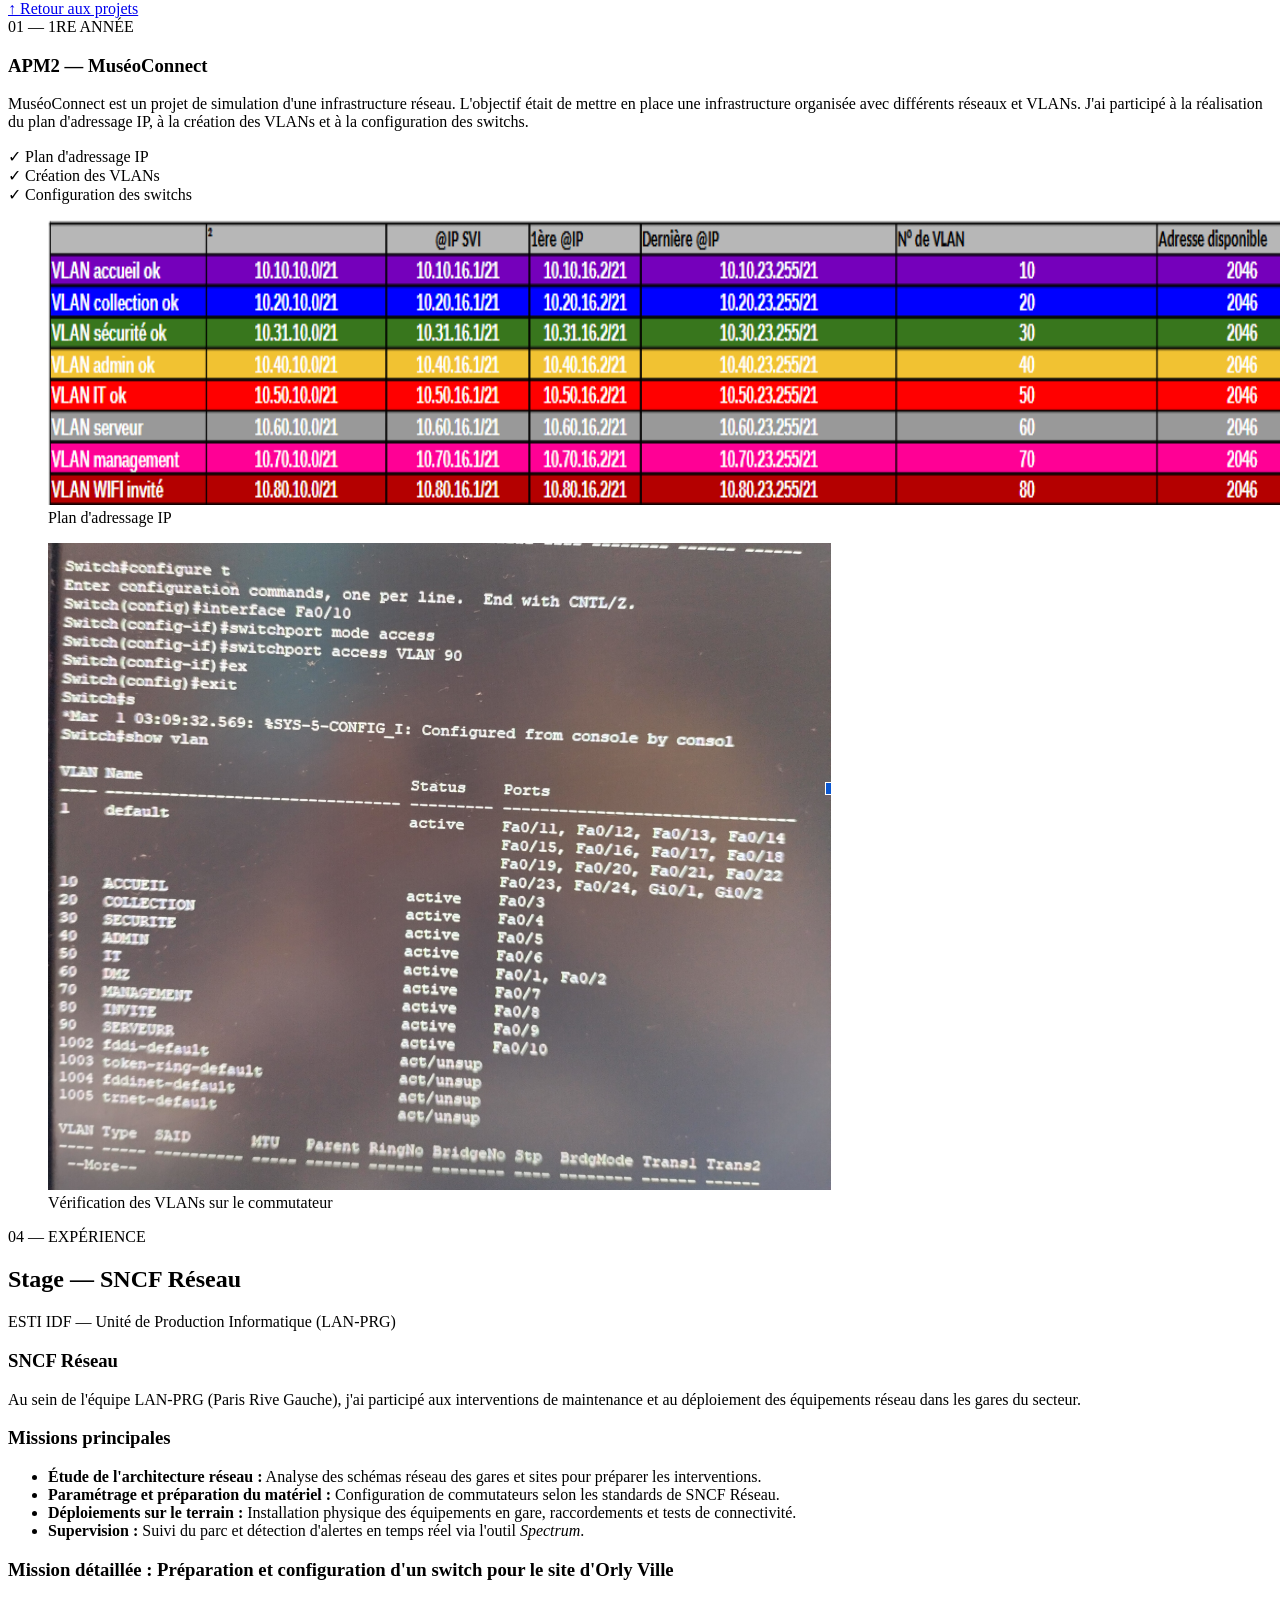
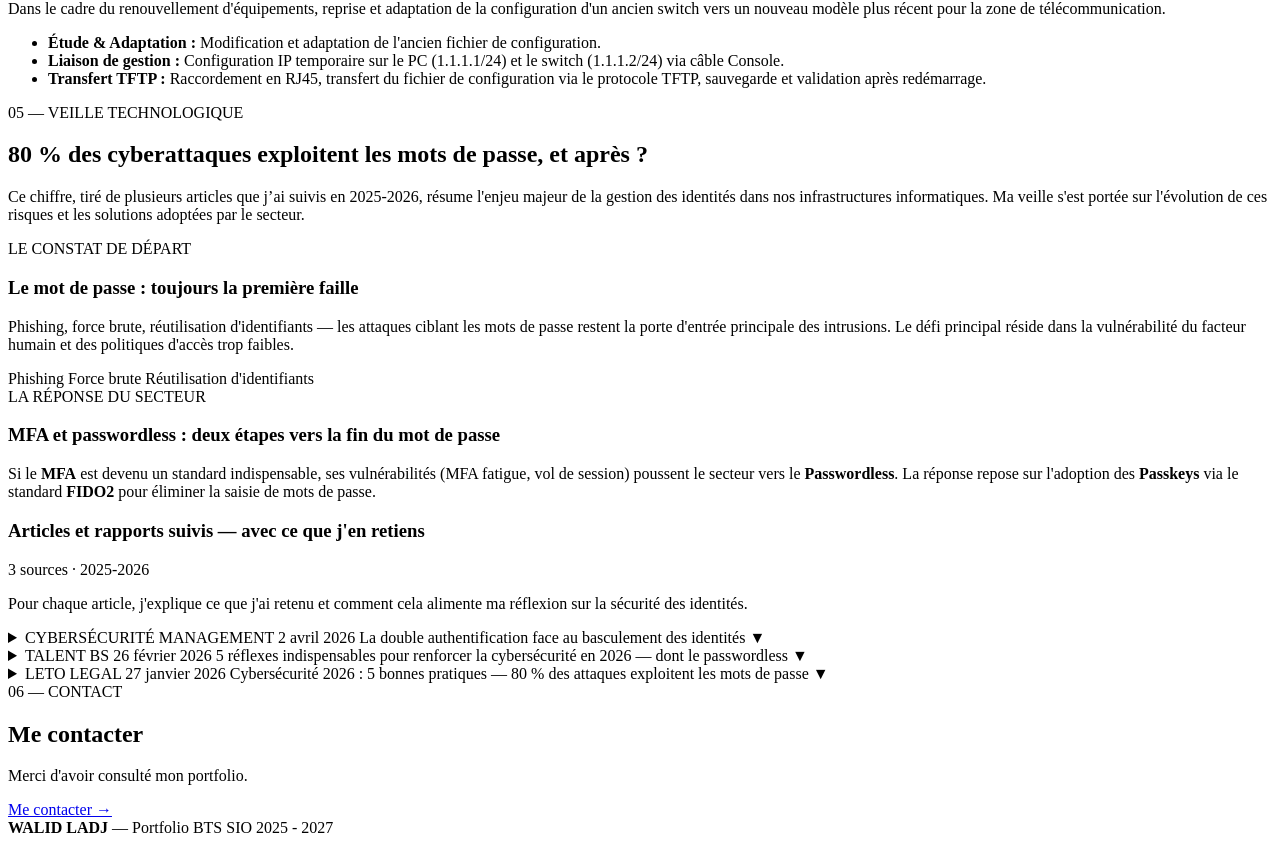
==== commit 86538f63: "Update greeting message from 'Hello' to 'Goodbye'" ====
--- a/index.html
+++ b/index.html
@@ -3,907 +3,344 @@
 <head>
     <meta charset="UTF-8">
     <meta name="viewport" content="width=device-width, initial-scale=1.0">
-
-    <title>Portfolio - Ladj Walid | BTS SIO SISR</title>
-
-    <link rel="stylesheet" href="portfolio.css">
+    <title>Portfolio BTS SIO 2025 - 2027 — Walid Ladj</title>
+    <link rel="stylesheet" href="css.css">
 </head>
- 
 <body>
 
-    <!-- ================= NAVIGATION ================= -->
-
-    <header class="header">
-        <nav class="navbar">
-
-            <a href="#accueil" class="logo">
-                <span>W</span> Ladj Walid
-            </a>
-
+<header class="navbar">
+    <div class="container">
+        <a href="#accueil" class="logo">WALID LADJ</a>
+        <nav>
             <ul class="nav-links">
                 <li><a href="#accueil">Accueil</a></li>
-                <li><a href="#apropos">À propos</a></li>
-                <li><a href="#formation">Formation</a></li>
+                <li><a href="#a-propos">À propos & Parcours</a></li>
                 <li><a href="#competences">Compétences</a></li>
                 <li><a href="#projets">Projets</a></li>
-                <li><a href="#experiences">Expériences</a></li>
+                <li><a href="#stage">Stage</a></li>
                 <li><a href="#veille">Veille</a></li>
                 <li><a href="#contact">Contact</a></li>
             </ul>
-
         </nav>
-    </header>
-
-
-    <!-- ================= ACCUEIL ================= -->
-
-    <section id="accueil" class="hero">
-
-        <div class="hero-content">
-
-            <p class="eyebrow">PORTFOLIO BTS SIO — SISR</p>
-
-            <h1>Ladj Walid</h1>
-
-            <h2>
-                Étudiant en BTS SIO
-                <span>SISR</span>
-            </h2>
-
-            <p class="hero-description">
-                Je me forme aux infrastructures, aux systèmes,
-                aux réseaux et à la sécurité informatique.
+    </div>
+</header>
+
+<main>
+
+<!-- =========================
+     ACCUEIL
+========================= -->
+<section id="accueil" class="hero">
+    <div class="container hero-content">
+        <div class="hero-label">PORTFOLIO BTS SIO 2025 - 2027</div>
+        <h1>Walid Ladj</h1>
+        <h2>Étudiant en BTS SIO - option SISR</h2>
+        <p>Découvrez mon parcours, mes compétences, mes projets, mon expérience en stage et ma veille technologique.</p>
+        <div class="hero-buttons">
+            <a href="#a-propos" class="button">À propos →</a>
+            <a href="#projets" class="button secondary">Mes projets</a>
+        </div>
+    </div>
+</section>
+
+<!-- =========================
+     À PROPOS & PARCOURS (FUSIONNÉS)
+========================= -->
+<section id="a-propos">
+    <div class="container narrow">
+        <div class="section-number">01 — PARCOURS</div>
+        <h2 class="section-title">Qui suis-je & Mon parcours</h2>
+        <div class="about-text">
+            <p>Je m’appelle <strong>Walid Ladj</strong>, étudiant en BTS SIO option SISR (Solutions d'Infrastructure, Systèmes et Réseaux).</p>
+            
+            <p>J'ai d'abord débuté mon parcours en <strong>Licence BCST option LAS</strong> (Université Paris-Saclay). Cependant, les travaux en laboratoire et l'aspect très théorique de cette filière ne me correspondaient pas. Je recherchais une formation concrète, tournée vers la pratique et la technique. C'est ainsi que je me suis réorienté vers l'informatique et les infrastructures réseau, un domaine qui me passionne au quotidien.</p>
+
+            <p>Mon objectif professionnel est de devenir <strong>technicien / administrateur réseau</strong>.</p>
+        </div>
+
+        <div class="formation-grid" style="margin-top: 2rem;">
+            <div class="formation-card">
+                <span class="date">2025 — 2027</span>
+                <h3>BTS SIO — Option SISR</h3>
+                <p>Lycée Parc de Vilgénis — Massy</p>
+            </div>
+            <div class="formation-card">
+                <span class="date">Avant le BTS</span>
+                <h3>Licence BCST — option LAS</h3>
+                <p>Université Paris-Saclay — Orsay</p>
+            </div>
+        </div>
+    </div>
+</section>
+
+<!-- =========================
+     COMPÉTENCES
+========================= -->
+<section id="competences">
+    <div class="container">
+        <div class="section-number">02 — COMPÉTENCES</div>
+        <h2 class="section-title">Mes compétences</h2>
+
+        <div class="skills-grid">
+            <!-- RÉSEAU (Conservé intact) -->
+            <div class="skill-card">
+                <h3>Réseau</h3>
+                <ul>
+                    <li>À compléter</li>
+                </ul>
+            </div>
+
+            <!-- SYSTÈMES -->
+            <div class="skill-card">
+                <h3>Systèmes</h3>
+                <ul>
+                    <li>À compléter</li>
+                </ul>
+            </div>
+
+            <!-- OUTILS -->
+
+
+            <!-- CYBERSÉCURITÉ -->
+            <div class="skill-card">
+                <h3>Cybersécurité</h3>
+                <ul>
+                    <li>À compléter</li>
+                </ul>
+            </div>
+        </div>
+
+        <a href="Tableau de synthèse des compétences.pdf" download class="pdf-button">
+            📄 Synthèse des compétences <span>→</span>
+        </a>
+    </div>
+</section>
+
+<!-- =========================
+     PROJETS
+========================= -->
+<section id="projets">
+    <div class="container">
+        <div class="section-number">03 — PROJETS</div>
+        <h2 class="section-title">Mes projets</h2>
+
+        <div class="projects-grid">
+            <a href="#apm2" class="project-card">
+                <div>
+                    <div class="project-number">01 — 1re année</div>
+                    <h3>Infrastructure réseau</h3>
+                    <p>APM2 — MuséoConnect</p>
+                </div>
+                <span>En savoir plus →</span>
+            </a>
+
+            <div class="project-card">
+                <div>
+                    <div class="project-number">02</div>
+                    <h3>Projet — À compléter</h3>
+                    <p>Projet à ajouter.</p>
+                </div>
+            </div>
+
+            <div class="project-card">
+                <div>
+                    <div class="project-number">03</div>
+                    <h3>Projet — À compléter</h3>
+                    <p>Projet à ajouter.</p>
+                </div>
+            </div>
+        </div>
+
+<!-- DÉTAIL APM2 -->
+<div id="apm2" class="project-detail">
+    <a href="#projets" class="back-project">↑ Retour aux projets</a>
+    <div class="section-number">01 — 1RE ANNÉE</div>
+    <h3>APM2 — MuséoConnect</h3>
+    <p class="project-description">
+        MuséoConnect est un projet de simulation d'une infrastructure réseau. L'objectif était de mettre en place une infrastructure organisée avec différents réseaux et VLANs. J'ai participé à la réalisation du plan d'adressage IP, à la création des VLANs et à la configuration des switchs.
+    </p>
+
+    <div class="project-missions">
+        <div>✓ Plan d'adressage IP</div>
+        <div>✓ Création des VLANs</div>
+        <div>✓ Configuration des switchs</div>
+    </div>
+
+    <!-- IMAGES AFFICHÉES UNE PAR UNE (UNE PAR LIGNE) -->
+    <div class="project-images-single">
+        <figure class="single-image-box">
+            <img src="images/ip.png" alt="Plan d'adressage IP">
+            <figcaption>Plan d'adressage IP</figcaption>
+        </figure>
+        <figure class="single-image-box">
+            <img src="images/switch1.png" alt="Configuration VLAN">
+            <figcaption>Vérification des VLANs sur le commutateur</figcaption>
+        </figure>
+    </div>
+</div>
+
+<!-- =========================
+     STAGE (VERSION CONCISE)
+========================= -->
+<!-- =========================
+     STAGE (STRUCTURE EXACTE DU RAPPORT)
+========================= -->
+<section id="stage">
+    <div class="container">
+        <div class="section-number">04 — EXPÉRIENCE</div>
+        <h2 class="section-title">Stage — SNCF Réseau</h2>
+
+        <div class="stage-company">
+            <div>
+                <span class="stage-date">ESTI IDF — Unité de Production Informatique (LAN-PRG)</span>
+                <h3>SNCF Réseau</h3>
+            </div>
+            <p>
+Au sein de l'équipe LAN-PRG (Paris Rive Gauche), j'ai participé aux interventions de maintenance et au déploiement des équipements réseau dans les gares du secteur.            </p>
+        </div>
+
+        <div class="stage-introduction">
+            <h3>Missions principales</h3>
+            <ul>
+                <li><strong>Étude de l'architecture réseau :</strong> Analyse des schémas réseau des gares et sites pour préparer les interventions.</li>
+                <li><strong>Paramétrage et préparation du matériel :</strong> Configuration de commutateurs selon les standards de SNCF Réseau.</li>
+                <li><strong>Déploiements sur le terrain :</strong> Installation physique des équipements en gare, raccordements et tests de connectivité.</li>
+                <li><strong>Supervision :</strong> Suivi du parc et détection d'alertes en temps réel via l'outil <em>Spectrum</em>.</li>
+            </ul>
+        </div>
+
+        <div class="stage-mission-focus">
+            <h3>Mission détaillée : Préparation et configuration d'un switch pour le site d'Orly Ville</h3>
+            <p>
+                Dans le cadre du renouvellement d'équipements, reprise et adaptation de la configuration d'un ancien switch vers un nouveau modèle plus récent pour la zone de télécommunication.
             </p>
-
-            <div class="hero-buttons">
-                <a href="#apropos" class="btn primary">
-                    À propos de moi
-                </a>
-
-                <a href="#veille" class="btn secondary">
-                    Ma veille
-                </a>
-            </div>
-
-        </div>
-
-    </section>
-
-
-    <main>
-
-        <!-- ================= À PROPOS ================= -->
-
-        <section id="apropos" class="section">
-
-            <div class="section-heading">
-                <span>01</span>
-                <h2>À propos de moi</h2>
-            </div>
-
-            <div class="about-content">
-
-                <div class="about-text">
-
-                    <p>
-                        Bonjour, je m'appelle Ladj Walid.
-                    </p>
-
-                    <p>
-                        Actuellement étudiant en BTS SIO au lycée Parc de
-                        Vilgenis, je me forme pour intégrer le secteur
-                        des infrastructures numériques.
-                    </p>
-
-                    <p>
-                        Issu d'un parcours initial en Licence de Biologie
-                        (option LAS), j'ai choisi de réorienter mon parcours
-                        vers l'informatique.
-                    </p>
-
-                    <p>
-                        Calme, rigoureux et méthodique, je m'intéresse
-                        particulièrement aux systèmes, aux réseaux et
-                        à la sécurité informatique.
-                    </p>
-
+            <ul>
+                <li><strong>Étude & Adaptation :</strong> Modification et adaptation de l'ancien fichier de configuration.</li>
+                <li><strong>Liaison de gestion :</strong> Configuration IP temporaire sur le PC (1.1.1.1/24) et le switch (1.1.1.2/24) via câble Console.</li>
+                <li><strong>Transfert TFTP :</strong> Raccordement en RJ45, transfert du fichier de configuration via le protocole TFTP, sauvegarde et validation après redémarrage.</li>
+            </ul>
+        </div>
+    </div>
+</section>
+
+<!-- =========================
+     VEILLE TECHNOLOGIQUE
+========================= -->
+<!-- =========================
+     VEILLE TECHNOLOGIQUE
+========================= -->
+<section id="veille">
+    <div class="container">
+        <div class="section-number">05 — VEILLE TECHNOLOGIQUE</div>
+        
+        <h2 class="veille-hero-title">80 % des cyberattaques exploitent les mots de passe, et après ?</h2>
+        
+        <p class="veille-hero-desc">
+            Ce chiffre, tiré de plusieurs articles que j’ai suivis en 2025-2026, résume l'enjeu majeur de la gestion des identités dans nos infrastructures informatiques. Ma veille s'est portée sur l'évolution de ces risques et les solutions adoptées par le secteur.
+        </p>
+
+        <div class="veille-cards-container">
+            <!-- CARTE 1 : LE CONSTAT -->
+            <div class="veille-card">
+                <span class="veille-badge">LE CONSTAT DE DÉPART</span>
+                <h3>Le mot de passe : toujours la première faille</h3>
+                <p>
+                    Phishing, force brute, réutilisation d'identifiants — les attaques ciblant les mots de passe restent la porte d'entrée principale des intrusions. Le défi principal réside dans la vulnérabilité du facteur humain et des politiques d'accès trop faibles.
+                </p>
+                <div class="veille-tags">
+                    <span class="tag">Phishing</span>
+                    <span class="tag">Force brute</span>
+                    <span class="tag">Réutilisation d'identifiants</span>
                 </div>
-
-            </div>
-
-        </section>
-
-
-        <!-- ================= FORMATION ================= -->
-
-        <section id="formation" class="section dark-section">
-
-            <div class="section-heading">
-                <span>02</span>
-                <h2>Formation</h2>
-            </div>
-
-
-            <!-- BTS SIO -->
-
-            <article class="formation-block">
-
-                <div class="formation-date">
-                    Formation actuelle
-                </div>
-
-                <h3>
-                    BTS SIO — Services Informatiques aux Organisations
-                </h3>
-
-                <h4>
-                    Lycée Parc de Vilgenis
-                </h4>
-
+            </div>
+
+            <!-- CARTE 2 : LA RÉPONSE -->
+            <div class="veille-card">
+                <span class="veille-badge">LA RÉPONSE DU SECTEUR</span>
+                <h3>MFA et passwordless : deux étapes vers la fin du mot de passe</h3>
                 <p>
-                    Le BTS SIO est une formation de deux ans qui prépare
-                    aux métiers de l'informatique. Elle propose deux
-                    spécialités : SLAM et SISR.
-                </p>
-
-                <div class="specialisations">
-
-                    <div class="specialisation-card">
-
-                        <span class="card-number">01</span>
-
-                        <h5>
-                            SLAM
-                        </h5>
-
-                        <p>
-                            Cette spécialité est principalement orientée
-                            vers le développement, la programmation et
-                            la création d'applications.
-                        </p>
-
-                    </div>
-
-
-                    <div class="specialisation-card">
-
-                        <span class="card-number">02</span>
-
-                        <h5>
-                            SISR
-                        </h5>
-
-                        <p>
-                            Cette spécialité est orientée vers les
-                            systèmes, les réseaux, l'installation,
-                            la configuration et la maintenance des
-                            infrastructures informatiques.
-                        </p>
-
-                    </div>
-
-                </div>
-
-                <p class="formation-choice">
-                    J'ai choisi la spécialité <strong>SISR</strong>,
-                    qui correspond davantage à mon intérêt pour les
-                    infrastructures réseau, les systèmes et la
-                    cybersécurité.
-                </p>
-
-            </article>
-
-
-            <!-- LICENCE -->
-
-            <article class="formation-block previous-formation">
-
-                <div class="formation-date">
-                    Parcours précédent
-                </div>
-
-                <h3>
-                    Licence de Biologie, Chimie et Sciences de la Terre
-                    (BCST) — Option LAS
-                </h3>
-
-                <h4>
-                    Université Paris-Saclay — Orsay
-                </h4>
-
-                <p>
-                    Première année de licence effectuée avant ma
-                    réorientation vers l'informatique.
-                </p>
-
-            </article>
-
-        </section>
-
-
-        <!-- ================= COMPÉTENCES ================= -->
-
-        <section id="competences" class="section">
-
-            <div class="section-heading">
-                <span>03</span>
-                <h2>Compétences</h2>
-            </div>
-
-            <p class="section-intro">
-                Cette rubrique présente les compétences techniques
-                que j'ai développées au cours de ma formation.
-            </p>
-
-            <div class="skills-grid">
-
-                <article class="skill-card">
-                    <span>01</span>
-                    <h3>Réseaux</h3>
-                    <p>
-                        <br>Segmentation réseau (VLAN)</br>
-                        <br>Adressage IP (IPv4)</br>
-                        <br>Configuration de switches et routeurs</br>
-                        <br> à compléter </br>
-                    </p>
-                </article>
-
-                <article class="skill-card">
-                    <span>02</span>
-                    <h3>Systèmes</h3>
-                    <p>
-                        À compléter.
-                    </p>
-                </article>
-
-                <article class="skill-card">
-                    <span>03</span>
-                    <h3>Cybersécurité</h3>
-                    <p>
-                        À compléter.
-                    </p>
-                </article>
-
-                <article class="skill-card">
-                    <span>04</span>
-                    <h3>Virtualisation</h3>
-                    <p>
-                        À compléter.
-                    </p>
-                </article>
-
+Si le <strong>MFA</strong> est devenu un standard indispensable, ses vulnérabilités (MFA fatigue, vol de session) poussent le secteur vers le <strong>Passwordless</strong>. La réponse repose sur l'adoption des <strong>Passkeys</strong> via le standard <strong>FIDO2</strong> pour éliminer la saisie de mots de passe.                </p>
+            </div>
+        </div>
+    </div>
+</section>
+
+<!-- =========================
+     ARTICLES ET SOURCES
+========================= -->
+<div class="articles-section">
+    <div class="articles-header">
+        <h3>Articles et rapports suivis — avec ce que j'en retiens</h3>
+        <span class="sources-count">3 sources · 2025-2026</span>
+    </div>
+    <p class="articles-sub">Pour chaque article, j'explique ce que j'ai retenu et comment cela alimente ma réflexion sur la sécurité des identités.</p>
+
+    <div class="articles-list">
+        <!-- ARTICLE 1 -->
+        <details class="article-item">
+            <summary class="article-summary">
+                <span class="badge-source green">CYBERSÉCURITÉ MANAGEMENT</span>
+                <span class="badge-date">2 avril 2026</span>
+                <span class="article-title">La double authentification face au basculement des identités</span>
+                <span class="chevron">▼</span>
+            </summary>
+            <div class="article-content">
+                <p>Cet article analyse l'évolution des attaques ciblant la double authentification (MFA fatigue, contournement de session) et explique pourquoi la simple protection par second facteur ne suffit plus face aux menaces modernes.</p>
+                <a href="https://cybersecurite-management.fr/actualites/la-double-authentification-face-au-basculement-des-identites/" target="_blank" rel="noopener">Consulter l'article →</a>
+            </div>
+        </details>
+
+        <!-- ARTICLE 2 -->
+        <details class="article-item">
+            <summary class="article-summary">
+                <span class="badge-source green">TALENT BS</span>
+                <span class="badge-date">26 février 2026</span>
+                <span class="article-title">5 réflexes indispensables pour renforcer la cybersécurité en 2026 — dont le passwordless</span>
+                <span class="chevron">▼</span>
+            </summary>
+            <div class="article-content">
+                <p>Mise en avant de la transition vers le "passwordless" (passkeys, FIDO2) pour supprimer l'élément le plus vulnérable : la saisie et le stockage des mots de passe traditionnels.</p>
+                <a href="https://www.talent-bs.com/2026/02/26/5-reflexes-indispensables-pour-renforcer-la-cybersecurite-de-votre-pme-en-2026/" target="_blank" rel="noopener">Consulter l'article →</a>
+            </div>
+        </details>
+
+        <!-- ARTICLE 3 -->
+        <details class="article-item">
+            <summary class="article-summary">
+                <span class="badge-source green">LETO LEGAL</span>
+                <span class="badge-date">27 janvier 2026</span>
+                <span class="article-title">Cybersécurité 2026 : 5 bonnes pratiques — 80 % des attaques exploitent les mots de passe</span>
+                <span class="chevron">▼</span>
+            </summary>
+            <div class="article-content">
+                <p>Ce guide confirme que 80 % des intrusions en 2025 exploitent des mots de passe faibles, volés ou réutilisés. Utiliser un mot de passe simple équivaut techniquement à laisser la clé sous le paillasson.</p>
+                <a href="https://www.leto.legal/guides/cybersecurite-5-bonnes-pratiques" target="_blank" rel="noopener">Consulter l'article →</a>
+            </div>
+        </details>
+    </div>
 </div>
 
-<a href="Tableau de synthèse des compétences.pdf" download class="pdf-button">
-    📄 Synthèse des compétences
-    <span>→</span>
-</a>
-           
-
-        </section>
-
-
-        <!-- ================= PROJETS ================= -->
-
-        <section id="projets" class="section dark-section">
-
-            <div class="section-heading">
-                <span>04</span>
-                <h2>Projets</h2>
-            </div>
-
-            <p class="section-intro">
-                Retrouvez ici mes projets réalisés au cours de ma
-                formation et dans le cadre de mon parcours personnel.
-            </p>
-
-            <div class="projects-grid">
-
-                <!-- ================= APM1 ================= -->
-
-                <article class="project-card">
-                    <span class="project-number">01</span>
-
-                    <h3>APM1 — Mise en place de serveurs</h3>
-
-                    <p>
-                        Installation de serveurs permettant d’héberger différents
-                        services du système d’information.
-                    </p>
-                </article>
-
-
-                <!-- ================= APM2 ================= -->
-
-                <article class="project-card project-featured">
-                    <span class="project-number">02</span>
-
-                    <h3>APM2 — MuséoConnect</h3>
-
-                    <h4>Segmentation du réseau du Musée du Louvre</h4>
-
-                    <p>
-                        Projet réalisé dans le cadre de l’atelier de professionnalisation
-                        APM2.
-                    </p>
-
-                    <p>
-                        L’objectif était de restructurer et segmenter le réseau
-                        informatique du musée afin d’améliorer son organisation et sa sécurité.
-                    </p>
-
-                    <div class="project-subtitle">
-                        <strong>Notions abordées :</strong>
-                    </div>
-
-                    <ul class="project-list">
-                        <li>Segmentation réseau (VLAN)</li>
-                        <li>Plan d’adressage IP en VLSM</li>
-                        <li>Configuration du switch</li>
-                        <li>Configuration du routage inter-vlan</li>
-                    </ul>
-
-                    <div class="project-subtitle">
-                        <strong>Ma participation :</strong>
-                    </div>
-
-                    <p>
-                        Plan d’adressage IP et configuration réseau.
-                    </p>
-
-                    <div class="project-screens">
-
-
-                        <img src="images/ip.png"
-                             alt="Adressage IP, tous les VLAN et les zones">
-
-                             
-                    <div class="project-screens">
-
-
-                        <img src="images/switch1.png"
-                             alt="Vérification de la création des VLAN">
-                             
-                    <div class="project-screens">
-
-
-                        <img src="images/switch2.png"
-                             alt="Vérification de l'activation du mode trunk sur le port Gi0/1">
-
-                    <div class="project-screens">
-
-
-                        <img src="images/routeur.png"
-                             alt="Vérification de la création des sous interfaces">
-                        
-
-
-
-
-
-                    </div>
-                </article>
-
-
-                <!-- ================= APM3 ================= -->
-
-                <article class="project-card">
-                    <span class="project-number">03</span>
-
-                    <h3>APM3 — Mise en place d’une DMZ</h3>
-
-                    <p>
-                        Mise en place d’une zone DMZ et de règles de filtrage afin
-                        de contrôler les communications entre les différentes zones du réseau.
-                    </p>
-                </article>
-
-            </div>
-
-        </section>
-
-
-        <!-- ================= EXPÉRIENCES ================= -->
-
-        <section id="experiences" class="section">
-
-            <div class="section-heading">
-                <span>05</span>
-                <h2>Expériences professionnelles</h2>
-            </div>
-
-            <p class="section-intro">
-                Cette rubrique présentera mes stages et mes différentes
-                expériences professionnelles dans le domaine informatique.
-            </p>
-
-            <div class="experiences-container">
-
-                <!--
-                    Les expériences seront ajoutées ici.
-                -->
-
-            </div>
-
-        </section>
-
-
-        <!-- ================= VEILLE ================= -->
-
-        <section id="veille" class="section dark-section">
-
-            <div class="section-heading">
-                <span>06</span>
-                <h2>Veille technologique</h2>
-            </div>
-
-
-            <!-- SUJET -->
-
-            <div class="watch-title">
-
-                <p class="watch-label">
-                    SUJET DE MA VEILLE
-                </p>
-
-                <h3>
-                    La transition vers le Passwordless
-                </h3>
-
-            </div>
-
-
-            <!-- PROBLÉMATIQUE -->
-
-            <div class="problematic-box">
-
-                <p class="watch-label">
-                    PROBLÉMATIQUE
-                </p>
-
-                <h3>
-                    Le mot de passe est-il encore adapté aux enjeux
-                    de cybersécurité actuels ?
-                </h3>
-
-            </div>
-
-
-            <!-- POURQUOI CE SUJET -->
-
-            <article class="watch-introduction">
-
-                <h3>
-                    Pourquoi m'intéresser au Passwordless ?
-                </h3>
-
-                <p>
-                    Les mots de passe restent aujourd'hui un moyen
-                    d'authentification très répandu, mais ils constituent
-                    également une cible privilégiée pour les cyberattaques.
-                    Au cours de ma veille, je me suis donc intéressé aux
-                    solutions permettant de réduire, voire de supprimer,
-                    leur utilisation. J'ai particulièrement étudié
-                    l'évolution vers le <strong>Passwordless</strong>,
-                    notamment à travers les <strong>passkeys</strong>
-                    et le standard <strong>FIDO2</strong>.
-                </p>
-
-            </article>
-
-
-            <!-- CONSTAT -->
-
-            <article class="watch-section">
-
-                <div class="watch-section-number">
-                    01
-                </div>
-
-                <div>
-
-                    <h3>
-                        Le constat de départ
-                    </h3>
-
-                    <h4>
-                        Le mot de passe : une protection devenue
-                        insuffisante face aux nouvelles menaces
-                    </h4>
-
-                    <p>
-                        Les mots de passe constituent depuis longtemps
-                        la principale méthode permettant de protéger
-                        les comptes et les systèmes informatiques.
-                        Cependant, leur sécurité dépend fortement de
-                        leur complexité, de leur stockage et surtout
-                        des pratiques des utilisateurs.
-                    </p>
-
-                    <p>
-                        Phishing, réutilisation des mots de passe,
-                        vols d'identifiants ou encore attaques visant
-                        les comptes montrent les limites de cette
-                        méthode d'authentification.
-                    </p>
-
-                    <p>
-                        Face à ces risques, le secteur informatique
-                        cherche progressivement à renforcer
-                        l'authentification et à réduire la dépendance
-                        aux mots de passe.
-                    </p>
-
-                </div>
-
-            </article>
-
-
-            <!-- RÉPONSE DU SECTEUR -->
-
-            <article class="watch-section">
-
-                <div class="watch-section-number">
-                    02
-                </div>
-
-                <div>
-
-                    <h3>
-                        La réponse du secteur
-                    </h3>
-
-                    <h4>
-                        MFA, phrases de passe, Passwordless :
-                        trois étapes vers la fin du mot de passe
-                    </h4>
-
-                    <p>
-                        Face aux limites des mots de passe, plusieurs
-                        solutions ont progressivement été développées
-                        pour améliorer la sécurité des authentifications.
-                    </p>
-
-                    <p>
-                        Les <strong>phrases de passe</strong> permettent
-                        notamment de privilégier des secrets plus longs
-                        et plus faciles à mémoriser. L'<strong>authentification
-                        multifacteur (MFA)</strong> ajoute quant à elle
-                        une protection supplémentaire en demandant
-                        plusieurs éléments pour vérifier l'identité
-                        d'un utilisateur.
-                    </p>
-
-                    <p>
-                        Cependant, ces solutions ne font pas disparaître
-                        complètement les risques liés au mot de passe.
-                        Certaines attaques peuvent notamment exploiter
-                        la fatigue liée aux demandes répétées de MFA
-                        ou permettre le vol d'une session déjà authentifiée.
-                    </p>
-
-                    <p>
-                        Le secteur s'oriente donc progressivement vers
-                        le <strong>Passwordless</strong>, qui cherche à
-                        supprimer l'utilisation du mot de passe.
-                        Les <strong>passkeys</strong>, basées sur les
-                        standards <strong>FIDO2</strong>, représentent
-                        aujourd'hui l'une des principales solutions dans
-                        cette évolution. Elles sont notamment proposées
-                        par de grands acteurs comme Google, Apple et
-                        Microsoft.
-                    </p>
-
-                </div>
-
-            </article>
-
-
-            <!-- ÉVOLUTION DES MÉTHODES -->
-
-            <article class="watch-section">
-
-                <div class="watch-section-number">
-                    03
-                </div>
-
-                <div>
-
-                    <h3>
-                        Évolution des méthodes d'authentification
-                    </h3>
-
-                    <h4>
-                        Du mot de passe aux passkeys
-                    </h4>
-
-                    <div class="authentication-timeline">
-
-                        <div class="auth-step">
-
-                            <span>01</span>
-
-                            <div>
-                                <h5>Mot de passe</h5>
-                                <p>
-                                    Une méthode simple et largement
-                                    utilisée, mais exposée à de
-                                    nombreuses attaques.
-                                </p>
-                            </div>
-
-                        </div>
-
-
-                        <div class="auth-step">
-
-                            <span>02</span>
-
-                            <div>
-                                <h5>MFA / 2FA</h5>
-                                <p>
-                                    Un facteur supplémentaire est
-                                    ajouté afin de renforcer
-                                    l'authentification.
-                                </p>
-                            </div>
-
-                        </div>
-
-
-                        <div class="auth-step">
-
-                            <span>03</span>
-
-                            <div>
-                                <h5>Passwordless</h5>
-                                <p>
-                                    L'objectif devient de supprimer
-                                    progressivement le mot de passe
-                                    de l'authentification.
-                                </p>
-                            </div>
-
-                        </div>
-
-
-                        <div class="auth-step">
-
-                            <span>04</span>
-
-                            <div>
-                                <h5>Passkeys — FIDO2</h5>
-                                <p>
-                                    Une nouvelle approche basée sur
-                                    la cryptographie et permettant
-                                    une authentification sans mot
-                                    de passe.
-                                </p>
-                            </div>
-
-                        </div>
-
-                    </div>
-
-                </div>
-
-            </article>
-
-
-            <!-- DE LA FAILLE AU STANDARD -->
-
-            <article class="watch-section">
-
-                <div class="watch-section-number">
-                    04
-                </div>
-
-                <div>
-
-                    <h3>
-                        De la faille au standard
-                    </h3>
-
-                    <h4>
-                        Les passkeys, vers une nouvelle référence
-                        de l'authentification
-                    </h4>
-
-                    <p>
-                        L'évolution vers le Passwordless ne consiste
-                        pas uniquement à supprimer le mot de passe.
-                        Elle cherche également à proposer une méthode
-                        d'authentification plus résistante aux attaques
-                        actuelles tout en restant simple pour
-                        l'utilisateur.
-                    </p>
-
-                    <p>
-                        Les passkeys s'inscrivent dans cette évolution.
-                        Leur fonctionnement repose sur les standards
-                        FIDO2 et sur l'utilisation de clés
-                        cryptographiques plutôt que sur un mot de passe
-                        qui pourrait être communiqué ou volé.
-                    </p>
-
-                    <p>
-                        Cette technologie est désormais adoptée par
-                        plusieurs grands acteurs du numérique et son
-                        utilisation progresse aussi bien pour les
-                        comptes personnels que dans les environnements
-                        professionnels.
-                    </p>
-
-                </div>
-
-            </article>
-
-
-            <!-- ARTICLES -->
-
-            <article class="watch-section articles-section">
-
-                <div class="watch-section-number">
-                    05
-                </div>
-
-                <div>
-
-                    <h3>
-                        Articles et sources suivis
-                    </h3>
-
-                    <h4>
-                        Les informations retenues au cours de ma veille
-                    </h4>
-
-                    <p class="articles-intro">
-                        Cette partie regroupera les différents articles,
-                        rapports et sources consultés au cours de ma
-                        veille. Pour chaque source, je présenterai
-                        les informations principales ainsi que ce que
-                        j'en retiens pour répondre à ma problématique.
-                    </p>
-
-
-                    <!-- ARTICLE 1 -->
-
-                    <div class="article-card">
-
-                        <p class="article-source">
-                            SOURCE — À COMPLÉTER
-                        </p>
-
-                        <h5>
-                            Titre de l'article
-                        </h5>
-
-                        <p class="article-date">
-                            Date : à compléter
-                        </p>
-
-                        <div class="article-summary">
-
-                            <div>
-                                <strong>
-                                    Ce que dit l'article
-                                </strong>
-
-                                <p>
-                                    Résumé de l'article à compléter.
-                                </p>
-                            </div>
-
-                            <div>
-                                <strong>
-                                    Ce que j'en retiens
-                                </strong>
-
-                                <p>
-                                    Analyse personnelle à compléter.
-                                </p>
-                            </div>
-
-                        </div>
-
-                    </div>
-
-
-                    <!-- D'autres articles seront ajoutés ici -->
-
-                </div>
-
-            </article>
-
-
-            <!-- BILAN -->
-
-            <article class="watch-section watch-conclusion">
-
-                <div class="watch-section-number">
-                    06
-                </div>
-
-                <div>
-
-                    <h3>
-                        Bilan de ma veille
-                    </h3>
-
-                    <h4>
-                        Réponse à la problématique
-                    </h4>
-
-                    <p>
-                        Cette partie permettra de présenter les
-                        principales conclusions tirées de ma veille
-                        et de répondre à la problématique :
-                    </p>
-
-                    <blockquote>
-                        « Le mot de passe est-il encore adapté aux
-                        enjeux de cybersécurité actuels ? »
-                    </blockquote>
-
-                    <p>
-                        Bilan à compléter après l'étude des différentes
-                        sources.
-                    </p>
-
-                </div>
-
-            </article>
-
-        </section>
-
-
-        <!-- ================= CONTACT ================= -->
-
-        <section id="contact" class="section">
-
-            <div class="section-heading">
-                <span>07</span>
-                <h2>Contact</h2>
-            </div>
-
-            <p class="section-intro">
-                Mes coordonnées seront ajoutées ici.
-            </p>
-
-            <div class="contact-grid">
-
-                <div class="contact-card">
-                    <h3>Email</h3>
-                    <p>À compléter</p>
-                </div>
-
-                <div class="contact-card">
-                    <h3>LinkedIn</h3>
-                    <p>À compléter</p>
-                </div>
-
-                <div class="contact-card">
-                    <h3>GitHub</h3>
-                    <p>À compléter</p>
-                </div>
-
-            </div>
-
-        </section>
-
-    </main>
-
-
-    <!-- ================= FOOTER ================= -->
-
-    <footer>
-
-        <p>
-            © 2026 Ladj Walid — Portfolio BTS SIO SISR
-        </p>
-
-    </footer>
-
+<!-- =========================
+     CONTACT
+========================= -->
+<section id="contact">
+    <div class="container">
+        <div class="section-number">06 — CONTACT</div>
+        <h2 class="section-title">Me contacter</h2>
+        <div class="contact-box">
+            <p>Merci d'avoir consulté mon portfolio.</p>
+            <a href="mailto:contact@example.com" class="button">Me contacter →</a>
+        </div>
+    </div>
+</section>
+
+</main>
+
+<footer>
+    <div class="container">
+        <strong>WALID LADJ</strong> — Portfolio BTS SIO 2025 - 2027
+    </div>
+</footer>
 
 </body>
 </html>
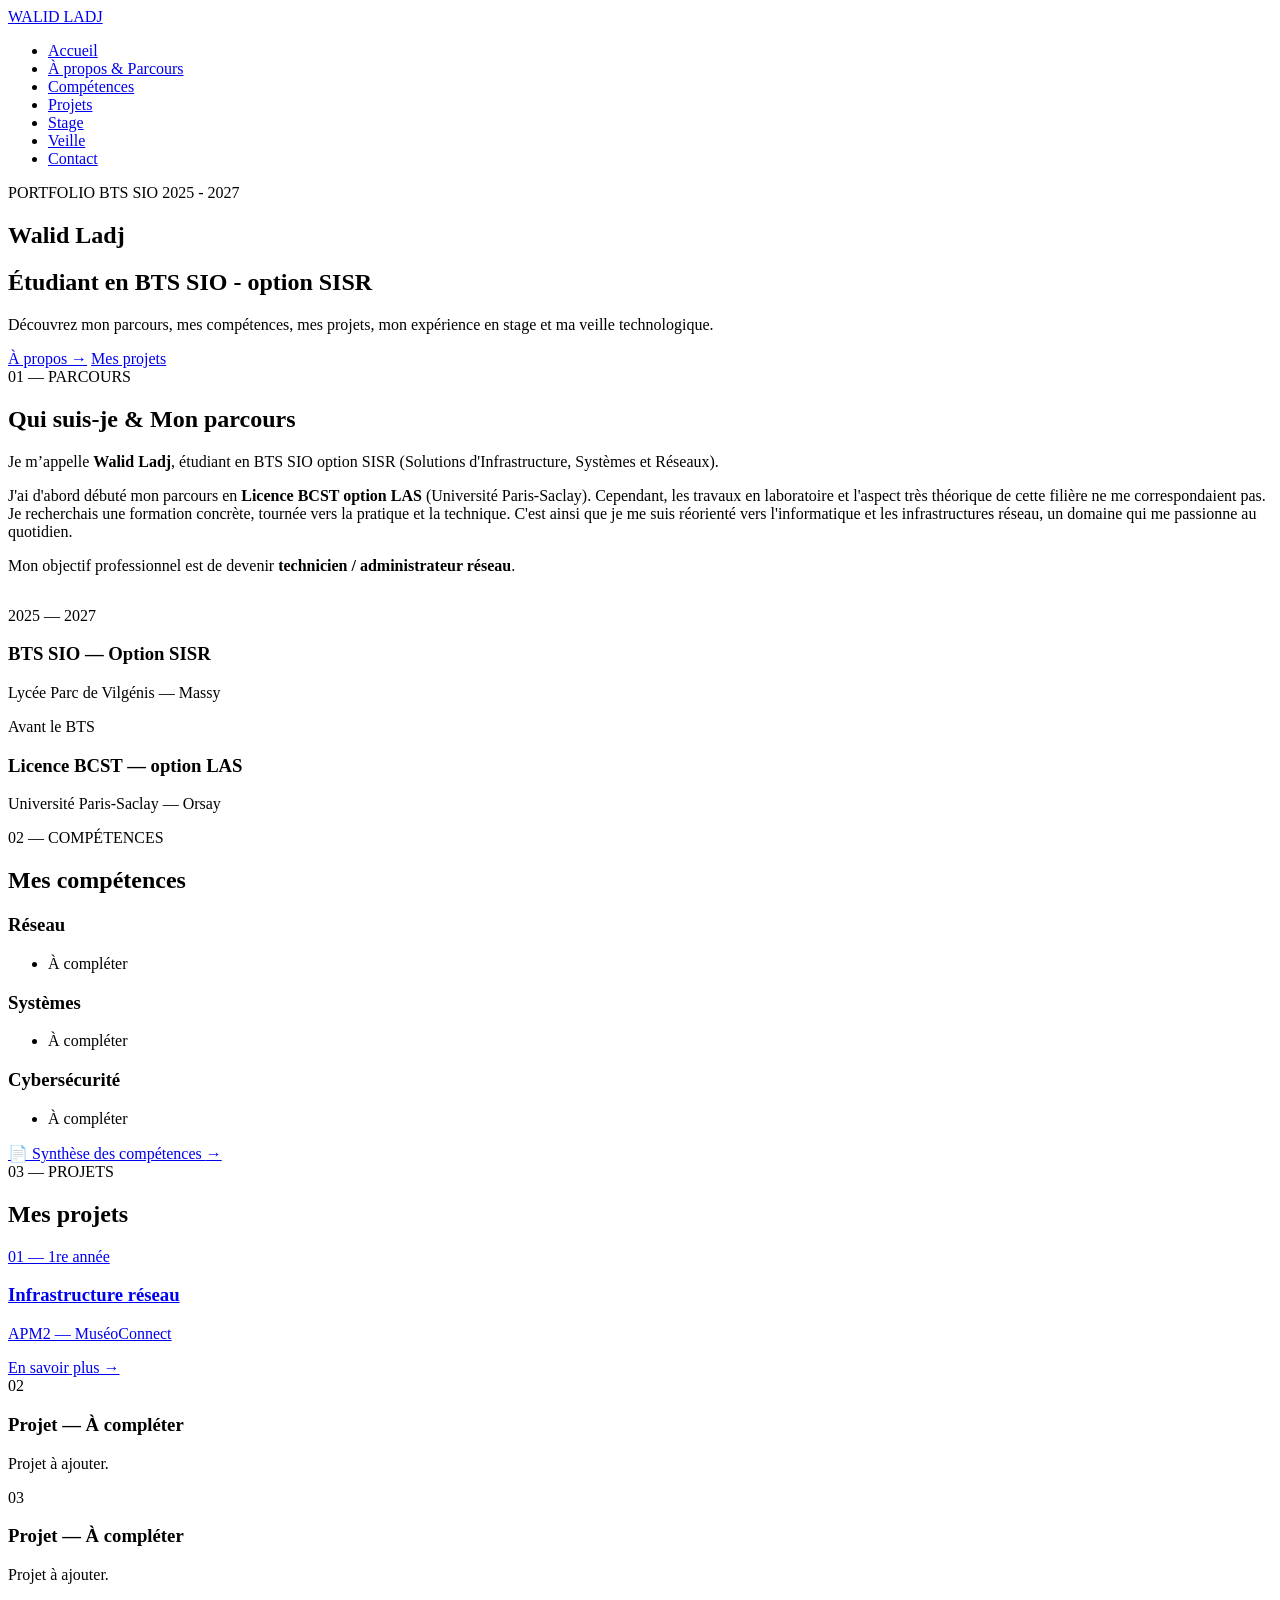
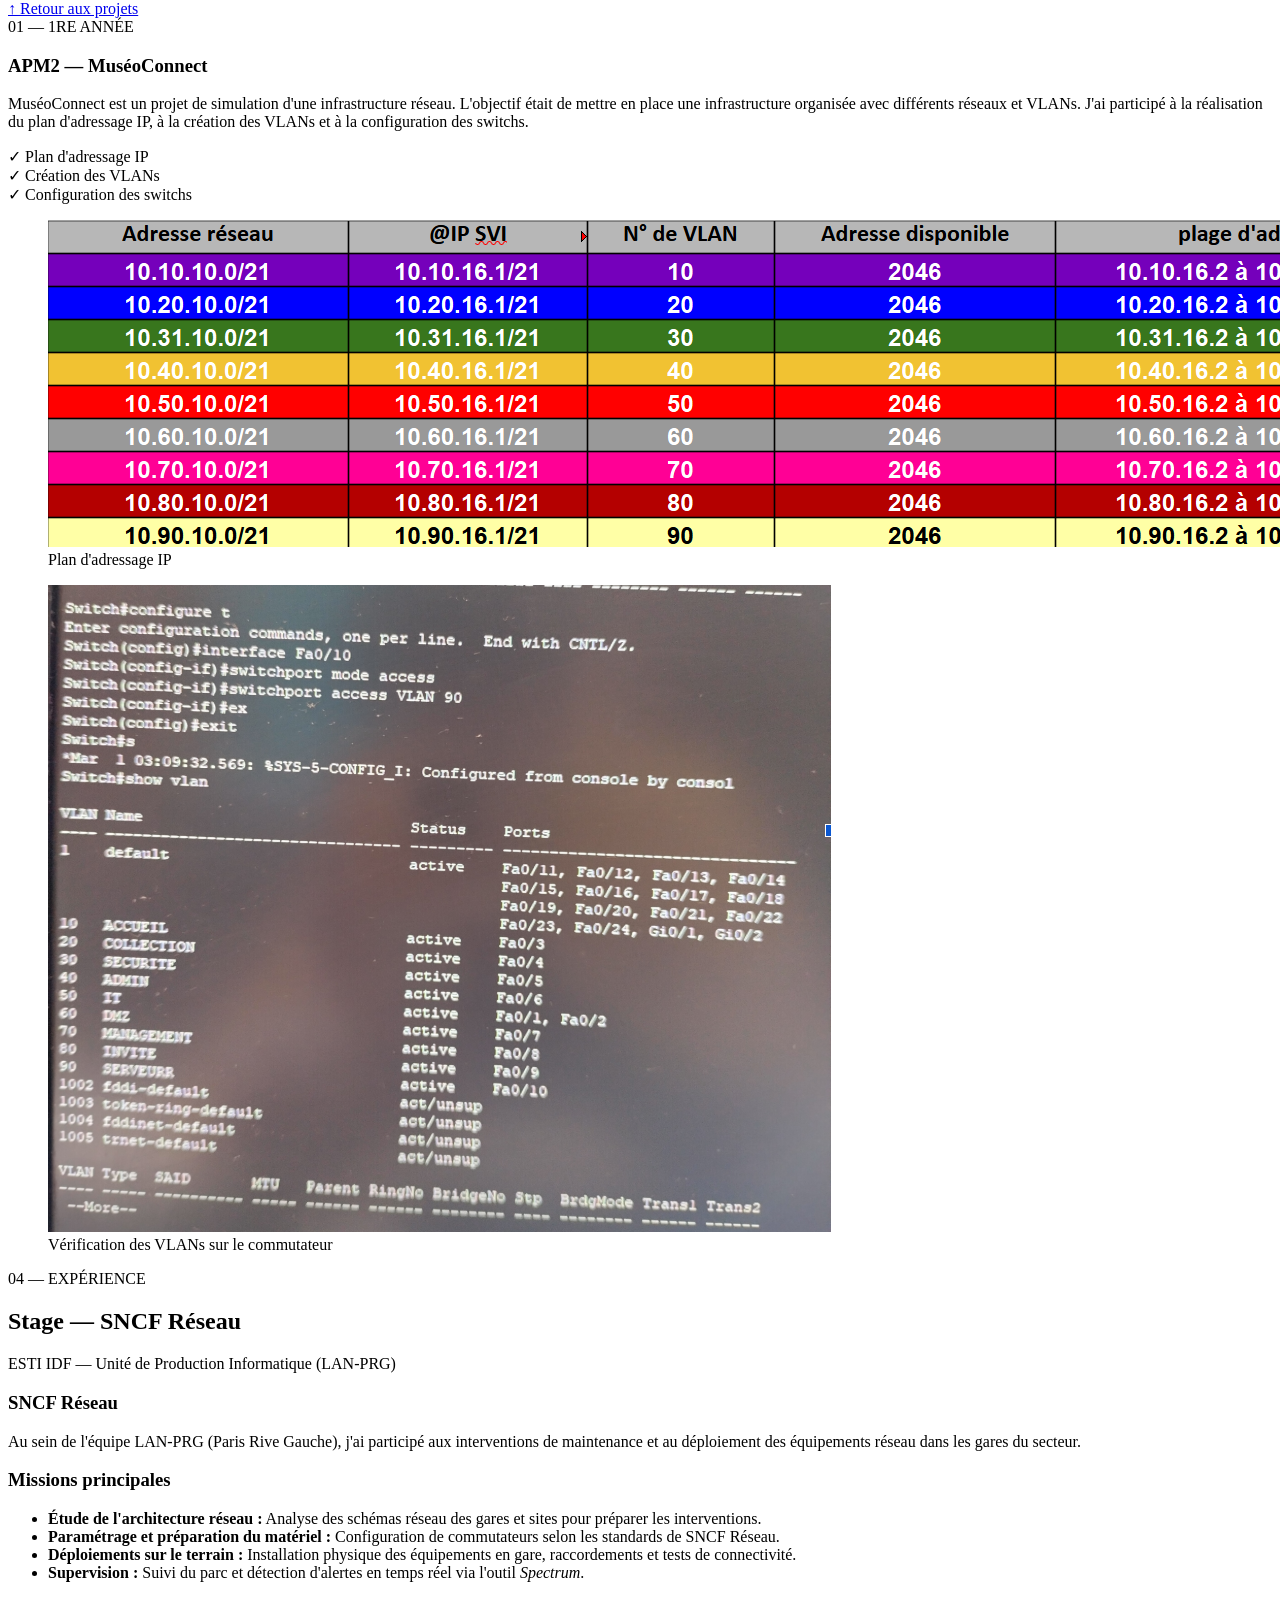
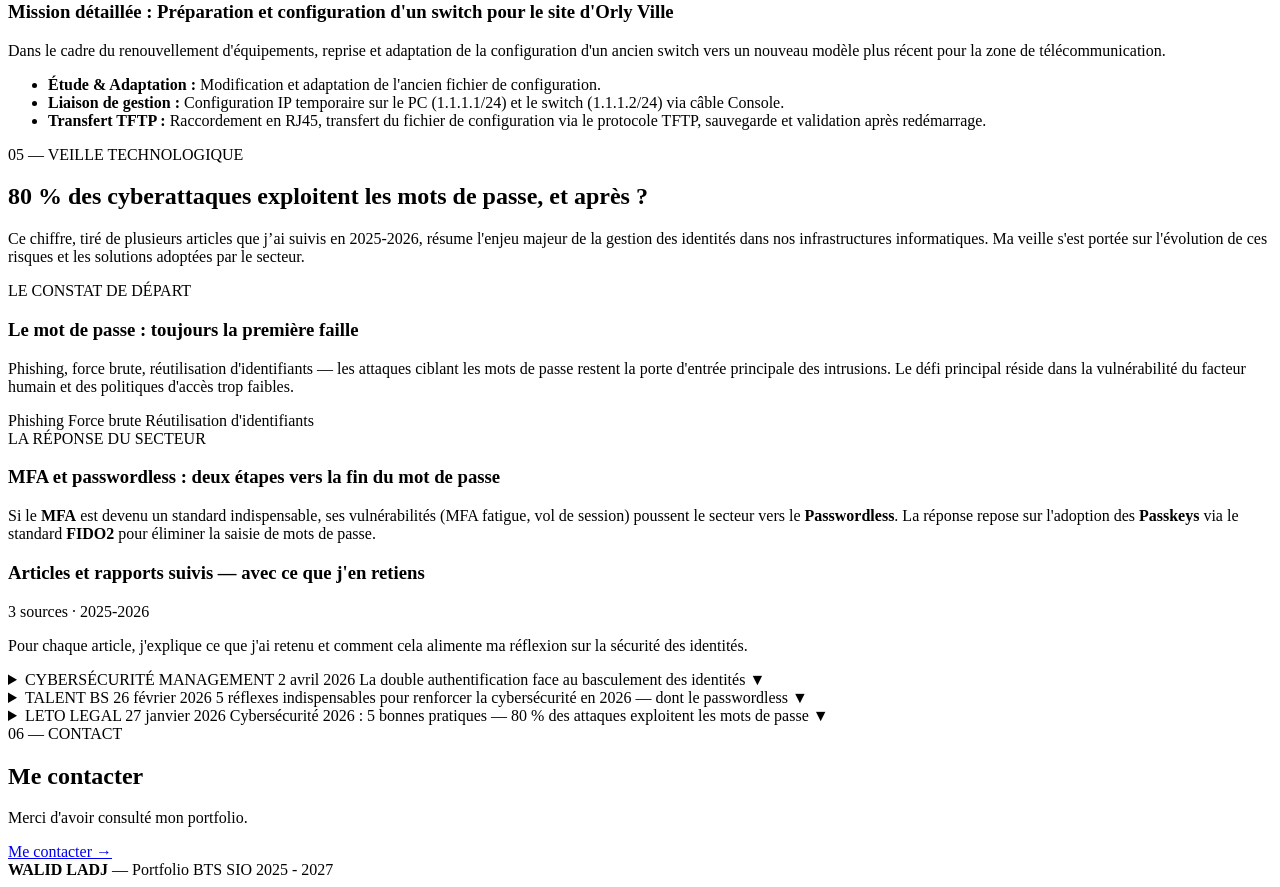
==== commit 5ac21e34: "Update and rename html.html to index.html" ====
--- a/index.html
+++ b/index.html
@@ -4,7 +4,7 @@
     <meta charset="UTF-8">
     <meta name="viewport" content="width=device-width, initial-scale=1.0">
     <title>Portfolio BTS SIO 2025 - 2027 — Walid Ladj</title>
-    <link rel="stylesheet" href="css.css">
+    <link rel="stylesheet" href="style.css">
 </head>
 <body>
 
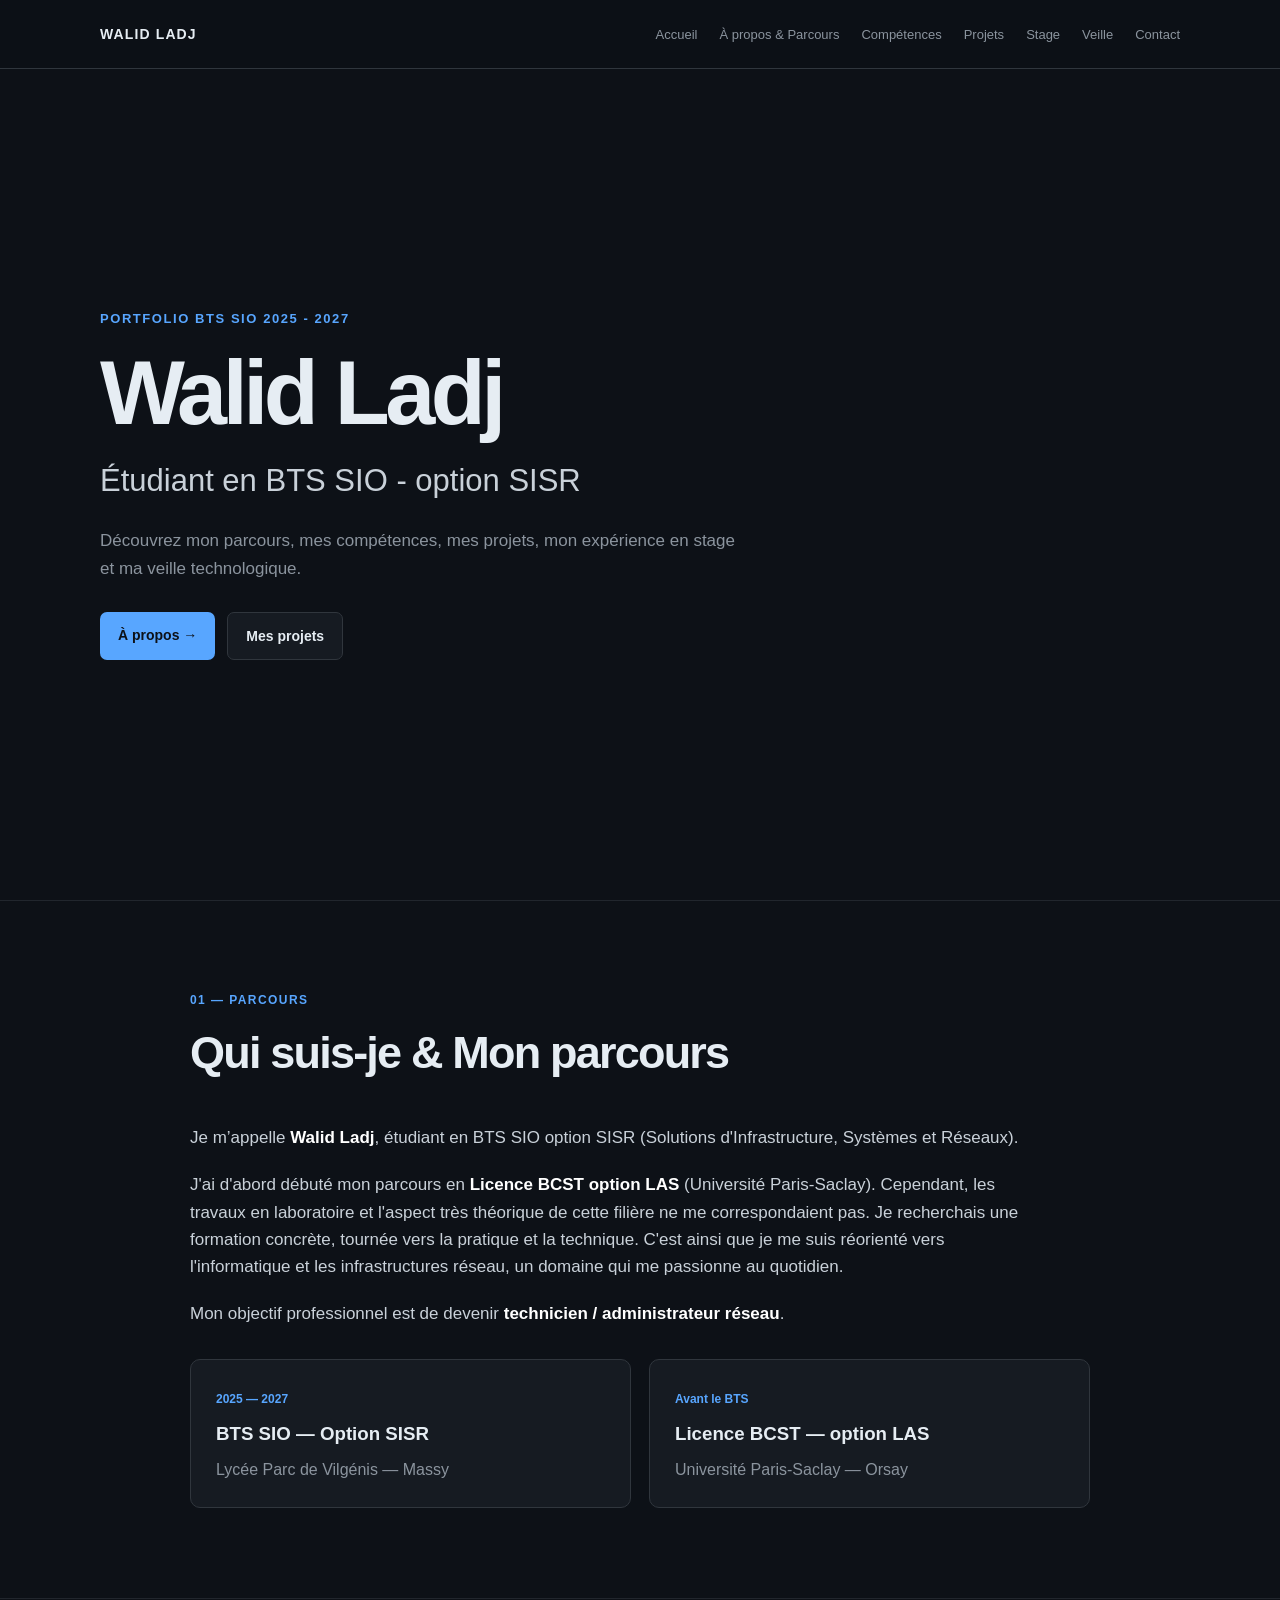
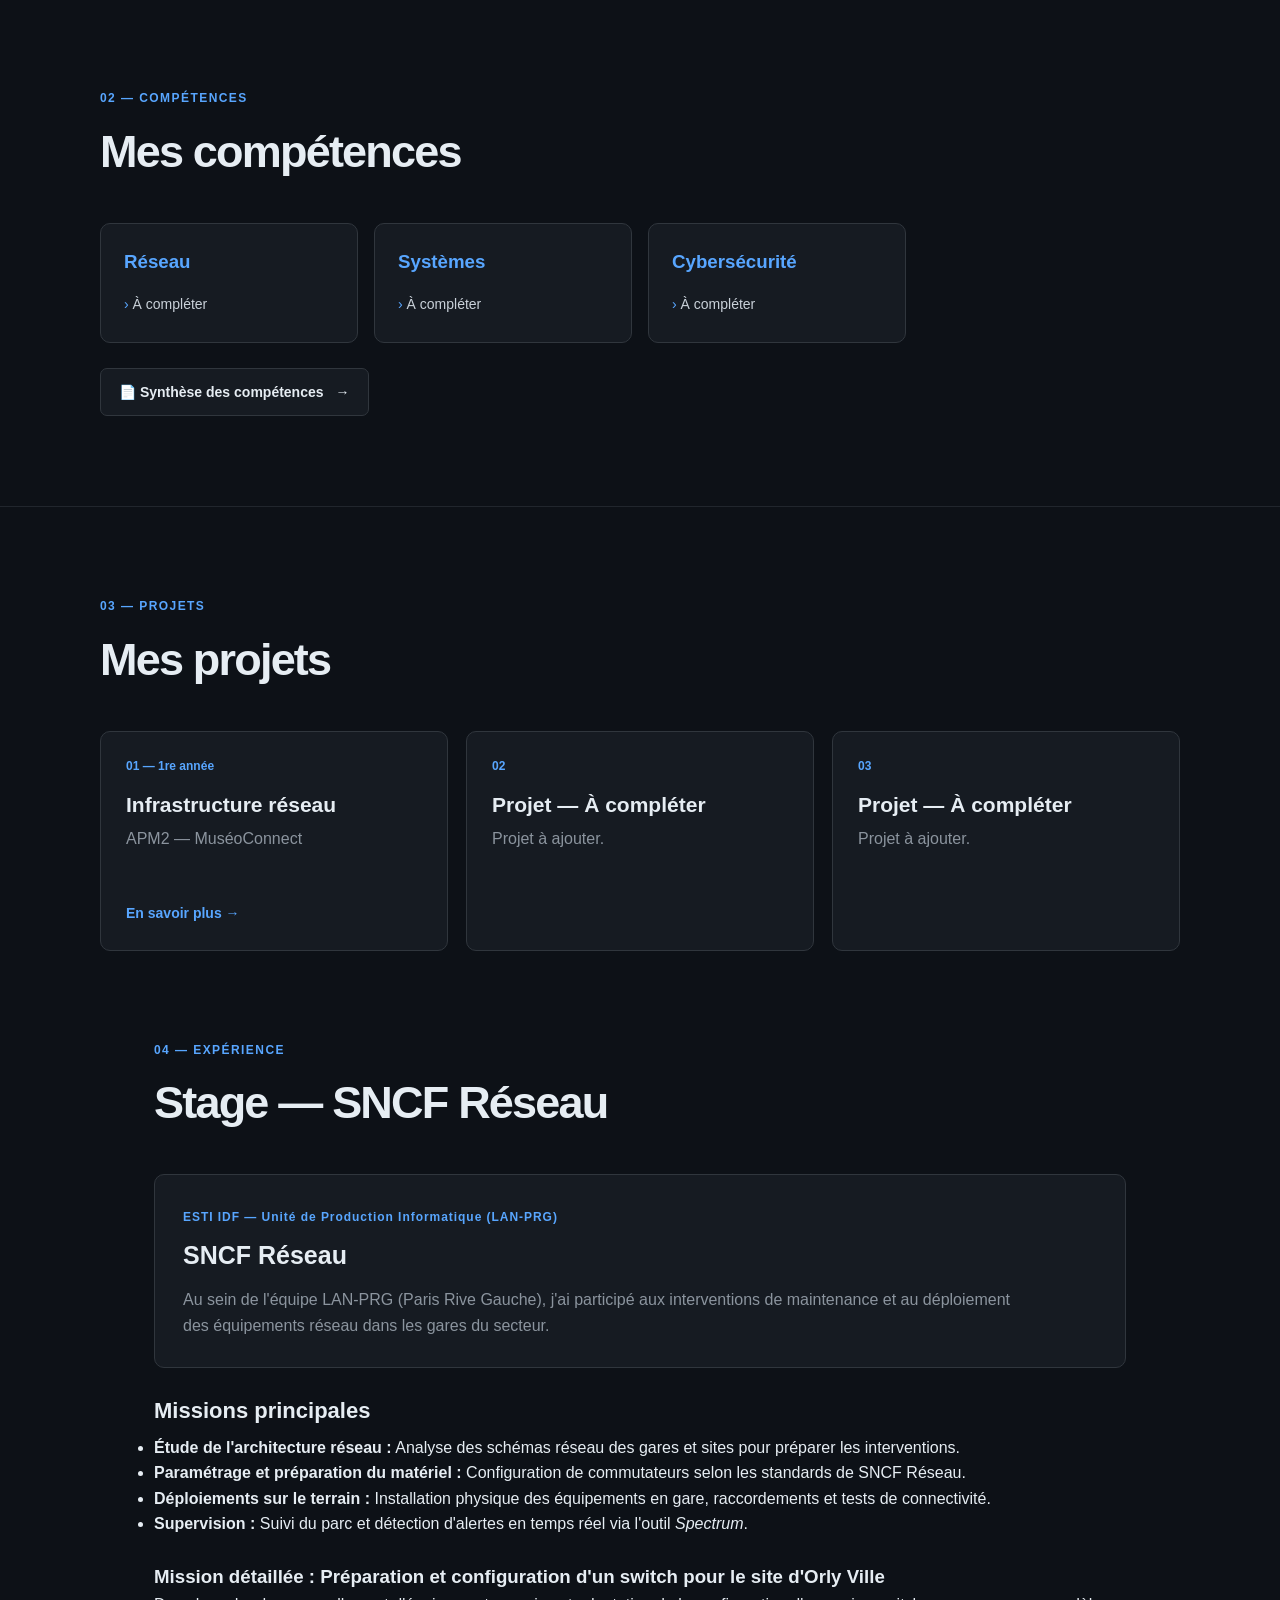
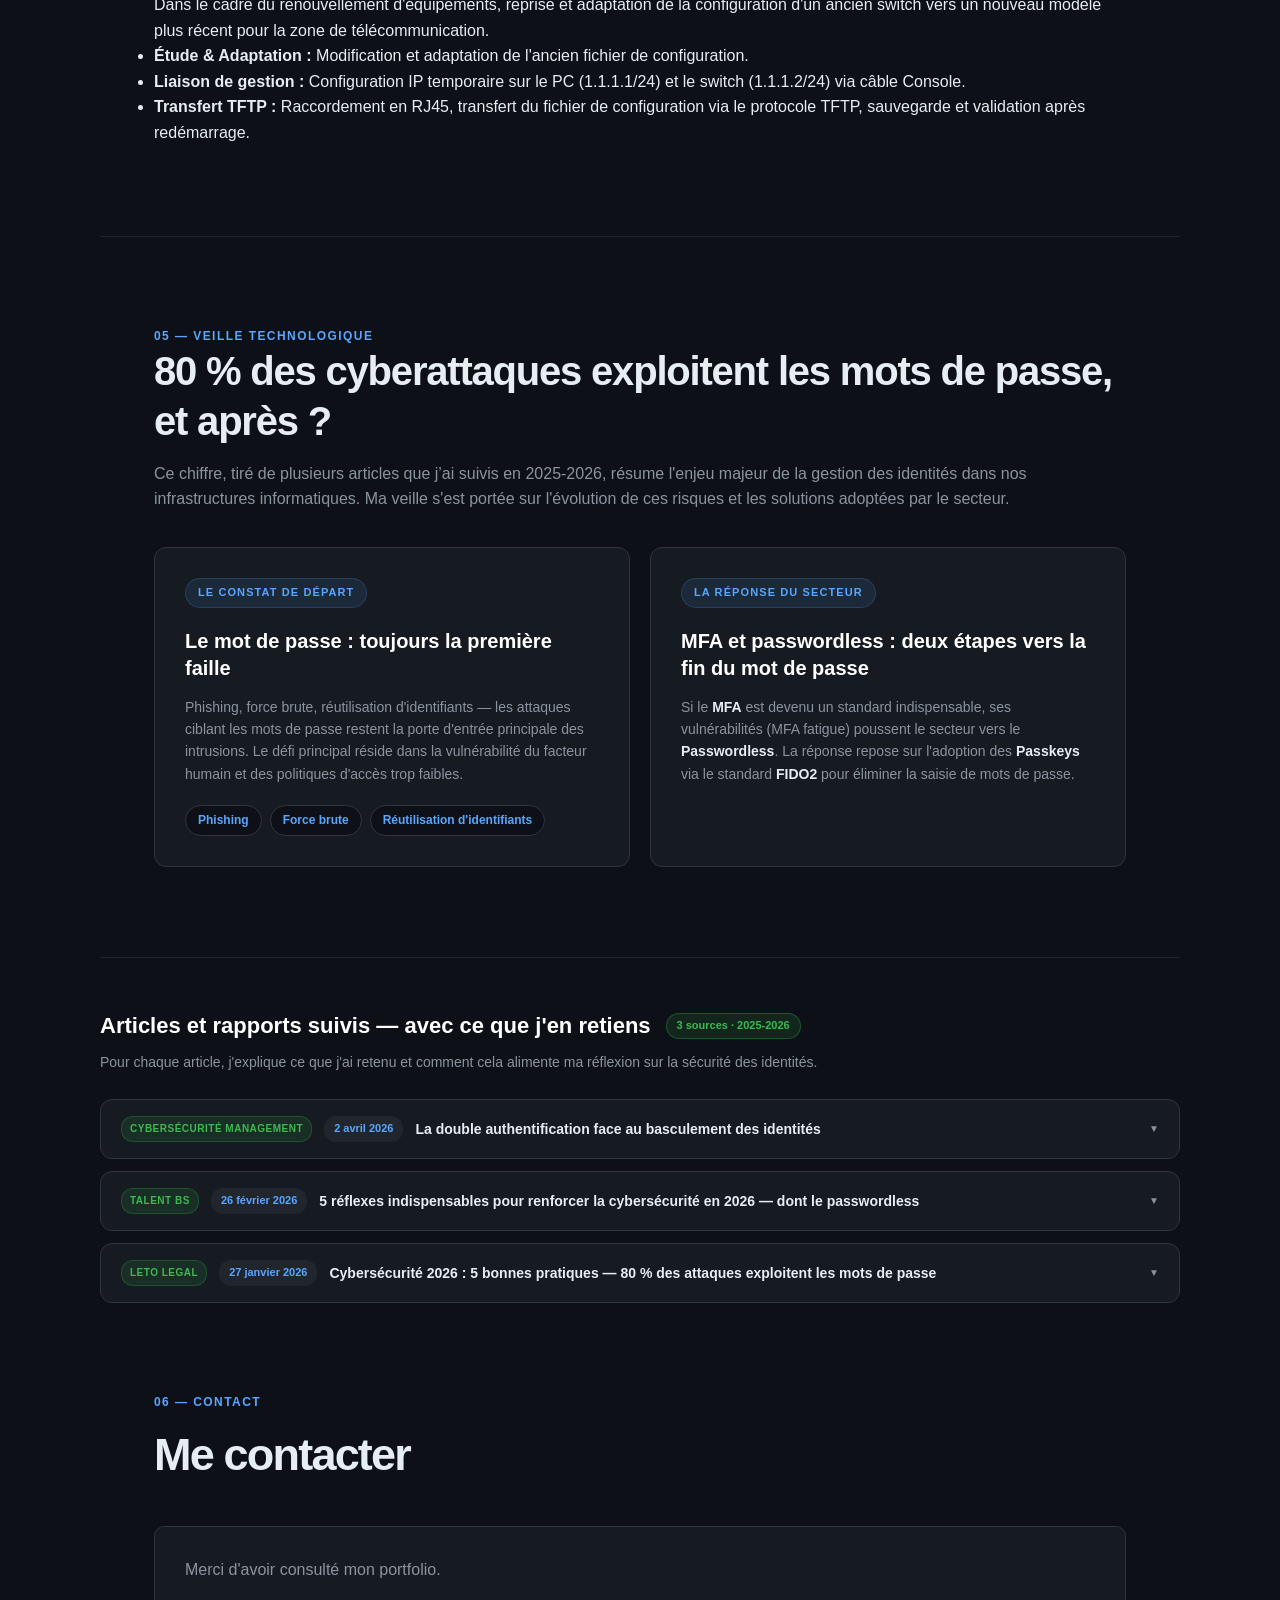
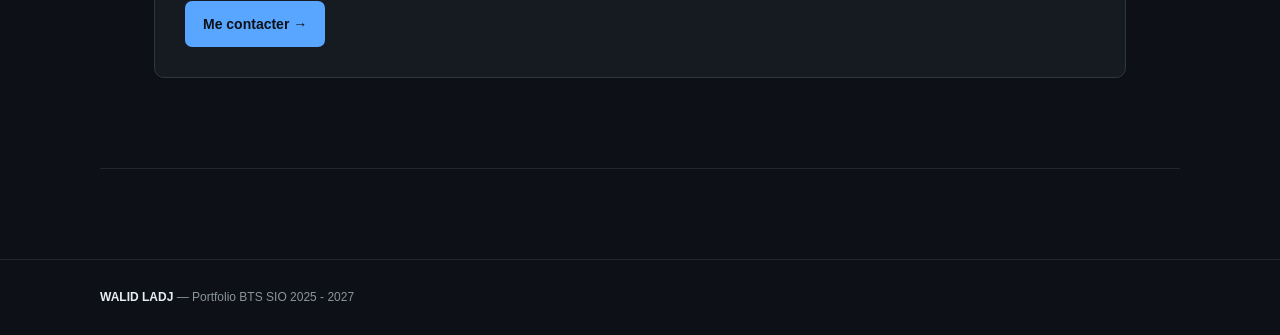
==== commit 7634c2be: "Update index.html" ====
--- a/index.html
+++ b/index.html
@@ -259,7 +259,7 @@
                 <span class="veille-badge">LA RÉPONSE DU SECTEUR</span>
                 <h3>MFA et passwordless : deux étapes vers la fin du mot de passe</h3>
                 <p>
-Si le <strong>MFA</strong> est devenu un standard indispensable, ses vulnérabilités (MFA fatigue, vol de session) poussent le secteur vers le <strong>Passwordless</strong>. La réponse repose sur l'adoption des <strong>Passkeys</strong> via le standard <strong>FIDO2</strong> pour éliminer la saisie de mots de passe.                </p>
+Si le <strong>MFA</strong> est devenu un standard indispensable, ses vulnérabilités (MFA fatigue) poussent le secteur vers le <strong>Passwordless</strong>. La réponse repose sur l'adoption des <strong>Passkeys</strong> via le standard <strong>FIDO2</strong> pour éliminer la saisie de mots de passe.                </p>
             </div>
         </div>
     </div>
--- a/style.css
+++ b/style.css
@@ -0,0 +1,1137 @@
+* {
+    margin: 0;
+    padding: 0;
+    box-sizing: border-box;
+}
+
+html {
+    scroll-behavior: smooth;
+}
+
+body {
+    font-family: Arial, Helvetica, sans-serif;
+    background: #0d1117;
+    color: #e6edf3;
+    line-height: 1.6;
+}
+
+a {
+    text-decoration: none;
+    color: inherit;
+}
+
+.container {
+    width: min(1080px, 90%);
+    margin: auto;
+}
+
+.narrow {
+    max-width: 900px;
+}
+
+
+/* =========================
+   NAVIGATION
+========================= */
+
+.navbar {
+    position: sticky;
+    top: 0;
+    z-index: 1000;
+
+    background: rgba(13, 17, 23, 0.96);
+
+    border-bottom: 1px solid #30363d;
+
+    backdrop-filter: blur(8px);
+}
+
+.navbar .container {
+    min-height: 68px;
+
+    display: flex;
+    align-items: center;
+    justify-content: space-between;
+
+    gap: 30px;
+}
+
+.logo {
+    color: #e6edf3;
+
+    font-size: 14px;
+    font-weight: 800;
+
+    letter-spacing: 0.08em;
+}
+
+.nav-links {
+    display: flex;
+
+    list-style: none;
+
+    gap: 22px;
+
+    flex-wrap: wrap;
+
+    justify-content: flex-end;
+}
+
+.nav-links a {
+    color: #8b949e;
+
+    font-size: 13px;
+
+    transition: 0.2s;
+}
+
+.nav-links a:hover {
+    color: #58a6ff;
+}
+
+
+/* =========================
+   ACCUEIL
+========================= */
+
+.hero {
+    min-height: calc(100vh - 68px);
+
+    display: flex;
+    align-items: center;
+
+    border-bottom: 1px solid #21262d;
+}
+
+.hero-content {
+    padding: 100px 0;
+}
+
+.hero-label {
+    color: #58a6ff;
+
+    font-size: 13px;
+    font-weight: 800;
+
+    letter-spacing: 0.12em;
+
+    margin-bottom: 18px;
+}
+
+.hero h1 {
+    font-size: clamp(55px, 8vw, 90px);
+
+    line-height: 1;
+
+    letter-spacing: -0.05em;
+
+    margin-bottom: 18px;
+}
+
+.hero h2 {
+    color: #c9d1d9;
+
+    font-size: clamp(22px, 3vw, 31px);
+
+    font-weight: 500;
+
+    margin-bottom: 22px;
+}
+
+.hero p {
+    color: #8b949e;
+
+    max-width: 650px;
+
+    font-size: 17px;
+}
+
+.hero-buttons {
+    display: flex;
+
+    gap: 12px;
+
+    flex-wrap: wrap;
+
+    margin-top: 30px;
+}
+
+.button {
+    display: inline-flex;
+
+    padding: 12px 18px;
+
+    border-radius: 7px;
+
+    background: #58a6ff;
+
+    color: #0d1117;
+
+    font-weight: 700;
+
+    font-size: 14px;
+
+    transition: 0.2s;
+}
+
+.button:hover {
+    transform: translateY(-2px);
+
+    opacity: 0.9;
+}
+
+.button.secondary {
+    background: #161b22;
+
+    border: 1px solid #30363d;
+
+    color: #e6edf3;
+}
+
+.button.secondary:hover {
+    color: #58a6ff;
+
+    border-color: #58a6ff;
+}
+
+
+/* =========================
+   SECTIONS
+========================= */
+
+section {
+    padding: 90px 0;
+
+    border-bottom: 1px solid #21262d;
+}
+
+.section-number {
+    color: #58a6ff;
+
+    font-size: 12px;
+
+    font-weight: 800;
+
+    letter-spacing: 0.12em;
+}
+
+.section-title {
+    font-size: clamp(34px, 5vw, 45px);
+
+    letter-spacing: -0.04em;
+
+    margin: 7px 0 35px;
+}
+
+
+/* =========================
+   QUI SUIS-JE
+========================= */
+
+.about-text {
+    max-width: 850px;
+}
+
+.about-text p {
+    color: #c9d1d9;
+
+    font-size: 17px;
+
+    margin-bottom: 20px;
+}
+
+.about-text strong {
+    color: #ffffff;
+}
+
+
+/* =========================
+   FORMATION
+========================= */
+
+.formation-grid {
+    display: grid;
+
+    grid-template-columns: repeat(2, 1fr);
+
+    gap: 18px;
+}
+
+.formation-card {
+    background: #161b22;
+
+    border: 1px solid #30363d;
+
+    border-radius: 10px;
+
+    padding: 25px;
+}
+
+.formation-card .date {
+    color: #58a6ff;
+
+    font-size: 12px;
+
+    font-weight: 800;
+}
+
+.formation-card h3 {
+    margin: 8px 0;
+}
+
+.formation-card p {
+    color: #8b949e;
+}
+
+
+/* =========================
+   COMPETENCES
+========================= */
+
+.skills-grid {
+    display: grid;
+
+    grid-template-columns: repeat(4, 1fr);
+
+    gap: 16px;
+}
+
+.skill-card {
+    background: #161b22;
+
+    border: 1px solid #30363d;
+
+    border-radius: 10px;
+
+    padding: 23px;
+}
+
+.skill-card h3 {
+    color: #58a6ff;
+
+    margin-bottom: 12px;
+}
+
+.skill-card ul {
+    list-style: none;
+}
+
+.skill-card li {
+    color: #c9d1d9;
+
+    padding: 4px 0;
+
+    font-size: 14px;
+}
+
+.skill-card li::before {
+    content: "› ";
+
+    color: #58a6ff;
+}
+
+.pdf-button {
+    display: inline-flex;
+
+    align-items: center;
+
+    gap: 12px;
+
+    margin-top: 25px;
+
+    padding: 12px 18px;
+
+    background: #161b22;
+
+    border: 1px solid #30363d;
+
+    border-radius: 7px;
+
+    color: #e6edf3;
+
+    font-size: 14px;
+
+    font-weight: 700;
+}
+
+.pdf-button:hover {
+    border-color: #58a6ff;
+
+    color: #58a6ff;
+}
+
+
+/* =========================
+   PROJETS & DETAIL APM2
+========================= */
+
+.projects-grid {
+    display: grid;
+
+    grid-template-columns: repeat(3, 1fr);
+
+    gap: 18px;
+}
+
+.project-card {
+    min-height: 220px;
+
+    padding: 25px;
+
+    background: #161b22;
+
+    border: 1px solid #30363d;
+
+    border-radius: 10px;
+
+    display: flex;
+
+    flex-direction: column;
+
+    justify-content: space-between;
+
+    transition: 0.25s;
+}
+
+.project-card:hover {
+    transform: translateY(-4px);
+
+    border-color: #58a6ff;
+}
+
+.project-number {
+    color: #58a6ff;
+
+    font-size: 12px;
+
+    font-weight: 800;
+}
+
+.project-card h3 {
+    font-size: 21px;
+
+    margin: 12px 0 5px;
+}
+
+.project-card p {
+    color: #8b949e;
+}
+
+.project-card > span {
+    color: #58a6ff;
+
+    font-size: 14px;
+
+    font-weight: 700;
+}
+
+.project-detail {
+    display: none;
+
+    margin-top: 25px;
+
+    padding: 30px;
+
+    background: #161b22;
+
+    border: 1px solid #30363d;
+
+    border-radius: 10px;
+}
+
+.project-detail:target {
+    display: block;
+}
+
+.back-project {
+    color: #58a6ff;
+
+    font-size: 13px;
+
+    font-weight: 700;
+
+    display: inline-block;
+
+    margin-bottom: 25px;
+}
+
+.project-detail h3 {
+    font-size: 32px;
+
+    margin: 8px 0 15px;
+}
+
+.project-description {
+    color: #c9d1d9;
+
+    max-width: 850px;
+
+    margin-bottom: 25px;
+}
+
+.project-missions {
+    display: grid;
+
+    grid-template-columns: repeat(3, 1fr);
+
+    gap: 10px;
+
+    margin-bottom: 25px;
+}
+
+.project-missions div {
+    padding: 13px;
+
+    border: 1px solid #30363d;
+
+    border-radius: 7px;
+
+    color: #c9d1d9;
+
+    font-size: 14px;
+}
+
+/* Modification : Affichage des images UNE PAR UNE (en colonne) */
+.project-images-single {
+    display: flex;
+
+    flex-direction: column;
+
+    gap: 30px;
+
+    margin-top: 25px;
+}
+
+.single-image-box {
+    width: 100%;
+
+    margin: 0;
+
+    padding: 15px;
+
+    background: #0d1117;
+
+    border: 1px solid #30363d;
+
+    border-radius: 8px;
+
+    text-align: center;
+}
+
+.single-image-box img {
+    width: 100%;
+
+    height: auto;
+
+    display: block;
+
+    border-radius: 5px;
+}
+
+.single-image-box figcaption {
+    color: #8b949e;
+
+    font-size: 14px;
+
+    margin-top: 12px;
+
+    font-weight: 600;
+}
+
+
+/* =========================
+   STAGE
+========================= */
+
+.stage-company {
+    padding: 28px;
+
+    background: #161b22;
+
+    border: 1px solid #30363d;
+
+    border-radius: 10px;
+
+    margin-bottom: 18px;
+}
+
+.stage-date {
+    color: #58a6ff;
+
+    font-size: 12px;
+
+    font-weight: 800;
+
+    letter-spacing: 0.08em;
+}
+
+.stage-company h3 {
+    font-size: 25px;
+
+    margin: 7px 0 12px;
+}
+
+.stage-company p {
+    color: #8b949e;
+
+    max-width: 850px;
+}
+
+.stage-introduction {
+    margin: 25px 0;
+}
+
+.stage-introduction h3 {
+    font-size: 22px;
+
+    margin-bottom: 7px;
+}
+
+.stage-introduction p {
+    color: #8b949e;
+}
+
+.stage-grid {
+    display: grid;
+
+    grid-template-columns: repeat(2, 1fr);
+
+    gap: 15px;
+}
+
+.stage-card {
+    padding: 22px;
+
+    background: #161b22;
+
+    border: 1px solid #30363d;
+
+    border-radius: 9px;
+}
+
+.stage-card h3 {
+    margin-bottom: 7px;
+}
+
+.stage-card p {
+    color: #8b949e;
+
+    font-size: 14px;
+}
+
+.simulation {
+    margin-top: 20px;
+
+    padding: 25px;
+
+    background: #161b22;
+
+    border: 1px solid #30363d;
+
+    border-radius: 10px;
+}
+
+.simulation h3 {
+    font-size: 25px;
+
+    margin: 5px 0;
+}
+
+.simulation p {
+    color: #8b949e;
+
+    max-width: 850px;
+}
+
+.simulation a {
+    display: inline-block;
+
+    margin-top: 15px;
+
+    color: #58a6ff;
+
+    font-weight: 700;
+}
+
+
+/* =========================
+   VEILLE
+========================= */
+
+.problem {
+    padding: 23px 25px;
+
+    background: #161b22;
+
+    border: 1px solid #30363d;
+
+    border-radius: 10px;
+
+    margin-bottom: 18px;
+}
+
+.problem span {
+    color: #58a6ff;
+
+    font-size: 11px;
+
+    font-weight: 800;
+
+    letter-spacing: 0.12em;
+}
+
+.problem p {
+    font-size: 20px;
+
+    font-weight: 600;
+
+    margin-top: 6px;
+}
+
+.veille-block {
+    display: grid;
+
+    grid-template-columns: 70px 1fr;
+
+    gap: 20px;
+
+    padding: 30px;
+
+    background: #161b22;
+
+    border: 1px solid #30363d;
+
+    border-radius: 10px;
+
+    margin-top: 18px;
+}
+
+.veille-number {
+    color: #58a6ff;
+
+    font-size: 25px;
+
+    font-weight: 800;
+}
+
+.veille-label {
+    color: #58a6ff;
+
+    font-size: 11px;
+
+    font-weight: 800;
+
+    letter-spacing: 0.12em;
+}
+
+.veille-block h3 {
+    font-size: 25px;
+
+    margin: 5px 0 12px;
+}
+
+.veille-block > div > p {
+    color: #c9d1d9;
+
+    max-width: 850px;
+}
+
+.source {
+    margin-top: 20px;
+
+    padding: 18px;
+
+    background: #0d1117;
+
+    border-left: 3px solid #58a6ff;
+}
+
+.source strong {
+    display: block;
+
+    margin-bottom: 6px;
+}
+
+.source p {
+    color: #8b949e;
+
+    font-size: 14px;
+}
+
+.source a {
+    display: inline-block;
+
+    margin-top: 8px;
+
+    color: #58a6ff;
+
+    font-size: 13px;
+
+    font-weight: 700;
+}
+
+.solutions-grid {
+    display: grid;
+
+    grid-template-columns: repeat(3, 1fr);
+
+    gap: 12px;
+
+    margin-top: 20px;
+}
+
+.solutions-grid div {
+    padding: 17px;
+
+    background: #0d1117;
+
+    border: 1px solid #30363d;
+
+    border-radius: 8px;
+}
+
+.solutions-grid strong {
+    display: block;
+
+    color: #58a6ff;
+
+    margin-bottom: 5px;
+}
+
+.solutions-grid span {
+    color: #8b949e;
+
+    font-size: 13px;
+}
+
+
+/* =========================
+   CONTACT
+========================= */
+
+.contact-box {
+    padding: 30px;
+
+    background: #161b22;
+
+    border: 1px solid #30363d;
+
+    border-radius: 10px;
+}
+
+.contact-box p {
+    color: #8b949e;
+
+    margin-bottom: 18px;
+}
+
+
+/* =========================
+   FOOTER
+========================= */
+
+footer {
+    padding: 28px 0;
+
+    color: #8b949e;
+
+    font-size: 12px;
+}
+
+footer strong {
+    color: #e6edf3;
+}
+
+
+/* =========================
+   RESPONSIVE
+========================= */
+
+@media (max-width: 900px) {
+
+    .navbar .container {
+        flex-direction: column;
+
+        padding: 14px 0;
+    }
+
+    .skills-grid {
+        grid-template-columns: repeat(2, 1fr);
+    }
+
+    .projects-grid {
+        grid-template-columns: 1fr;
+    }
+
+    .stage-grid {
+        grid-template-columns: 1fr;
+    }
+
+    .solutions-grid,
+    .project-missions {
+        grid-template-columns: 1fr;
+    }
+
+}
+
+@media (max-width: 600px) {
+
+    .skills-grid,
+    .formation-grid {
+        grid-template-columns: 1fr;
+    }
+
+    .veille-block {
+        grid-template-columns: 1fr;
+    }
+
+    .hero h1 {
+        font-size: 55px;
+    }
+
+    .nav-links {
+        justify-content: center;
+
+        gap: 11px;
+    }
+
+}
+/* =========================
+   VEILLE (STYLE BRAUN)
+========================= */
+
+.veille-hero-title {
+    font-size: clamp(28px, 4vw, 40px);
+    font-weight: 800;
+    line-height: 1.25;
+    letter-spacing: -0.03em;
+    margin-bottom: 15px;
+    color: #e6edf3;
+}
+
+.veille-hero-desc {
+    color: #8b949e;
+    font-size: 16px;
+    max-width: 900px;
+    margin-bottom: 35px;
+    line-height: 1.6;
+}
+
+.veille-cards-container {
+    display: grid;
+    grid-template-columns: repeat(2, 1fr);
+    gap: 20px;
+}
+
+.veille-card {
+    background: #161b22;
+    border: 1px solid #30363d;
+    border-radius: 12px;
+    padding: 30px;
+    display: flex;
+    flex-direction: column;
+}
+
+.veille-badge {
+    align-self: flex-start;
+    background: rgba(88, 166, 255, 0.1);
+    border: 1px solid rgba(88, 166, 255, 0.2);
+    color: #58a6ff;
+    font-size: 11px;
+    font-weight: 800;
+    letter-spacing: 0.1em;
+    padding: 5px 12px;
+    border-radius: 20px;
+    margin-bottom: 20px;
+}
+
+.veille-card h3 {
+    font-size: 20px;
+    font-weight: 700;
+    color: #ffffff;
+    margin-bottom: 14px;
+    line-height: 1.35;
+}
+
+.veille-card p {
+    color: #8b949e;
+    font-size: 14px;
+    line-height: 1.6;
+    margin-bottom: 20px;
+}
+
+.veille-card p strong {
+    color: #e6edf3;
+}
+
+.veille-tags {
+    display: flex;
+    flex-wrap: wrap;
+    gap: 8px;
+    margin-top: auto;
+}
+
+.tag {
+    background: #0d1117;
+    border: 1px solid #30363d;
+    color: #58a6ff;
+    font-size: 12px;
+    font-weight: 600;
+    padding: 5px 12px;
+    border-radius: 20px;
+}
+
+/* Ajustement pour le Responsive */
+@media (max-width: 900px) {
+    .veille-cards-container {
+        grid-template-columns: 1fr;
+    }
+}
+
+/* =========================
+   LISTE ARTICLES ACCORDEON
+========================= */
+
+.articles-section {
+    margin-top: 50px;
+}
+
+.articles-header {
+    display: flex;
+    align-items: center;
+    gap: 15px;
+    margin-bottom: 8px;
+    flex-wrap: wrap;
+}
+
+.articles-header h3 {
+    font-size: 22px;
+    font-weight: 700;
+    color: #ffffff;
+}
+
+.sources-count {
+    background: rgba(46, 160, 67, 0.15);
+    border: 1px solid rgba(46, 160, 67, 0.4);
+    color: #3fb950;
+    font-size: 11px;
+    font-weight: 800;
+    padding: 3px 10px;
+    border-radius: 20px;
+}
+
+.articles-sub {
+    color: #8b949e;
+    font-size: 14px;
+    margin-bottom: 25px;
+}
+
+.articles-list {
+    display: flex;
+    flex-direction: column;
+    gap: 12px;
+}
+
+.article-item {
+    background: #161b22;
+    border: 1px solid #30363d;
+    border-radius: 12px;
+    overflow: hidden;
+    transition: border-color 0.2s;
+}
+
+.article-item:hover {
+    border-color: #58a6ff;
+}
+
+.article-summary {
+    display: flex;
+    align-items: center;
+    gap: 12px;
+    padding: 16px 20px;
+    cursor: pointer;
+    list-style: none;
+    user-select: none;
+}
+
+.article-summary::-webkit-details-marker {
+    display: none;
+}
+
+.badge-source {
+    font-size: 10px;
+    font-weight: 800;
+    letter-spacing: 0.05em;
+    padding: 4px 8px;
+    border-radius: 12px;
+    text-transform: uppercase;
+    white-space: nowrap;
+}
+
+.badge-source.green {
+    background: rgba(46, 160, 67, 0.15);
+    color: #3fb950;
+    border: 1px solid rgba(46, 160, 67, 0.3);
+}
+
+.badge-date {
+    background: #21262d;
+    color: #58a6ff;
+    font-size: 11px;
+    font-weight: 700;
+    padding: 4px 10px;
+    border-radius: 12px;
+    white-space: nowrap;
+}
+
+.article-title {
+    color: #e6edf3;
+    font-size: 14px;
+    font-weight: 700;
+    flex-grow: 1;
+}
+
+.chevron {
+    color: #8b949e;
+    font-size: 10px;
+    transition: transform 0.2s;
+}
+
+.article-item[open] .chevron {
+    transform: rotate(180deg);
+}
+
+.article-content {
+    padding: 0 20px 18px 20px;
+    border-top: 1px solid #21262d;
+    margin-top: 5px;
+    padding-top: 12px;
+}
+
+.article-content p {
+    color: #8b949e;
+    font-size: 13px;
+    line-height: 1.5;
+    margin-bottom: 10px;
+}
+
+.article-content a {
+    color: #58a6ff;
+    font-size: 12px;
+    font-weight: 700;
+}
+
+.article-content a:hover {
+    text-decoration: underline;
+}
+
+/* Responsive portable */
+@media (max-width: 768px) {
+    .article-summary {
+        flex-wrap: wrap;
+    }
+    .article-title {
+        width: 100%;
+        margin-top: 5px;
+    }
+}
